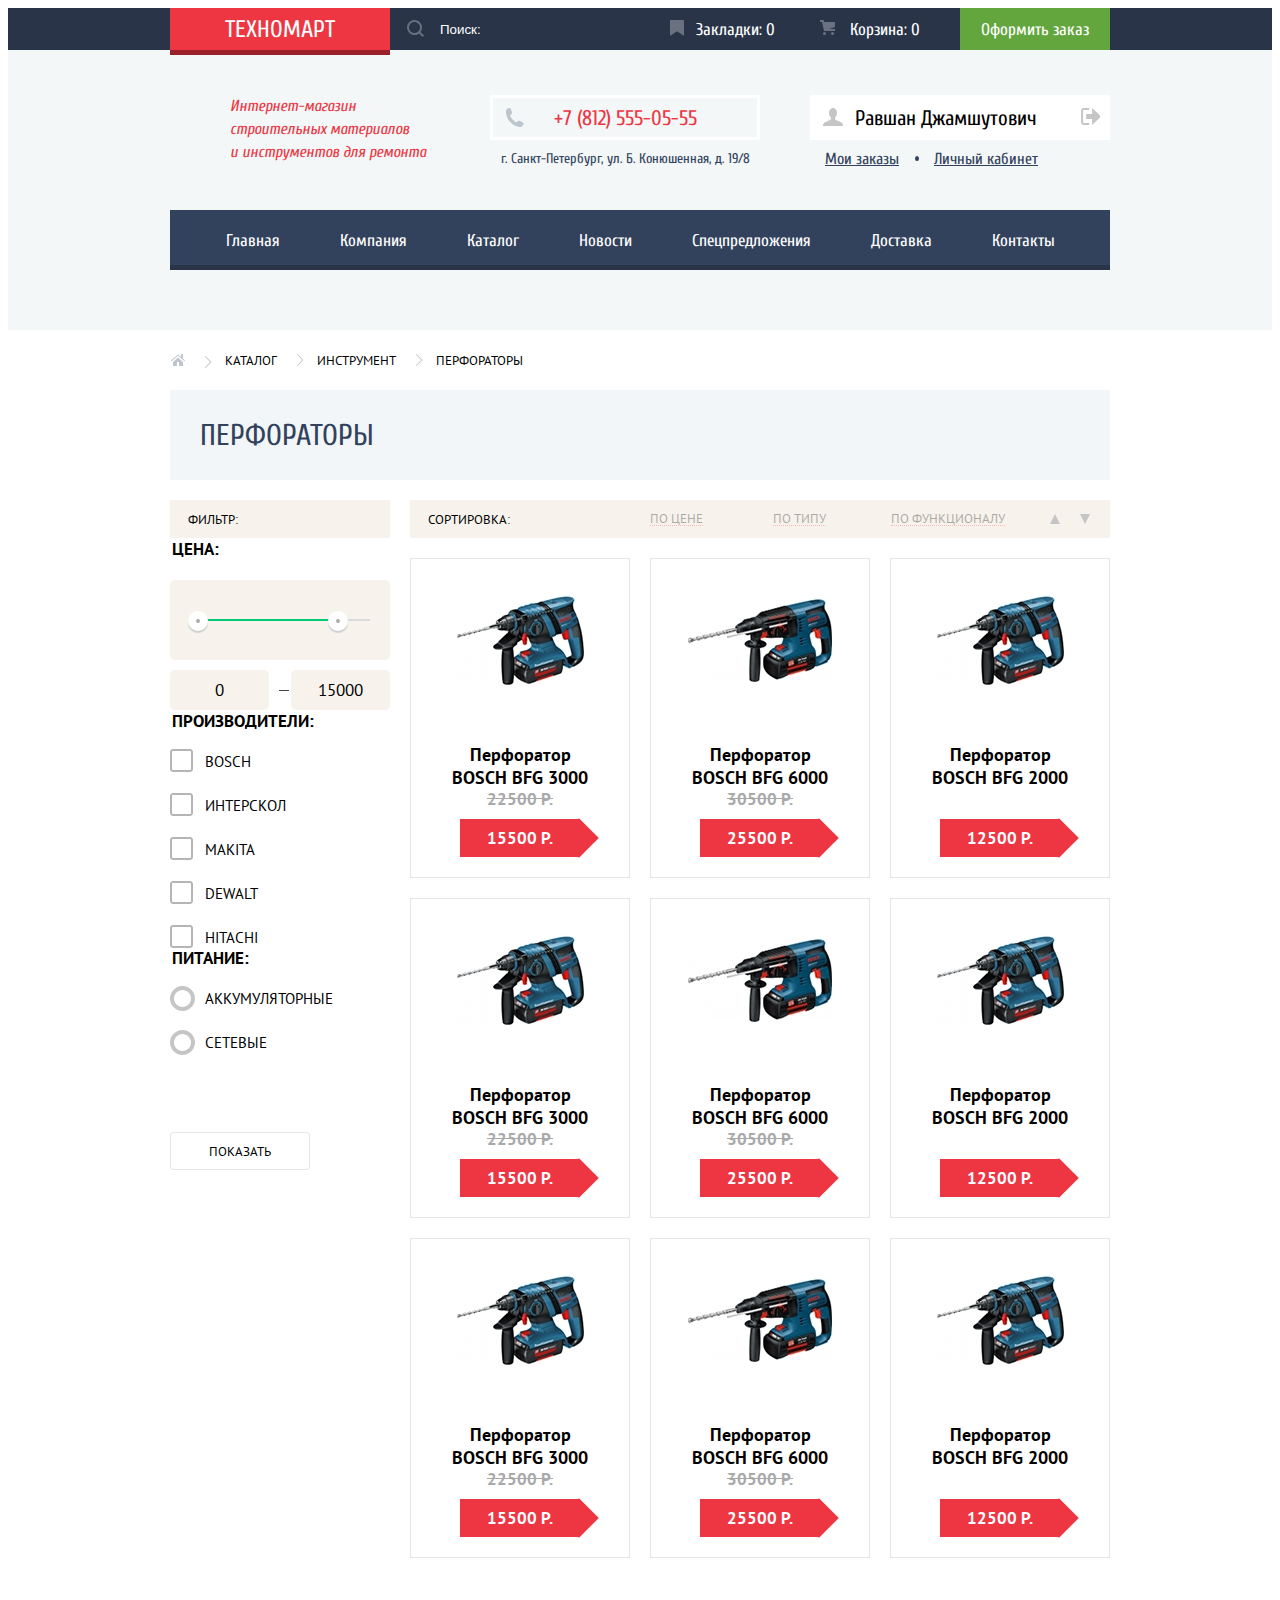
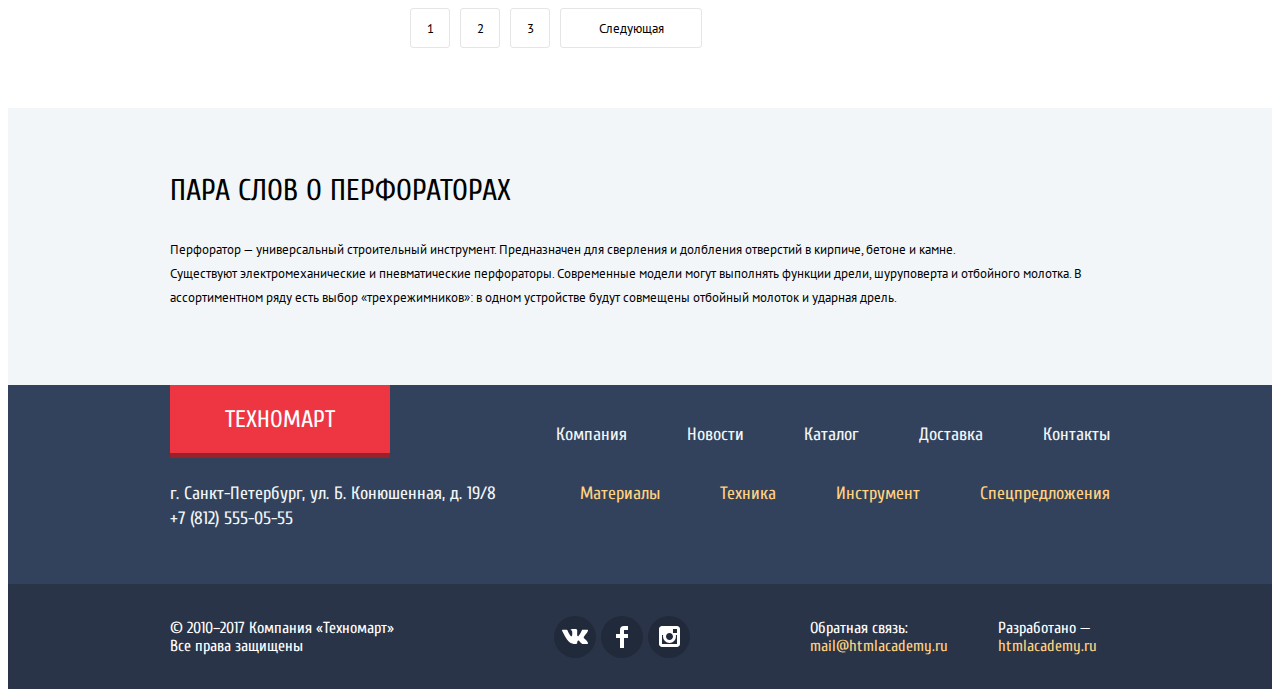
==== catalog.html @ e7893f8e "Разметка полей форм" ====
<!DOCTYPE html>
<html lang="ru">
<head>
	<meta charset="UTF-8">
    <title>HTML Academy: Техномарт</title>
    <link rel="stylesheet" type="text/css" href="css/normalize.css">
    <link rel="stylesheet" type="text/css" href="css/style.css">
   	<link href="https://fonts.googleapis.com/css?family=Cuprum:400,400i,700|PT+Sans:400,700&amp;subset=cyrillic" rel="stylesheet">   
</head>
<body>
	<header class="main_header">
		<div class="top_header">
			<div class="wrapper">
				<a href="index.html" class="logo">Техномарт</a>
				<form class="search">
					<label for="search_field" class="visually_hidden"> Поиск:</label>
					<input type="search" id="search_field" class="search_field" placeholder="Поиск:">
				</form>
				<a href="" class="bookmark">Закладки: 0</a>
				<a href="" class="basket">Корзина: 0</a>
				<a href="" class="ordering">Оформить заказ</a>
			</div>
		</div>
		<div class="main_header_main">
			<div class="wrapper">
				<div class="main_header_about_market">
					<p>Интернет-магазин строительных материалов<br> и инструментов для ремонта</p>
				</div>
				<div class="main_header_contacts">
					<a href="tel: +78125550555">+7 (812) 555-05-55</a>
					<p>г. Санкт-Петербург, ул. Б. Конюшенная, д. 19/8</p>
				</div>
				<div class="entry">
					<div class="entry_form visually_hidden">
						<a href="">Войти</a>
						<a href="">Регистрация</a>
					</div>
					<div class="entry_persone">
						<div class="entry_name">
							<p>Равшан Джамшутович</p>
							<button type="button" id="button_entry" class="visually_hidden">Выход</button>
							<label for="button_entry"></label>
						</div>

						<div class="entry_persone_info">
							<a href="">Мои заказы</a>
							<div></div>
							<a href="">Личный кабинет</a>
						</div>
					</div>
				</div>
			</div>
			<div class="wrapper">
				<nav class="main_navigation">
					<ul>
						<li><a href="index.html">Главная</a></li>
						<li><a href="">Компания</a></li>
						<li><a href="catalog.html">Каталог</a></li>
						<li><a href="">Новости</a></li>
						<li><a href="">Спецпредложения</a></li>
						<li><a href="">Доставка</a></li>
						<li><a href="">Контакты</a></li>
					</ul>
				</nav>
			</div>
		</div>
	</header>
	<main>
		<nav class="breadcrumbs">
			<div class="wrapper">
				<ul>
					<li><a class="breadcrumbs_link breadcrumbs_link_main" href="index.html"><span class="visually_hidden">Главная</span></a></li>
					<li><a class="breadcrumbs_link breadcrumbs_link_catalog" href="catalog.html">Каталог</a></li>
					<li><a class="breadcrumbs_link breadcrumbs_link_tool" href="">Инструмент</a></li>
					<li><a class="breadcrumbs_link breadcrumbs_link_puncher" href="">Перфораторы</a></li>
				</ul>
			</div>
		</nav>
		<section class="product_page">
			<div class="wrapper">
				<div class="perforator_link">
					<h2 class="category_headline">Перфораторы</h2>
				</div>
				<div class="product_page_container">
					<aside class="filter">
						<p class="column_pointer">Фильтр:</p>
						<form action="" class="filter_form">
							<fieldset class="filter_item">
								<legend>Цена:</legend>
								<div class="range_filter">
									<div class="range_control">
										<div class="scale">
											<div class="bar"></div>
										</div>
           								 <div class="toggle toggle_min"></div>
            							<div class="toggle toggle_max"></div>	
									</div>
									<div class="price_control">
										<label class="min_price">
											<input type="text" name="min_price" value="0">
										</label>
										<label class="max_price">
											<input name="max_price" type="text" value="15000">
										</label>
									</div>
								</div>
							</fieldset>	
							<fieldset class="filter_item">
								<legend>Производители:</legend>
								<div class="filter_framework manufacturers_framework">
									<input type="checkbox" id="manufacturers_framework_bosch" class="manufacturers_framework_bosch visually_hidden">
									<input type="checkbox" id="manufacturers_framework_interscol" class="manufacturers_framework_interscol visually_hidden">
									<input type="checkbox" id="manufacturers_framework_makita" class="manufacturers_framework_makita visually_hidden">
									<input type="checkbox" id="manufacturers_framework_dewalt" class="manufacturers_framework_dewalt visually_hidden">
									<input type="checkbox" id="manufacturers_framework_hitachi" class="manufacturers_framework_hitachi visually_hidden">
									<label for="manufacturers_framework_bosch" class="filter_framework_item manufacturers_framework_bosch">Bosch</label>
									<label for="manufacturers_framework_interscol" class="filter_framework_item manufacturers_framework_interscol">Интерскол</label>
									<label for="manufacturers_framework_makita" class="filter_framework_item manufacturers_framework_makita">Makita</label>
									<label for="manufacturers_framework_dewalt" class="filter_framework_item manufacturers_framework_dewalt">Dewalt</label>
									<label for="manufacturers_framework_hitachi" class="filter_framework_item manufacturers_framework_hitachi">Hitachi</label>
								</div>
							</fieldset>
							<fieldset class="filter_item filter_item_electricity">
								<legend>Питание:</legend>
								<div class="filter_framework electricity_framework">
									<input type="radio" id="electricity_framework_rechargeable" class="electricity_framework_rechargeable visually_hidden" name="electricity_framework">
									<input type="radio" id="electricity_framework_network" class="electricity_framework_network visually_hidden" name="electricity_framework">
									<label for="electricity_framework_rechargeable" class="filter_framework_item electricity_framework_rechargeable">Аккумуляторные</label>
									<label for="electricity_framework_network" class="filter_framework_item electricity_framework_network">Сетевые</label>
								</div>
							</fieldset>
							<button type="submit" class="filter_button">Показать</button>				
						</form>
					</aside>
					<div class="product_grid">
						<div class="sorting">
							<p class="column_pointer">Сортировка:</p>
							<a href="" class="sorting_link">По цене</a>
							<a href="" class="sorting_link">По типу</a>
							<a href="" class="sorting_link">По функционалу</a>
							<a href="" class="sorting_by_increase"><span class="visually_hidden">По возрастанию</span></a>
							<a href="" class="sort_by_reduction"><span class="visually_hidden">По убыванию</span></a>
						</div>
						<div class="puncher_products_grid">
							<div class="products_grid_item">
								<div class="container_grid_item">
									<div class="image_container">
										<img src="img/puncher-bosch-bfg-3000.jpg" alt="Перфоратор BOSCH BFG 3000" width="127" height="112">
									</div>
									<div class="buy_or_remember display_off">
										<a href="">Купить</a>
										<a href="">В закладки</a>
									</div>
								</div>
								<p>Перфоратор BOSCH BFG 3000</p>
								<div class="price">
									<p>22500 Р.</p>
									<a class="main_link" href="">15500 Р.</a>
								</div>
							</div>
							<div class="products_grid_item">
								<div class="container_grid_item">
									<div class="image_container">
										<img src="img/puncher-bosch-bfg-6000.jpg" alt="Перфоратор BOSCH BFG 6000" width="144" height="128">
									</div>
									<div class="buy_or_remember display_off">
										<a href="">Купить</a>
										<a href="">В закладки</a>
									</div>
								</div>
								<p>Перфоратор BOSCH BFG 6000</p>
								<div class="price">
									<p>30500 Р.</p>
									<a class="main_link" href="">25500 Р.</a>
								</div>
							</div>
							<div class="products_grid_item">
								<div class="container_grid_item">
									<div class="image_container">
										<img src="img/puncher-bosch-bfg-2000.jpg" alt="Перфоратор BOSCH BFG 2000" width="127" height="112">
									</div>
									<div class="buy_or_remember display_off">
										<a href="">Купить</a>
										<a href="">В закладки</a>
									</div>	
								</div>
								<p>Перфоратор BOSCH BFG 2000</p>
								<div class="price">
									<p></p>
									<a class="main_link" href="">12500 Р.</a>
								</div>
							</div>
							<div class="products_grid_item">
								<div class="container_grid_item">
									<div class="image_container">
										<img src="img/puncher-bosch-bfg-3000.jpg" alt="Перфоратор BOSCH BFG 3000" width="127" height="112">
									</div>
									<div class="buy_or_remember display_off">
										<a href="">Купить</a>
										<a href="">В закладки</a>
									</div>
								</div>
								<p>Перфоратор BOSCH BFG 3000</p>
								<div class="price">
									<p>22500 Р.</p>
									<a class="main_link" href="">15500 Р.</a>
								</div>
							</div>
							<div class="products_grid_item">
								<div class="container_grid_item">
									<div class="image_container">
										<img src="img/puncher-bosch-bfg-6000.jpg" alt="Перфоратор BOSCH BFG 6000" width="144" height="128">
									</div>
									<div class="buy_or_remember display_off">
										<a href="">Купить</a>
										<a href="">В закладки</a>
									</div>
								</div>
								<p>Перфоратор BOSCH BFG 6000</p>
								<div class="price">
									<p>30500 Р.</p>
									<a class="main_link" href="">25500 Р.</a>
								</div>
							</div>
							<div class="products_grid_item">
								<div class="container_grid_item">
									<div class="image_container">
										<img src="img/puncher-bosch-bfg-2000.jpg" alt="Перфоратор BOSCH BFG 2000" width="127" height="112">
									</div>
									<div class="buy_or_remember display_off">
										<a href="">Купить</a>
										<a href="">В закладки</a>
									</div>
								</div>
								<p>Перфоратор BOSCH BFG 2000</p>
								<div class="price">
									<p></p>
									<a class="main_link" href="">12500 Р.</a>
								</div>
							</div>
							<div class="products_grid_item">
								<div class="container_grid_item">
									<div class="image_container">
										<img src="img/puncher-bosch-bfg-3000.jpg" alt="Перфоратор BOSCH BFG 3000" width="127" height="112">
									</div>
									<div class="buy_or_remember display_off">
										<a href="">Купить</a>
										<a href="">В закладки</a>
									</div>
								</div>
								<p>Перфоратор BOSCH BFG 3000</p>
								<div class="price">
									<p>22500 Р.</p>
									<a class="main_link" href="">15500 Р.</a>
								</div>
							</div>
							<div class="products_grid_item">
								<div class="container_grid_item">
									<div class="image_container">
										<img src="img/puncher-bosch-bfg-6000.jpg" alt="Перфоратор BOSCH BFG 6000" width="144" height="128">
									</div>
									<div class="buy_or_remember display_off">
										<a href="">Купить</a>
										<a href="">В закладки</a>
									</div>
								</div>
								<p>Перфоратор BOSCH BFG 6000</p>
								<div class="price">
									<p>30500 Р.</p>
									<a class="main_link" href="">25500 Р.</a>
								</div>
							</div>
							<div class="products_grid_item">
								<div class="container_grid_item">
									<div class="image_container">
										<img src="img/puncher-bosch-bfg-2000.jpg" alt="Перфоратор BOSCH BFG 2000" width="127" height="112">
									</div>
									<div class="buy_or_remember display_off">
										<a href="">Купить</a>
										<a href="">В закладки</a>
									</div>
								</div>
								<p>Перфоратор BOSCH BFG 2000</p>
								<div class="price">
									<p></p>
									<a class="main_link" href="">12500 Р.</a>
								</div>
							</div>										
						</div>
						<div class="pagination">
							<ul>
								<li><a href="">1</a></li>
								<li><a href="">2</a></li>
								<li><a href="">3</a></li>
								<li><a href="" class="pagination_next">Следующая</a></li>
							</ul>
						</div>
					</div>
				</div>
			</div>
		</section>
		<section class="about_punchers">
			<div class="wrapper">
				<h2 class="about_headline">Пара слов о перфораторах</h2>
				<p class="services_paragraph">Перфоратор — универсальный строительный инструмент. Предназначен для сверления и долбления отверстий в кирпиче, бетоне и камне.<br>
				Существуют электромеханические и пневматические перфораторы. Современные модели могут выполнять функции дрели, шуруповерта и отбойного молотка. В ассортиментном ряду есть выбор «трехрежимников»: в одном устройстве будут совмещены отбойный молоток и ударная дрель.</p>
			</div>
		</section>		
	</main>		
	<footer>
		<div class="footer_heater">
			<div class="wrapper">
				<div class="footer_heater_top">
					<a href="index.html" class="logo">Техномарт</a>
					<ul>
						<li><a class="footer_nav_link grey" href="">Компания</a></li>
						<li><a class="footer_nav_link grey" href="">Новости</a></li>
						<li><a class="footer_nav_link grey" href="catalog.html">Каталог</a></li>
						<li><a class="footer_nav_link grey" href="">Доставка</a></li>
						<li><a class="footer_nav_link grey" href="">Контакты</a></li>
					</ul>
				</div>
				<div class="footer_heater_bottom">
					<p class="footer_contacts">г. Санкт-Петербург, ул. Б. Конюшенная, д. 19/8 <br><a href="tel: +78125550555">+7 (812) 555-05-55</a></p>
					<ul>
						<li><a class="footer_nav_link yellow" href="">Материалы</a></li>
						<li><a class="footer_nav_link yellow" href="">Техника</a></li>
						<li><a class="footer_nav_link yellow" href="">Инструмент</a></li>
						<li><a class="footer_nav_link yellow" href="">Спецпредложения</a></li>
					</ul>
				</div>
			</div>
		</div>
		<div class="footer_footer">
			<div class="wrapper">
				<p class="copyright">© 2010–2017 Компания «Техномарт»<br>Все права защищены</p>
				<div class="social">
					<a href=""><span class="visually_hidden">VK</span></a>
					<a href=""><span class="visually_hidden">Facebook</span></a>
					<a href=""><span class="visually_hidden">Instagram</span></a>
				</div>
				<p class="feedback">Обратная связь: <br>
					<a href="mailto: mail@htmlacademy.ru">mail@htmlacademy.ru</a></p>
				<p class="developed_by">Разработано — <br>
					<a href="https://htmlacademy.ru/intensive/htmlcss">htmlacademy.ru</a></p>
			</div>
		</div>
	</footer>
	<script>document.write('<script src="http://' + (location.host || 'localhost').split(':')[0] + ':35729/livereload.js?snipver=1"></' + 'script>')</script>
</body>
</html>
---- css/style.css ----
html {
	box-sizing: border-box;
}
body {
	font-family: 'Cuprum', Arial, sans-serif;
	font-size: 13px;
}
a { 
	text-decoration: none;
}
* {
/*outline: 1px solid red;*/
}
.visually_hidden {
	position: absolute !important;
	clip: rect(1px 1px 1px 1px); /* IE6, IE7 */
	clip: rect(1px, 1px, 1px, 1px);
	padding:0 !important;
	border:0 !important;
	height: 1px !important; 
	width: 1px !important; 
	overflow: hidden;
}
.display_off {
	display: none;
}
.wrapper {
	width: 940px;
	margin: 0 auto 0;
}
/*header*/
.top_header {
	width: 100%;
	background-color: #293449;
	color: #ffffff;
}
.top_header .wrapper {
	display: flex;
	min-height: 42px;
	justify-content: space-between;
}
.logo {
	display: flex;
	justify-content: center;
	align-items: center;
	position: relative;	
	min-width: 220px;
	font-size: 24px;
	color: #ffffff;
	text-transform: uppercase;
	background-color: #ee3643;
}
.logo::after {
	content: '';
	position: absolute;
	bottom: -5px;
	left: 0;
	width: 220px;
	height: 5px;
	background-color: #9a212a;

}
.logo:hover {
	background-color: #ca2c37;
}
.logo:hover::after {
	background-color: #9a212a;
}
.logo:active {
	background-color: #ba2732;
}
.logo:active::after {
	background-color: #8e1e26;
}
.top_header .wrapper {
	display: flex;
	height: 100%;
}
.top_header a:not(.logo),
.top_header .search {
	color: #ffffff;
	font-size: 17px;
}
.top_header a:not(.logo) {
	display: flex;
	justify-content: center;
	align-items: center;	
	min-width: 150px;
}
.search {
	display: flex;
	position: relative;
}
.search_field {
	min-width: 270px;
	background-color: #293449;
	border: 0;
	padding-left: 50px;
}
.search_field {
	background-image: url(../img/icon-search-stat.svg);
	background-repeat: no-repeat;	
	background-position: 17px 12px;
}
.search_field:hover {
	background-image: url(../img/icon-search.svg);
}
.search_field:active {
	background-image: url(../img/icon-search.svg);
}
.search_field:focus {
	background-image: url(../img/icon-search-red.svg);
}
.search input::-webkit-input-placeholder {
	color: #ffffff; 
	opacity: 1;
}
.search input::-moz-placeholder { 
	color: #ffffff; 
	opacity: 1; 
}
.search input:-webkit-input-placeholder {
	color: #ffffff; 
	opacity: 1;
}
.search input:-moz-placeholder { 
	color: #ffffff; 
	opacity: 1; 
}
.search_field:focus,
.search label:focus {
	background-color: #ffffff;
	color: #000000;
}
.search_field:not(:focus):hover,
.top_header a:not(.logo):not(.ordering):hover {
	background-color: #212a3a;
}
.bookmark {
	position: relative;
}
.bookmark::before {
	content: '';
	position: absolute;
	top: 12px;
	left: 10px;
	width: 17px;
	height: 17px;
	background: url(../img/icon-bookmark.svg) no-repeat;
	opacity: 0.3;
}
.bookmark:hover::before {
	opacity: 1;
}
.bookmark:active::before {
	opacity: 0.5;
}
.basket {
	position: relative;
}
.basket::before {
	content: '';
	position: absolute;
	top: 12px;
	left: 10px;
	width: 17px;
	height: 17px;
	background: url(../img/icon-cart.svg) no-repeat;
	opacity: 0.3;	
}
.basket:hover::before {
	opacity: 1;
}
.basket:active::before {
	opacity: 0.5;
}
.top_header .bookmark:active,
.top_header .basket:active {
	background-color: #161d29;
	color: rgba(255, 255, 255, 0.5);	
}
.top_header .ordering {
	background-color: #63a63e;
}
.top_header .ordering:hover {
	background-color: #5fbb2d;
}
.top_header .ordering:active {
	background-color: #518534;
	color: rgba(255, 255, 255, 0.5);
}
.main_header_main {
	min-height: 280px;
	background-color: #f3f7f8;
}
.main_header_main .wrapper:first-child {
	display: flex;
	min-height: 115px;
	padding-top: 45px;
}
.main_header_main .wrapper:last-child {
	display: flex;
}
.main_header_about_market {
	display: flex;
	justify-content: center;
	align-items: flex-start;
	min-width: 320px;
	width: 196px;
	color: #ee3643;
	font-style: italic;
	font-size: 16px;
	line-height: 23px;
}
.main_header_about_market p {
	display: flex;
	align-items: center;
	width: 200px;
	margin: 0;
}
.main_header_contacts {
	display: flex;
	position: relative;
	flex-direction: column;
	justify-content: flex-start;
	align-items: center;
}
.main_header_contacts::before {
	content: '';
	position: absolute;
	top: 13px;
	left: 15px;
	width: 19px;
	height: 19px;
	background: url(../img/icon-phone.svg) no-repeat;
	opacity: 0.9;		
}
.main_header_contacts a {
	display: flex;
	justify-content: center;
	align-items: center;
	box-sizing: border-box;
	min-width: 270px;
	min-height: 45px;
	font-size: 21px;
	color: #ee3643;
	border: 3px solid #ffffff;
}
.main_header_contacts p {
	margin-top: 10px;
	font-size: 14px;
	color: #32425c;
}
.entry {
	display: flex;
	justify-content: flex-end;
	align-items: flex-start;	
	min-width: 350px;
}
.entry_form {
	display: flex;	
}
.entry_form a:first-child {
	display: flex;
	position: relative;
	justify-content: flex-start;
	align-items: center;	
	box-sizing: border-box;
	min-width: 120px;
	min-height: 45px;
	padding-left: 48px;
	margin-right: 10px;
	background-color: #ffffff;
}
.entry_form_login::before {
	content: '';
	position: absolute;
	top: 14px;
	left: 14px;
	width: 20px;
	height: 17px;
	background: url(../img/icon-login.svg) no-repeat;
	opacity: 0.3;		
}
.entry_form_login:hover::before {
	background: url(../img/icon-login-hover.svg) no-repeat;
	opacity: 1;
}
.entry_form_login:active::before {
	background: url(../img/icon-login.svg) no-repeat;
	opacity: 0.3;
}
.entry_form a:last-child {
	display: flex;
	justify-content: center;
	align-items: center;	
	min-width: 150px;
	min-height: 45px;
	background-color: #ffffff;	
}
.entry_form a,
.entry_name p {
	font-size: 21px;
	color: #000000;
}
.entry_form a:hover,
.entry_persone_info a:hover {
	color: #ee3643;	
}
.entry_form a:active,
.entry_name p:active,
.entry_persone_info a:active {
	color: rgba(0, 0, 0, 0.3);
}
.entry_persone_info {
	display: flex;
	justify-content: flex-start;
	align-items: center;
	position: relative;	
}
.entry_persone_info a:first-child {
	margin-right: 20px;
}
.entry_persone_info a:first-child::after {
	content: '';
	width: 4px;
	height: 5px;
	background-color: #32425c;
	border-radius: 50%;
	margin-left: 15px;
	position: absolute;	
	top: 6px;
	left: 90px;
}
.entry_persone_info a {
	font-size: 16px;
	color: #32425c;
	text-decoration: underline;
	margin-left: 15px;
}
.entry_name {
	display: flex;
	position: relative;
	justify-content: flex-start;
	align-items: center;	
	min-width: 300px;
	min-height: 45px;
	background-color: #ffffff;		
	margin-bottom: 10px;
	box-sizing: border-box;
}
.entry_name p {
	margin: 0 0 0 45px;
}
.entry_name:before {
	content: '';
	position: absolute;
	top: 13px;
	left: 13px;
	width: 20px;
	height: 18px;
	background-image: url(../img/icon-user.svg);
	background-repeat: no-repeat;
}
.entry_name:hover:before {
	background-image: url(../img/icon-user-hover.svg);	
}
.entry_name:active:before {
	background-image: url(../img/icon-user.svg);	
}
.entry_name label[for="button_entry"] {
	position: absolute;
	top: 13px;
	right: 10px;
	width: 20px;
	height: 17px;
	background-image: url(../img/icon-logout.svg);
	background-repeat: no-repeat;
}
.entry_name:hover label[for="button_entry"] {
	background-image: url(../img/icon-logout-hover.svg);	
}
.entry_name:active label[for="button_entry"] {
	background-image: url(../img/icon-logout.svg);	
}
.main_navigation {
	width: 100%;
	height: 60px;
	background-color: #32425c;
	box-shadow: inset 0 -5px 0 #293449;
}
.main_navigation ul {
	display: flex;
	justify-content: center;
	list-style: none;
	margin: 0;
	padding: 0;
}
.main_navigation a {
	display: flex;
	justify-content: center;
	align-items: center;		
	height: 60px;
	font-size: 17px;
	color: #ffffff;
	background-color: #32425c;
	padding-left: 30px;
	padding-right: 30px;
	box-shadow: inset 0 -5px 0 #293449;	
}
.main_navigation a:hover {
	background-color: #293449;
}
.main_navigation a:active {
	background-color: #1d2739;
	opacity: 0.5;
}
/*main*/
.category_headline {
	font-size: 30px;
	color: #32425c;
	font-weight: normal;
	text-transform: uppercase;
	margin: 0;
}					
/*index.html*/
/*section	main_categories*/
.main_categories {
	background-color: #ffffff;
	margin-bottom: 55px;
}
.main_categories_cell {
	display: flex;
	justify-content: space-between;
	padding-top: 35px;
	padding-bottom: 20px;
}
.categories_cell_item {
	display: flex;
	flex-direction: column;
	justify-content: flex-start;
	align-items: flex-start;	
	width: 300px;
	height: 125px;
	box-sizing: border-box;
	padding-top: 25px;
	padding-left: 25px;	
}
.categories_cell_item h2 {
	font-size: 24px;
	font-weight: normal;
	color: #ffffff;
	margin-top: 0;
	margin-bottom: 15px;
}
.categories_cell_item a {
	display: flex;
	justify-content: center;
	align-items: center;
	width: 135px;
	height: 40px;
	border-radius: 5px;
	background-color: rgba( 0, 0, 0, 0.1);
	text-transform: uppercase;
	font-size: 14px;
	color: #ffffff;
}
.categories_cell_item a:hover {
	background-color: rgba( 0, 0, 0, 0.2);
}
.categories_cell_item a:active {
	background-color: rgba( 0, 0, 0, 0.3);	
}				
.material {
	background-color: #ffbf47;
	background-image: url(../img/icon-materials.svg);
	background-repeat: no-repeat;
	background-position: 213px 31px;
}
.sticker {
	position: relative;	
	overflow: hidden;
}
.sticker::after {
	content: 'new';
	position: absolute;
	top: 5px;
	right: -23px;
	width: 80px;
	height: 25px;
	background-color: #ff5357;
	color: white;
	display: flex;
	justify-content: center;
	align-items: center;
	transform: rotate(45deg);
}
.instrument {
	background-color: #3bbce3;
	background-image: url(../img/icon-instruments.svg);
	background-repeat: no-repeat;
	background-position: 198px 33px;	
}
.technics {	
	background-color: #dc91d8;
	background-image: url(../img/icon-technics.svg);
	background-repeat: no-repeat;
	background-position: 191px 31px;		
}
.discounts {	
	background-color: #8ed78f;
	background-image: url(../img/icon-discounts.svg);
	background-repeat: no-repeat;
	background-position: 196px 26px;	
}
.delivery {
	background-color: #ffc047;
	background-image: url(../img/icon-delivery.svg);
	background-repeat: no-repeat;
	background-position: 191px 32px;	
}
.slider_and_info {
	display: flex;
	justify-content: space-between;
}
.info {
	display: flex;
	flex-direction: column;
	align-items: flex-end;
	width: 300px;
}
.discounts {
	margin-bottom: 20px;
}
.slider {
	display: flex;
	position: relative;
	width: 620px;
	overflow: hidden;
}
#slider_swich_backward:checked ~ .slider_drill,
#slider_swich_backward:checked ~ .slider_puncher {
	transform: translate(0);
}
.slider_swich_forward:checked ~ .slider_drill,
.slider_swich_forward:checked ~ .slider_puncher {
	transform: translateX(-620px);
}
.slider label[for="slider_swich_backward"] {
	position: absolute;
	top: 114px;
	left: 25px;
	width: 22px;
	height: 40px;
	background-image: url(../img/icon-left.svg);
	background-repeat: no-repeat;
	background-position: 0px 0px;
	z-index: 1;
}
.slider label[for="slider_swich_forward"] {
	position: absolute;
	top: 114px;
	right: 20px;
	width: 22px;
	height: 40px;
	background-image: url(../img/icon-right.svg);
	background-repeat: no-repeat;
	background-position: 0px 0px;
	z-index: 1;
}
.slider h2 {
	font-size: 36px;
	color: #ffffff;
	text-transform: uppercase;
	margin: 0;
}
.slider p {
	font-size: 18px;
	color: #ffffff;
}
.slider_drill,
.slider_puncher {
	position: relative;
	transition: transform 0.8s ease;
}
.slider_drill h2,
.slider_puncher h2 {
	position: absolute;
	top: 20px;
	left: 25px;
}
.slider_drill p,
.slider_puncher p {
	position: absolute;
	top: 65px;
	left: 25px;	
}
.slider_drill a,
.slider_puncher a {
	display: flex;
	justify-content: center;
	align-items: center;	
	position: absolute;
	bottom: 22px;
	left: 25px;	
	width: 195px;
	height: 38px;
	border-radius: 5px;
}
.main_link {
	background-color: #ee3643;
	font-size: 14px;
	color: #ffffff;
	text-transform: uppercase;
}
.main_link:hover {
	background-color: #ca2c37;
}
.main_link:active {
	background-color: #ba2732;
}
/*section popular_products*/
.popular_products {
	background-color: #ffffff;
	margin-bottom: 20px;
}
.popular_products_head,
.popular_manufacturer_head {
	display: flex;
	box-sizing: border-box;
	justify-content: space-between;
	align-items: center;
	width: 100%;
	min-height: 90px;
	background-color: #f9f5f0;
	padding-left: 30px;
	padding-right: 25px;
	margin-bottom: 20px;
}
.popular_products_head a,
.popular_manufacturer_head a {
	display: flex;
	justify-content: center;
	align-items: center;
	width: 255px;
	height: 40px;
	border-radius: 5px;	
}
.products_grid {
	display: flex;
	justify-content: space-between;
}
.products_grid_item {
	display: flex;
	position: relative;		
	flex-direction: column;
	justify-content: space-between;
	align-items: center;
	width: 220px;
	height: 320px;
	box-sizing: border-box;
	padding-bottom: 20px;
	border: 1px solid #e5e5e5;
}
.products_grid_item:hover {
	box-shadow: 0 10px 25px rgba(41, 52, 73, 0.5);
} 
.container_grid_item {
	display: flex;
	position: relative;	
	justify-content: center;
	align-items: center;	
	width: 100%;
	height: 180px;
}
.buy_or_remember {
	position: absolute;
	top: 43px;
	left: 41px;
	display: none;	
}
.products_grid_item:hover img {
	display: none;
}
.products_grid_item:hover .buy_or_remember {
	display: block;
}
.price {
	display: flex;
	flex-direction: column;
	justify-content: center;
	align-items: center;	
}
.price a {
	display: flex;
	justify-content: center;
	align-items: center;	
	width: 120px;
	height: 38px;
	box-sizing: border-box;
	font-family: "PT Sans", Arial, sans-serif;
	font-size: 17px;
	font-weight: bold;
	color: #ffffff;
	text-transform: uppercase;		
}

.products_grid_item p:first-of-type {
	width: 160px;
	height: 18px;
	text-align: center;
	font-family: "PT Sans", Arial, sans-serif;
	font-size: 18px;
	font-weight: bold;
	color: #000000;
	margin-bottom: 10px;	
}
.price p:last-of-type {
	font-family: "PT Sans", Arial, sans-serif;
	font-size: 17px;
	font-weight: bold;	
	color: #a9a9a9;	
	text-decoration: line-through;
	text-transform: uppercase;
	margin-bottom: 13px;
}
.price .main_link {
	position: relative;
}
.price .main_link::after {
	content: '';
	position: absolute;
	top: 5px;
	right: -13px;
	width: 28px;
	height: 28px;
	border-radius: 50% 0 0 0;
	background-color: #ee3643;
	transform: rotate(-45deg);
}
.price .main_link:hover::after {
	background-color: #ca2c37;
}
.price .main_link:active::after {
	background-color: #ba2732;
}
.buy_or_remember a:first-child {
	display: flex;
	justify-content: center;
	align-items: center;
	width: 135px;
	height: 38px;	
	border-radius: 3px;
	background-color: #63a63e;
	box-shadow: inset 0 -3px 0 #367315;
	font-size: 14px;
	color: #ffffff;
	text-transform: uppercase;
	margin-bottom: 8px;
}
.buy_or_remember a:first-child:hover {
	background-color: #5fbb2d;
	box-shadow: inset 0 -3px 0 #367315;	
}
.buy_or_remember a:first-child:active {
	background-color: #518534;
	box-shadow: none;		
}
.buy_or_remember a:last-child {
	display: flex;
	box-sizing: border-box;
	justify-content: center;
	align-items: center;
	width: 135px;
	height: 38px;	
	border-radius: 3px;	
	border: 3px solid #63a63e;
	font-size: 14px;
	color: #32425c;
	text-transform: uppercase;
}
.buy_or_remember a:last-child:hover {
	border: 3px solid #32425c;	
}
.buy_or_remember a:last-child:active {
	border: 3px solid #32425c;
	opacity: 0.3;
	color: #32425c;
}
/*section popular_manufacturer*/
.popular_manufacturer {
	background-color: #ffffff;	
}
.popular_manufacturer_grid {
	display: flex;
	justify-content: space-between;
	align-content: space-between;
	min-height: 310px;
	flex-wrap: wrap;
	margin-bottom: 85px;	
}
.popular_manufacturer_grid a {
	display: flex;
	justify-content: center;
	align-items: center;
	width: 220px;
	height: 145px;	
	border: 1px solid #eaeaea;
}
.popular_manufacturer_grid a:hover {
	box-shadow: 0 10px 25px rgba(41, 52, 73, 0.5);
}
.popular_manufacturer_grid a:active {
	box-shadow: 0 4px 10px rgba(41, 52, 73, 0.5);
}
/* section services*/
.services {
	background-color: #f4f7f9;
	padding-top: 65px;
	padding-bottom: 105px;
	overflow: hidden;
}
.services_top_part {
	margin-bottom: 70px;
}
.services_top_part h2 {
	font-size: 30px;
	color: #000000;
	font-weight: normal;
	text-transform: uppercase;
}
.services_paragraph {
	font-family: "PT Sans", Arial, sans-serif;
	font-size: 13px;
	color: #000000;
	line-height: 24px;
	margin: 0;
}
.services_headline {
	font-size: 36px;
	color: #32425c;
	text-transform: uppercase;
	margin: 0;
}
.services_bottom_part {
	display: flex;
	justify-content: flex-start;
	align-items: flex-start;
	position: relative;
}
#services_delivery_on:checked ~ .services_delivery {
	display: block;
}
#services_delivery_on:checked ~ .services_guarantee,
#services_delivery_on:checked ~ .services_credit {
	display: none;
}
#services_guarantee_on:checked ~ .services_guarantee {
	display: block;
}
#services_guarantee_on:checked ~ .services_delivery,
#services_guarantee_on:checked ~ .services_credit {
	display: none;
}
#services_credit_on:checked ~ .services_credit {
	display: block;
}
#services_credit_on:checked ~ .services_delivery,
#services_credit_on:checked ~ .services_guarantee {
	display: none;
}
.services_bottom_part_nav {
	display: flex;
	position: relative;
	box-sizing: border-box;
	flex-direction: column;
	min-width: 240px;
	list-style: none;
	align-self: flex-start;
	margin: 0;
	padding: 0;
}
.services_bottom_part_nav:after {
	content: '';
	position: absolute;
	top: -35px;
	right: -1px;
	width: 11px;
	height: 280px;
	background: url(../img/shadow_line.png) no-repeat;
}
.services_bottom_part_nav label {
	display: flex;
	align-items: center;
	width: 240px;
	height: 61px;
	background-color: #32425c;
	font-size: 21px;
	font-weight: bold;
	color: #ffffff;
	padding-left: 23px;
}
.services_bottom_part_nav label:hover {
	background-color: #293449;
}
.services_bottom_part_nav label:active {
	background-color: #ffffff;
	color: #32425c;
}
.services_bottom_content {
	margin-left: 80px;
}
.services_delivery::after {
	content: '';
	position: absolute;
	top: 20px;
	right: 0;
	width: 468px;
	height: 261px;
	background-image: url(../img/delivery-car.png);
	background-repeat: no-repeat;
}
.services_guarantee::after {
	content: '';
	position: absolute;
	top: 0;
	right: 0;
	width: 389px;
	height: 283px;
	background-image: url(../img/guarantee.png);
	background-repeat: no-repeat;
}
.services_credit::after {
	content: '';
	position: absolute;
	top: 0;
	right: 0;
	width: 465px;
	height: 285px;
	background-image: url(../img/credit.png);
	background-repeat: no-repeat;
}
.services_bottom_content h2 {
	margin-bottom: 20px;
}
.services_credit .main_link{
	display: flex;
	justify-content: center;
	align-items: center;
	width: 195px;
	height: 38px;
	border: 5px;
}
.services_credit p:last-of-type {
	margin-bottom: 30px;
}
/*section about*/
.about .wrapper {
	display: flex;
	justify-content: space-between;
	padding-top: 80px;
	margin-bottom: 85px;
}
.about_company {
	display: flex;
	flex-direction: column;
	width: 520px; 
}
.contacts {
	display: flex;
	flex-direction: column;	
	width: 300px;
}
.about_headline {
	font-size: 30px;
	font-weight: normal;
	text-transform: uppercase;
	margin-top: 0;
	margin-bottom: 20px;
}
.about_company .services_paragraph {
	margin-bottom: 20px;
}
.about_company ul {
	list-style: none;
	margin: 0;
}
.about_company li:not(:last-child) {
	margin-bottom: 20px;
}
.about_company li:last-child {
	margin-bottom: 35px;
}
.about_company .main_link {
	display: flex;
	justify-content: center;
	align-items: center;
	width: 220px;
	height: 38px;
	border-radius: 5px;
}
.about_company_link {
	position: relative;
	font-size: 18px;
	color: #000000;	
}
.about_company_link::before {
	content: '';
	position: absolute;
	top: 50%;
	left: -35px;
	width: 25px;
	height: 2px;
	background-color: #ee3643;
}
.contacts .services_paragraph {
	margin-bottom: 30px;
}
.contacts img {
	margin-bottom: 35px;	
}
.contacts .main_link {
	display: flex;
	justify-content: center;
	align-items: center;
	width: 300px;
	height: 38px;
	border-radius: 5px;		
}
/*cataloh.html*/
.breadcrumbs ul {
	display: flex;
	list-style: none;
	margin: 0;
	padding: 0;
}
.breadcrumbs li {
	display: flex;
	align-items: center;
	height: 60px;
	margin-right: 40px;
}
.breadcrumbs_link {
	position: relative;	
	font-family: "PT Sans", Arial, sans-serif;
	font-size: 13px;
	color: #000000;
	text-transform: uppercase;
}
.breadcrumbs_link_main {
	display: flex;	
	width: 15px;
	height: 12px;
	background-image: url(../img/icon-home.svg);
	background-repeat: no-repeat;
}
li:not(:last-child) .breadcrumbs_link:after {
	content: '';
	position: absolute;
	top: 2px;
	right: -27px;
	width: 8px;
	height: 12px;
	background-image: url(../img/icon-right-small.svg);
	background-repeat: no-repeat;
}
/*section product_page*/
.perforator_link {
	display: flex;
	justify-content: flex-start;
	align-items: center;
	width: 100%;
	min-height: 90px;
}
.perforator_link .category_headline {
	margin-left: 30px;
}
.perforator_link {
	background-color: #f2f6f8;	
	margin-bottom: 20px;
}
.product_page_container {
	display: flex;
	justify-content: space-between;
}
.product_page .product_grid {
	display: flex;
	flex-direction: column;
	width: 700px;
}			
.filter {
	display: flex;
	flex-direction: column;	
	align-items: column;
	align-self: flex-start;
	width: 220px;	
	background-color: #ffffff;
}
.filter_form p {
	margin: 0;
}
.column_pointer {	
	display: flex;
	justify-content: flex-start;
	align-items: center;
	height: 38px;
	font-family: "PT Sans", Arial, sans-serif;
	font-size: 13px;
	color: #000000;
	text-transform: uppercase;
	padding-left: 18px;
	margin: 0;	
	background-color: #f7f3ec;
}
.filter_form legend,
.filter_form p {
	display: flex;
	justify-content: flex-start;
	align-items: center;
	width: 100%;
	font-family: "PT Sans", Arial, sans-serif;
	font-size: 17px;
	font-weight: bold;
	color: #000000;
	background-color: #ffffff;
	text-transform: uppercase;
	margin-top: 20px;
	margin-bottom: 20px;
}
.filter_item {
	width: 100%;
	margin: 0;
	padding: 0;
	border: none;
}
.range_filter {
	width: 100%;
}
.range_control {
	position: relative;
	height: 41px;
	padding-top: 39px;  
	margin-bottom: 10px;
	background-color: #f7f3ec;
	border-radius: 5px;
 	padding-right: 20px;
 	padding-left: 20px;	
}
.range_control .scale {
	height: 2px;
	background: #d7dcde;
}
.range_control .bar {
	width: 80%;
	height: 2px;
	background: #00ca74;
}
.range_control .toggle {
	position: absolute;
	top: 31px;
	left: 0;	
	width: 4px;
	height: 4px;
	padding: 0;
	border: 8px solid #ffffff;
	background-color: #ababab;
	border-radius: 50%;
	box-shadow: 0 2px 1px 0 #cfcfcf;
	cursor: pointer;		
}
.range_control .toggle_min {
	left: 18px;
}
.range_control .toggle_max {
	left: 158px;
}
.price_control {
	display: flex;
	justify-content: space-between;
	font-size: 0;
}
.price_control label {
	display: flex;
	justify-content: center;
	align-items: center;
}
.price_control input {
	width: 95px;
	min-height: 38px;
	font-size: 17px;
	font-family: "PT Sans", Arial, sans-serif;	
	text-transform: uppercase;	
	border: none;
	border-radius: 5px;
	background: #f7f3ec;
	text-align: center;	
}
.min_price {
	position: relative;
}
.min_price::after {
	content: '';
	position: absolute;
	right: -20px;
	width: 10px;
	height: 1px;
	background-color: #444444;
}
.filter_framework {
	display: flex;
	flex-direction: column;
}
.filter_framework_item {
	position: relative;
	font-size: 15px;
	font-family: "PT Sans", Arial, sans-serif;	
	text-transform: uppercase;
	margin-left: 35px;
}
.filter_framework_item:disabled {
	opacity: 0.4;
}
.filter_framework_item:not(:last-child) {
	margin-bottom: 25px;
}
.filter_framework_item::before {
	content: '';
	position: absolute;
	top: -3px;
	left: -35px;
	width: 25px;
	height: 25px;
	background-repeat: no-repeat;
}
.manufacturers_framework .filter_framework_item::before {
	background-image: url(../img/checkbox-off.svg);
}
.electricity_framework .filter_framework_item::before {
	background-image: url(../img/radio-off.svg);
}
.electricity_framework .filter_framework_item:hover::before {
	background-image: url(../img/radio-off-hover.svg);
}
.manufacturers_framework .filter_framework_item:hover::before {
	background-image: url(../img/checkbox-off-hover.svg);
}
.manufacturers_framework_bosch:checked ~ .manufacturers_framework_bosch::before,
.manufacturers_framework_interscol:checked ~ .manufacturers_framework_interscol::before,
.manufacturers_framework_makita:checked ~ .manufacturers_framework_makita::before,
.manufacturers_framework_dewalt:checked ~ .manufacturers_framework_dewalt::before,
.manufacturers_framework_hitachi:checked ~ .manufacturers_framework_hitachi::before {
	background-image: url(../img/checkbox-on.svg);	
}
.manufacturers_framework_bosch:checked ~ .manufacturers_framework_bosch:hover::before,
.manufacturers_framework_interscol:checked ~ .manufacturers_framework_interscol:hover::before,
.manufacturers_framework_makita:checked ~ .manufacturers_framework_makita:hover::before,
.manufacturers_framework_dewalt:checked ~ .manufacturers_framework_dewalt:hover::before,
.manufacturers_framework_hitachi:checked ~ .manufacturers_framework_hitachi:hover::before {
	background-image: url(../img/checkbox-on-hover.svg);	
}
.electricity_framework_rechargeable:checked ~ .electricity_framework_rechargeable::before,
.electricity_framework_network:checked ~  .electricity_framework_network::before {
	background-image: url(../img/radio-on.svg);		
}
.electricity_framework_rechargeable:checked ~ .electricity_framework_rechargeable:hover::before,
.electricity_framework_network:checked ~  .electricity_framework_network:hover::before {
	background-image: url(../img/radio-on-hover.svg);		
}
.filter_item_electricity {
	margin-bottom: 80px;
}
.filter_button {
	font-family: "PT Sans", Arial, sans-serif;
	font-size: 13px;
	color: #000000;	
	text-transform: uppercase;
	width: 140px;
	height: 38px;
	border: 1px solid #e5e5e5;
	background-color: #ffffff;
	border-radius: 3px;
}
.filter_button:hover {
	border: 1px solid #bdc6ca;	
}
.filter_button:active {
	border: 1px solid #ee3643;	
}
.sorting {
	display: flex;
	align-items: center;
	background-color: #f7f3ec;
	margin-bottom: 20px;
}
.sorting p {
	margin-right: 140px;	
}
.sorting a:first-of-type {
	margin-right: 70px;
}
.sorting a:nth-of-type(2) {
	margin-right: 65px;	
}
.sorting a:nth-of-type(3) {
	margin-right: 45px;	
}
.sorting_link {
	flex-wrap: nowrap;
	font-family: "PT Sans", Arial, sans-serif;
	font-size: 13px;
	line-height: 13px;
	color: #000000;
	opacity: 0.3;
	text-transform: uppercase;
	border-bottom: 1px dotted #ee3643;	
}
.sorting_link:hover {
	color: #000000;
	opacity: 1;
	border-bottom: 1px solid #ee3643;	
}
.sorting_link:active {
	color: #ee3643;
	border: none;
}
.sorting_by_increase {
	width: 0;
	height: 0;
	border-top: 0;
	border-right: 5px solid  transparent;
	border-left: 5px solid  transparent;	
	border-bottom: 10px solid #c5c5c5;
	margin-right: 20px;
}
.sort_by_reduction {
	width: 0;
	height: 0;
	border-top: 10px solid  #c5c5c5;
	border-right: 5px solid  transparent;
	border-left: 5px solid  transparent;	
	border-bottom: 0;
}
.sorting_by_increase:hover {
	border-bottom: 10px solid #231f20;
}
.sort_by_reduction:hover {
	border-top: 10px solid #231f20;
}
.sorting_by_increase:active {
	border-bottom: 10px solid #ee3643;
}
.sort_by_reduction:active {
	border-top: 10px solid #ee3643;
}
.puncher_products_grid {
	display: flex;
	flex-wrap: wrap;
	justify-content: space-between;
}
.puncher_products_grid .products_grid_item:not(:nth-last-child(-n+3)) {
	margin-bottom: 20px;
}
.puncher_products_grid .products_grid_item:nth-last-child(-n+3) {
	margin-bottom: 50px;	
}
.pagination {
	margin-bottom: 60px;
}
.pagination ul {
	display: flex;
	list-style: none;
	margin: 0;
	padding: 0;
}
.pagination li {
	margin-right: 10px;
}
.pagination a {
	display: flex;
	justify-content: center;
	align-items: center;
	font-family: "PT Sans", Arial, sans-serif;
	font-size: 13px;
	color: #000000;	
	background-color: #ffffff;
	border: 1px solid #e5e5e5;
	border-radius: 3px;
}
.pagination a:not(.pagination_next) {
	width: 38px;
	height: 38px;	
}
.pagination_next {
	width: 140px;
	height: 38px;
}
.pagination a:hover {
	border: 1px solid #bdc6ca;
}
.pagination a:active {
	border: 1px solid #ee3643;
}
/*.pagination a:visited {
	color: #ffffff;
	background-color: #ee3643;
	border: none;
}*/
/*section about_punchers*/
.about_punchers {
	background-color: #f2f6f8;
	padding-top: 65px;
	padding-bottom: 75px;
}
.about_punchers h2 {
	margin-top: 0;
	margin-bottom: 30px;
}				
/*footer*/
.footer_heater {
	background-color: #32425c;
	padding-bottom: 50px;	
}
.footer_heater .wrapper {
	display: flex;
	flex-direction: column;
}
.footer_heater_top,
.footer_heater_bottom {
	display: flex;
	justify-content: space-between;
}
.footer_heater_top .logo {
	width: 220px;
	height: 68px;
	margin-bottom: 30px;
}
.footer_heater_top ul,
.footer_heater_bottom ul {
	display: flex;
	align-items: center;
	list-style: none;
	padding: 0;
}
.footer_heater_bottom ul {
	align-items: flex-start;
}
.footer_contacts {
	margin: 0;
}
.footer_contacts a {
	line-height: 30px;
}
.footer_heater_top li:not(:last-child),
.footer_heater_bottom li:not(:last-child) {
	margin-right: 60px;
}
.grey {
 	color: #f1f5f7;
}
.yellow {
	color: #ffd180;	
}
.footer_nav_link {
	font-size: 18px;
}
.footer_nav_link:hover {
	text-decoration: underline;
}
.footer_nav_link:active {
	opacity: 0.5;
	text-decoration: none;
}
.footer_contacts,
.footer_contacts a {
	font-size: 18px;
	color: #f1f5f7;
}
.footer_heater_bottom > ul {
	list-style: none;
		margin: 0;
}
.footer_footer {
	background-color: #293449;
}
.footer_footer .wrapper {
	display: flex;
	align-items: center;
	min-height: 105px;	
}
.copyright {
	font-size: 16px;
	line-height: 18px;
	color: #ffffff;
	margin: 0;
}
.social {
	display: flex;
	justify-content: center;
	margin-left: 160px;
}
.social a {
	display: block;
	width: 42px;
	height: 42px;
	background-color: #212a3a; 
	color: #ffffff;
	border-radius: 50%;
}
.social a:first-child {
	background-image: url(../img/icon-vk.svg);
	background-repeat: no-repeat;
	background-position: 50% 50%;
	margin-right: 5px;
}
.social a:nth-child(2) {
	background-image: url(../img/icon-fb.svg);
	background-repeat: no-repeat;
	background-position: 50% 50%;
	margin-right: 5px;	
}
.social a:nth-child(3) {
	background-image: url(../img/icon-insta.svg);
	background-repeat: no-repeat;
	background-position: 50% 50%;
}
.social a:hover,
.social a:active {
	background-color: #ee3643;
}
.feedback {
	margin-left: 120px;
}
.developed_by {
	margin-left: 50px;	
}
.feedback,
.developed_by {
	font-size: 16px;
	color: #ffffff;
}
.feedback a,
.developed_by a  {
	color: #ffd180;
}
.feedback a:hover,
.developed_by a:hover  {
	text-decoration: underline;
}
.feedback a:active,
.developed_by a:active {
	color: #ee3643;
}
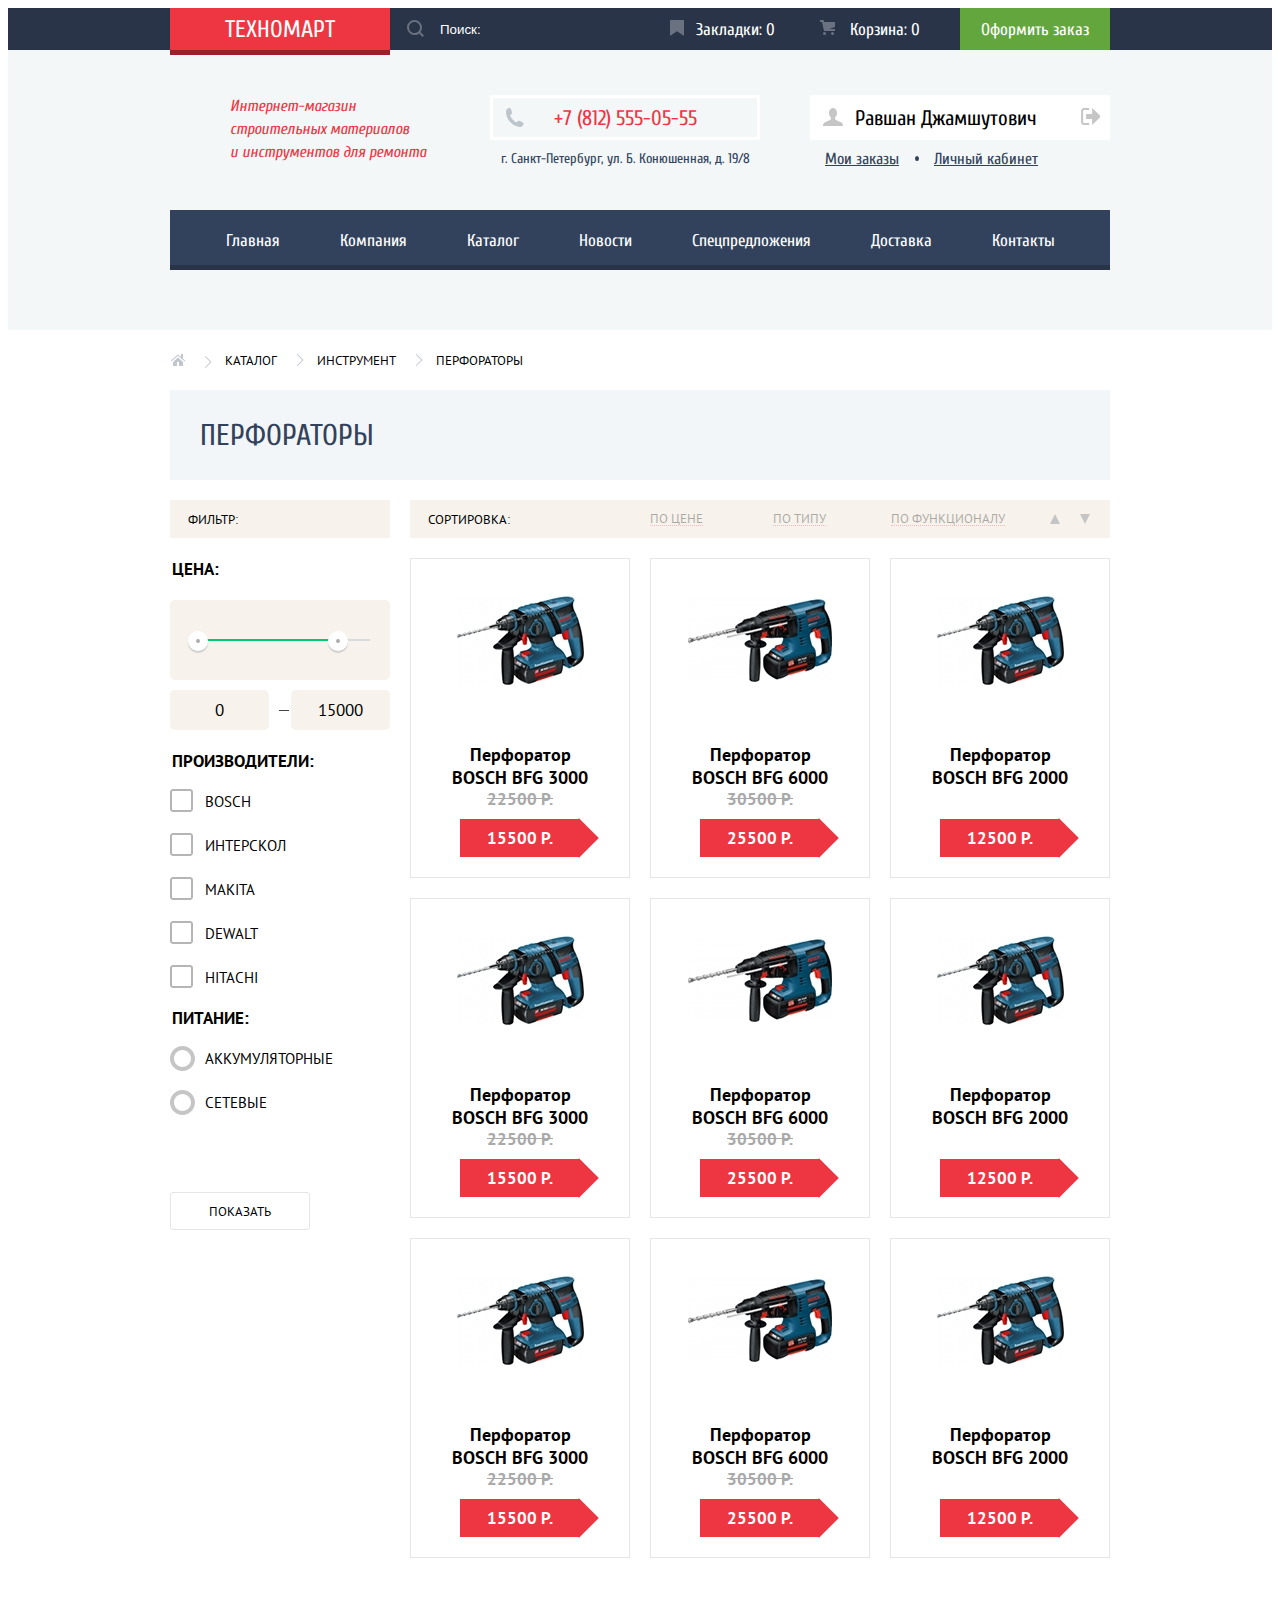
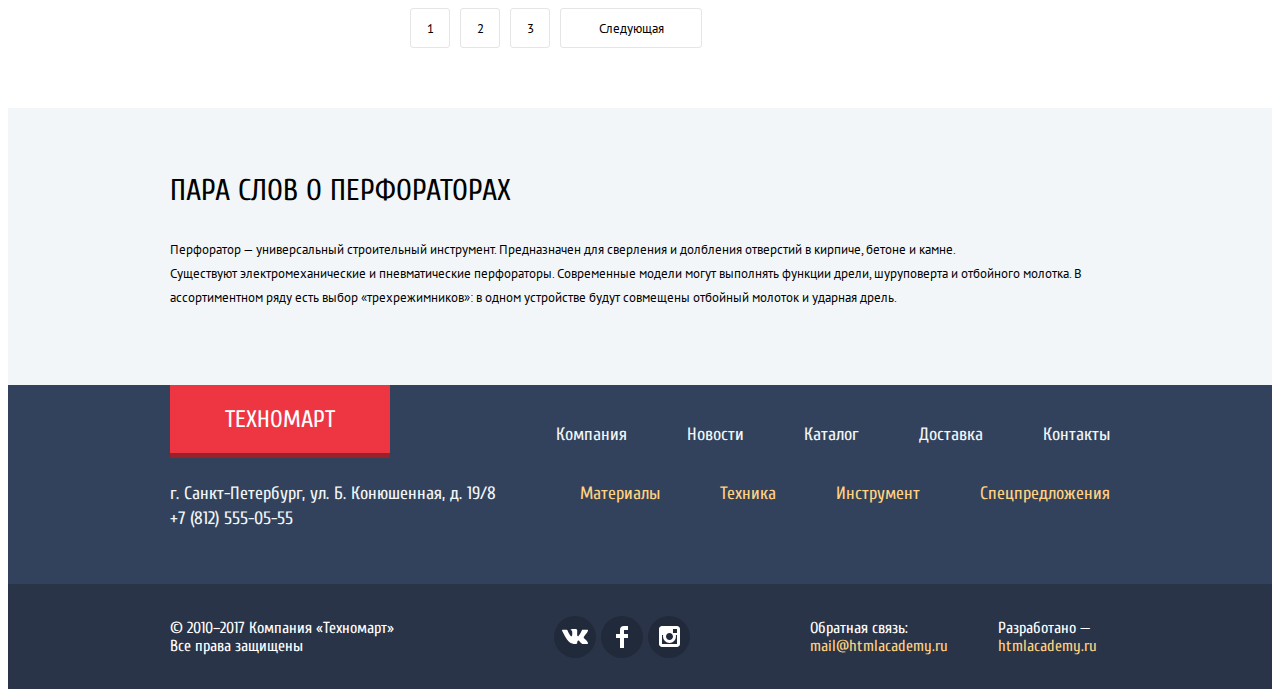
==== commit a3f7c2e7: "Правки от валидатора." ====
--- a/catalog.html
+++ b/catalog.html
@@ -27,7 +27,7 @@
 					<p>Интернет-магазин строительных материалов<br> и инструментов для ремонта</p>
 				</div>
 				<div class="main_header_contacts">
-					<a href="tel: +78125550555">+7 (812) 555-05-55</a>
+					<a href="tel:+78125550555">+7 (812) 555-05-55</a>
 					<p>г. Санкт-Петербург, ул. Б. Конюшенная, д. 19/8</p>
 				</div>
 				<div class="entry">
@@ -84,7 +84,7 @@
 				<div class="product_page_container">
 					<aside class="filter">
 						<p class="column_pointer">Фильтр:</p>
-						<form action="" class="filter_form">
+						<form class="filter_form">
 							<fieldset class="filter_item">
 								<legend>Цена:</legend>
 								<div class="range_filter">
@@ -321,7 +321,7 @@
 					</ul>
 				</div>
 				<div class="footer_heater_bottom">
-					<p class="footer_contacts">г. Санкт-Петербург, ул. Б. Конюшенная, д. 19/8 <br><a href="tel: +78125550555">+7 (812) 555-05-55</a></p>
+					<p class="footer_contacts">г. Санкт-Петербург, ул. Б. Конюшенная, д. 19/8 <br><a href="tel:+78125550555">+7 (812) 555-05-55</a></p>
 					<ul>
 						<li><a class="footer_nav_link yellow" href="">Материалы</a></li>
 						<li><a class="footer_nav_link yellow" href="">Техника</a></li>
@@ -340,7 +340,7 @@
 					<a href=""><span class="visually_hidden">Instagram</span></a>
 				</div>
 				<p class="feedback">Обратная связь: <br>
-					<a href="mailto: mail@htmlacademy.ru">mail@htmlacademy.ru</a></p>
+					<a href="mailto:mail@htmlacademy.ru">mail@htmlacademy.ru</a></p>
 				<p class="developed_by">Разработано — <br>
 					<a href="https://htmlacademy.ru/intensive/htmlcss">htmlacademy.ru</a></p>
 			</div>
--- a/css/style.css
+++ b/css/style.css
@@ -907,6 +907,18 @@
 	background-color: #ffffff;
 	color: #32425c;
 }
+#services_delivery_on:checked ~ .services_bottom_part_nav .services_delivery_on_button {
+	background-color: #ffffff;
+	color: #32425c;
+}
+#services_guarantee_on:checked ~ .services_bottom_part_nav .services_guarantee_on_button {
+	background-color: #ffffff;
+	color: #32425c;
+}
+#services_credit_on:checked ~ .services_bottom_part_nav .services_credit_on_button {
+	background-color: #ffffff;
+	color: #32425c;
+}
 .services_bottom_content {
 	margin-left: 80px;
 }
@@ -1027,6 +1039,144 @@
 	height: 38px;
 	border-radius: 5px;		
 }
+/*section write_us*/
+.write_us {
+	display: none;
+	position: fixed;
+	top: 50%;
+	margin-top: -215px;
+	left: 50%;
+	margin-left: -310px;
+	right: 0;
+	background-color: #ffffff;
+	flex-direction: column;
+	width: 620px;
+	height: 430px;
+	box-shadow: 0 20px 40px rgba(0, 0, 0, 0.75);
+	box-sizing: border-box;
+	border-top: 7px solid #ff5257;
+	padding-top: 48px;
+	z-index: 1;
+}
+.write_us .wrapper {
+	width: 460px;
+	margin: 0 auto;
+}
+.write_us_footer {
+	height: 112px;
+	background-color: #f4f4f4;
+}
+.write_us_footer .wrapper {
+	display: flex;
+	height: 112px;
+	justify-content: center;
+	align-items: center;
+}
+.write_us_send {
+	width: 460px;
+	height: 38px;
+	border-radius: 3px;
+	border: 0;
+}
+.customer_data {
+	display: flex;
+	justify-content: space-between;
+}
+.customer_data_item {
+	display: flex;
+	flex-direction: column;
+	width: 220px;
+	margin-bottom: 22px;
+}
+.customer_label {
+	font-size: 18px;
+	margin-bottom: 10px;
+}
+.customer_data_item input {
+	width: 220px;
+	height: 38px;
+	border: 2px solid #dee3e4;	
+	border-radius: 3px;
+	font-family: "PT Sans", Arial, sans-serif;
+	font-size: 13px;
+	padding-left: 15px;
+	box-sizing: border-box;	
+}
+.customer_entry_field textarea{
+	width: 100%;
+	height: 114px;
+	resize: none;
+	border: 2px solid #dee3e4;
+	border-radius: 3px;
+	font-family: "PT Sans", Arial, sans-serif;
+	font-size: 13px;
+	padding-top: 10px;
+	padding-left: 15px;
+	box-sizing: border-box;
+	margin-top: 10px;
+	margin-bottom: 37px;			
+}
+.pop_up_close {
+	position: absolute;
+	top: 15px;
+	right: 9px;
+	width: 21px;
+	height: 21px;
+}
+.pop_up_close::before,
+.pop_up_close::after {
+	content: '';
+	position: absolute;
+	width: 23px;
+	height: 3px;
+	background-color: #ee3643;
+}
+.pop_up_close::before {
+	transform: rotate(45deg);
+}
+.pop_up_close::after {
+	transform: rotate(-45deg);
+}
+.screen_shading {
+	display: none;
+	position: fixed;
+	top:0;
+	left: 0;
+	width: 100%;
+	height: 100%;
+	background: #000;
+	opacity: 0.5;
+	z-index: 1;
+}
+.on_off_write_us:checked ~ .write_us {
+	display: flex;
+	z-index: 2;
+}
+.on_off_write_us:checked ~ .screen_shading {
+	display: flex;
+}
+/*section maps*/
+.maps {
+	display: none;
+	position: fixed;
+	top: 50%;
+	margin-top: -225px;
+	left: 50%;
+	margin-left: -471px;
+	right: 0;
+	background-color: #ffffff;
+	width: 943px;
+	height: 449px;
+	box-shadow: 0 20px 40px rgba(0, 0, 0, 0.75);
+	z-index: 1;	
+}
+.on_off_maps:checked ~ .maps {
+	display: flex;
+	z-index: 2;
+}
+.on_off_maps:checked ~ .screen_shading {
+	display: flex;
+}
 /*cataloh.html*/
 .breadcrumbs ul {
 	display: flex;
@@ -1091,7 +1241,6 @@
 .filter {
 	display: flex;
 	flex-direction: column;	
-	align-items: column;
 	align-self: flex-start;
 	width: 220px;	
 	background-color: #ffffff;
@@ -1124,8 +1273,8 @@
 	color: #000000;
 	background-color: #ffffff;
 	text-transform: uppercase;
-	margin-top: 20px;
-	margin-bottom: 20px;
+	padding-top: 20px;
+	padding-bottom: 20px;
 }
 .filter_item {
 	width: 100%;
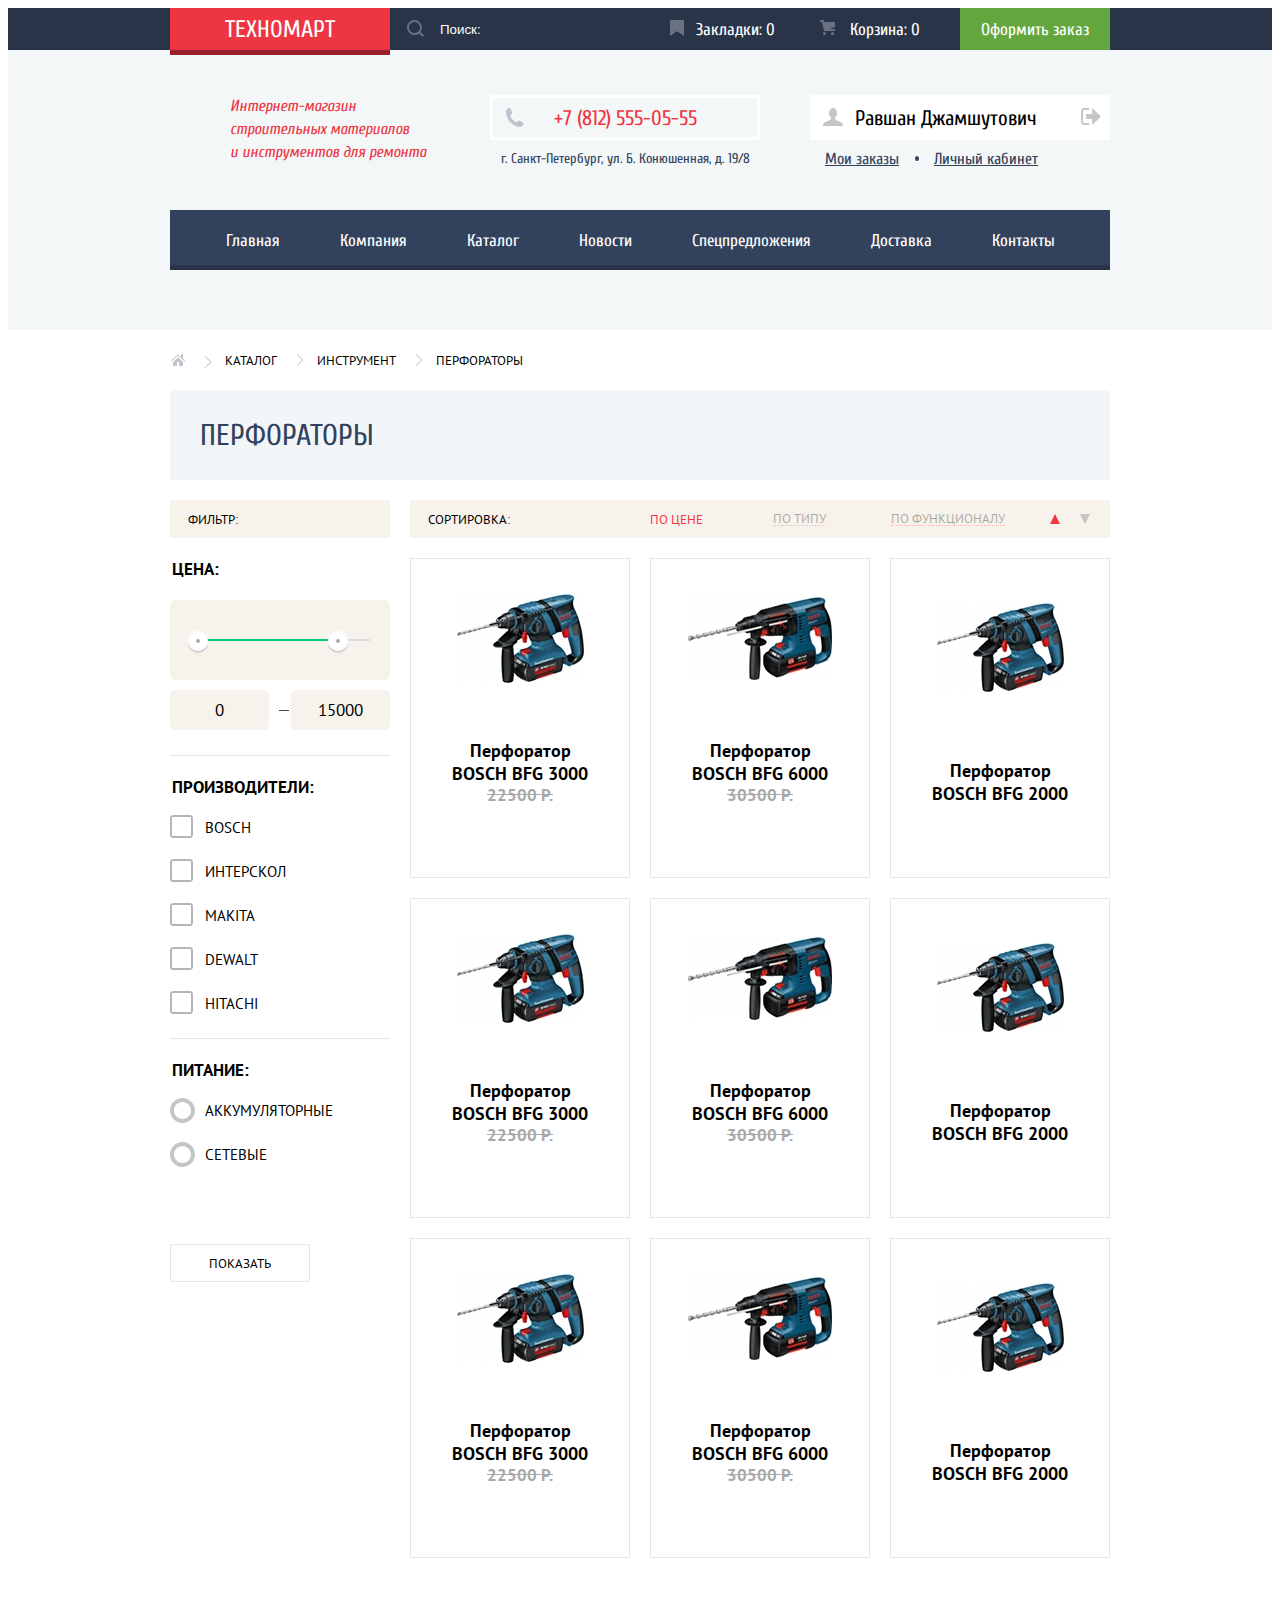
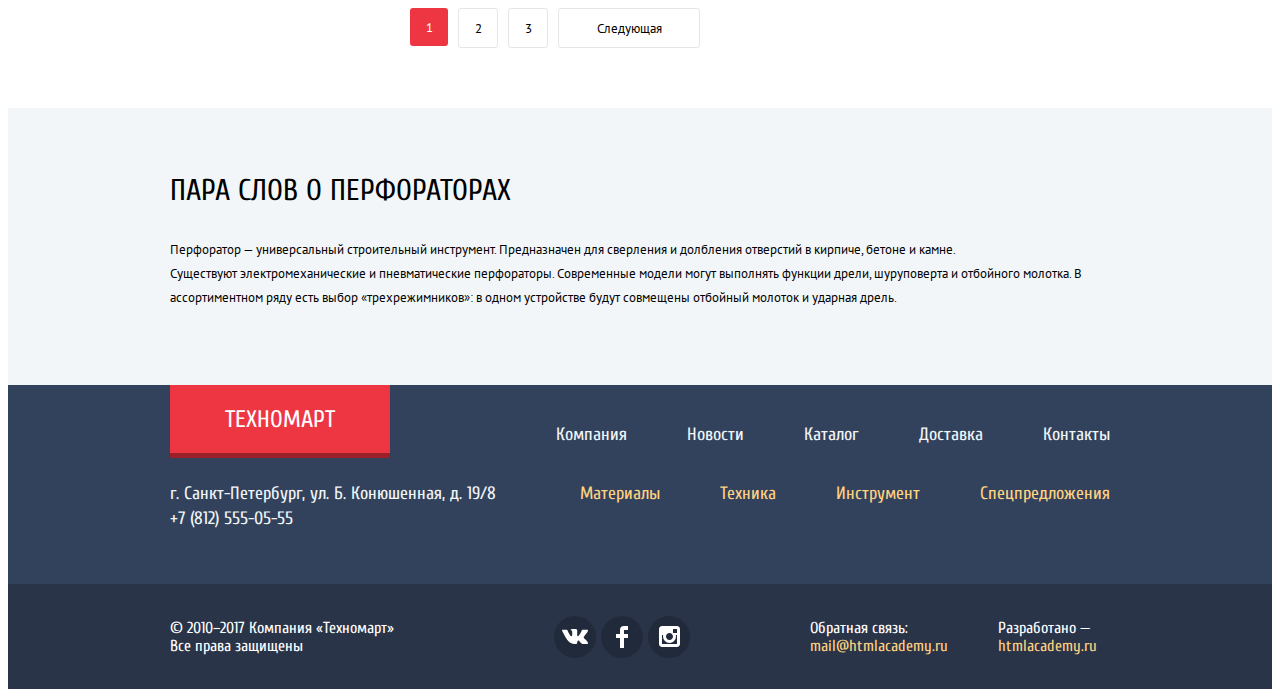
==== commit 4c895904: "Классировка" ====
--- a/catalog.html
+++ b/catalog.html
@@ -5,7 +5,8 @@
     <title>HTML Academy: Техномарт</title>
     <link rel="stylesheet" type="text/css" href="css/normalize.css">
     <link rel="stylesheet" type="text/css" href="css/style.css">
-   	<link href="https://fonts.googleapis.com/css?family=Cuprum:400,400i,700|PT+Sans:400,700&amp;subset=cyrillic" rel="stylesheet">   
+   	<link href="https://fonts.googleapis.com/css?family=Cuprum:400,400i,700" rel="stylesheet">  
+   	<link href="https://fonts.googleapis.com/css?family=PT+Sans:400,700" rel="stylesheet">   
 </head>
 <body>
 	<header class="main_header">
@@ -13,53 +14,53 @@
 			<div class="wrapper">
 				<a href="index.html" class="logo">Техномарт</a>
 				<form class="search">
-					<label for="search_field" class="visually_hidden"> Поиск:</label>
+					<label for="search_field" class="visually_hidden search_field_label"> Поиск:</label>
 					<input type="search" id="search_field" class="search_field" placeholder="Поиск:">
 				</form>
-				<a href="" class="bookmark">Закладки: 0</a>
-				<a href="" class="basket">Корзина: 0</a>
-				<a href="" class="ordering">Оформить заказ</a>
+				<a href="" class="bookmark top_header_link">Закладки: 0</a>
+				<a href="" class="basket top_header_link">Корзина: 0</a>
+				<a href="" class="ordering top_header_link">Оформить заказ</a>
 			</div>
 		</div>
 		<div class="main_header_main">
 			<div class="wrapper">
 				<div class="main_header_about_market">
-					<p>Интернет-магазин строительных материалов<br> и инструментов для ремонта</p>
+					<p class="main_header_about_market_text">Интернет-магазин строительных материалов<br> и инструментов для ремонта</p>
 				</div>
 				<div class="main_header_contacts">
-					<a href="tel:+78125550555">+7 (812) 555-05-55</a>
-					<p>г. Санкт-Петербург, ул. Б. Конюшенная, д. 19/8</p>
+					<a href="tel:+78125550555" class="main_header_contacts_link">+7 (812) 555-05-55</a>
+					<p class="main_header_contacts_text">г. Санкт-Петербург, ул. Б. Конюшенная, д. 19/8</p>
 				</div>
 				<div class="entry">
 					<div class="entry_form visually_hidden">
-						<a href="">Войти</a>
-						<a href="">Регистрация</a>
+						<a href="" class="entry_form_login entry_form_link">Войти</a>
+						<a href="" class="entry_form_registration entry_form_link">Регистрация</a>
 					</div>
 					<div class="entry_persone">
 						<div class="entry_name">
-							<p>Равшан Джамшутович</p>
+							<p class="entry_name_customer">Равшан Джамшутович</p>
 							<button type="button" id="button_entry" class="visually_hidden">Выход</button>
 							<label for="button_entry"></label>
 						</div>
 
 						<div class="entry_persone_info">
-							<a href="">Мои заказы</a>
+							<a href="" class="entry_persone_info_link">Мои заказы</a>
 							<div></div>
-							<a href="">Личный кабинет</a>
+							<a href="" class="entry_persone_info_link">Личный кабинет</a>
 						</div>
 					</div>
 				</div>
 			</div>
 			<div class="wrapper">
 				<nav class="main_navigation">
-					<ul>
-						<li><a href="index.html">Главная</a></li>
-						<li><a href="">Компания</a></li>
-						<li><a href="catalog.html">Каталог</a></li>
-						<li><a href="">Новости</a></li>
-						<li><a href="">Спецпредложения</a></li>
-						<li><a href="">Доставка</a></li>
-						<li><a href="">Контакты</a></li>
+					<ul class="main_navigation_list">
+						<li><a href="index.html" class="main_navigation_link">Главная</a></li>
+						<li><a href="" class="main_navigation_link">Компания</a></li>
+						<li><a href="catalog.html" class="main_navigation_link">Каталог</a></li>
+						<li><a href="" class="main_navigation_link">Новости</a></li>
+						<li><a href="" class="main_navigation_link">Спецпредложения</a></li>
+						<li><a href="" class="main_navigation_link">Доставка</a></li>
+						<li><a href="" class="main_navigation_link">Контакты</a></li>
 					</ul>
 				</nav>
 			</div>
@@ -68,11 +69,11 @@
 	<main>
 		<nav class="breadcrumbs">
 			<div class="wrapper">
-				<ul>
-					<li><a class="breadcrumbs_link breadcrumbs_link_main" href="index.html"><span class="visually_hidden">Главная</span></a></li>
-					<li><a class="breadcrumbs_link breadcrumbs_link_catalog" href="catalog.html">Каталог</a></li>
-					<li><a class="breadcrumbs_link breadcrumbs_link_tool" href="">Инструмент</a></li>
-					<li><a class="breadcrumbs_link breadcrumbs_link_puncher" href="">Перфораторы</a></li>
+				<ul class="breadcrumbs_list">
+					<li class="breadcrumbs_list_item"><a class="breadcrumbs_link breadcrumbs_link_main" href="index.html"><span class="visually_hidden">Главная</span></a></li>
+					<li class="breadcrumbs_list_item"><a class="breadcrumbs_link breadcrumbs_link_catalog" href="catalog.html">Каталог</a></li>
+					<li class="breadcrumbs_list_item"><a class="breadcrumbs_link breadcrumbs_link_tool" href="">Инструмент</a></li>
+					<li class="breadcrumbs_list_item"><a class="breadcrumbs_link breadcrumbs_link_puncher" href="">Перфораторы</a></li>
 				</ul>
 			</div>
 		</nav>
@@ -85,8 +86,8 @@
 					<aside class="filter">
 						<p class="column_pointer">Фильтр:</p>
 						<form class="filter_form">
-							<fieldset class="filter_item">
-								<legend>Цена:</legend>
+							<fieldset class="filter_form_item">
+								<legend class="filter_form_item_title">Цена:</legend>
 								<div class="range_filter">
 									<div class="range_control">
 										<div class="scale">
@@ -96,17 +97,18 @@
             							<div class="toggle toggle_max"></div>	
 									</div>
 									<div class="price_control">
-										<label class="min_price">
-											<input type="text" name="min_price" value="0">
+										<label class="min_price price_control_label">
+											<input type="text" name="min_price" value="0" class="price_control_input">
 										</label>
-										<label class="max_price">
-											<input name="max_price" type="text" value="15000">
+										<label class="max_price price_control_label">
+											<input name="max_price" type="text" value="15000" class="price_control_input">
 										</label>
 									</div>
 								</div>
 							</fieldset>	
-							<fieldset class="filter_item">
-								<legend>Производители:</legend>
+							<div class="filter_form_shadow_line"></div>
+							<fieldset class="filter_form_item">
+								<legend class="filter_form_item_title">Производители:</legend>
 								<div class="filter_framework manufacturers_framework">
 									<input type="checkbox" id="manufacturers_framework_bosch" class="manufacturers_framework_bosch visually_hidden">
 									<input type="checkbox" id="manufacturers_framework_interscol" class="manufacturers_framework_interscol visually_hidden">
@@ -120,8 +122,9 @@
 									<label for="manufacturers_framework_hitachi" class="filter_framework_item manufacturers_framework_hitachi">Hitachi</label>
 								</div>
 							</fieldset>
-							<fieldset class="filter_item filter_item_electricity">
-								<legend>Питание:</legend>
+							<div class="filter_form_shadow_line"></div>
+							<fieldset class="filter_form_item filter_item_electricity">
+								<legend class="filter_form_item_title">Питание:</legend>
 								<div class="filter_framework electricity_framework">
 									<input type="radio" id="electricity_framework_rechargeable" class="electricity_framework_rechargeable visually_hidden" name="electricity_framework">
 									<input type="radio" id="electricity_framework_network" class="electricity_framework_network visually_hidden" name="electricity_framework">
@@ -134,165 +137,173 @@
 					</aside>
 					<div class="product_grid">
 						<div class="sorting">
-							<p class="column_pointer">Сортировка:</p>
-							<a href="" class="sorting_link">По цене</a>
-							<a href="" class="sorting_link">По типу</a>
-							<a href="" class="sorting_link">По функционалу</a>
-							<a href="" class="sorting_by_increase"><span class="visually_hidden">По возрастанию</span></a>
+							<p class="column_pointer sorting_title">Сортировка:</p>
+							<a href="" class="sorting_link sorting_by_price sorting_link_active">По цене</a>
+							<a href="" class="sorting_link sorting_by_type">По типу</a>
+							<a href="" class="sorting_link sorting_by_function">По функционалу</a>
+							<a href="" class="sorting_by_increase sorting_by_increase_active"><span class="visually_hidden">По возрастанию</span></a>
 							<a href="" class="sort_by_reduction"><span class="visually_hidden">По убыванию</span></a>
 						</div>
 						<div class="puncher_products_grid">
 							<div class="products_grid_item">
 								<div class="container_grid_item">
 									<div class="image_container">
-										<img src="img/puncher-bosch-bfg-3000.jpg" alt="Перфоратор BOSCH BFG 3000" width="127" height="112">
-									</div>
-									<div class="buy_or_remember display_off">
-										<a href="">Купить</a>
-										<a href="">В закладки</a>
-									</div>
-								</div>
-								<p>Перфоратор BOSCH BFG 3000</p>
-								<div class="price">
-									<p>22500 Р.</p>
+										<img src="img/puncher-bosch-bfg-3000.jpg" alt="Перфоратор BOSCH BFG 3000" width="127" height="112" class="products_grid_image">
+									</div>
+									<div class="buy_or_remember display_off">
+										<a href="" class="buy">Купить</a>
+										<a href="" class="save">В закладки</a>
+									</div>
+								</div>
+								<p class="products_grid_name">Перфоратор BOSCH BFG 3000</p>
+								<div class="price">
+									<p class="old_price">22500 Р.</p>
 									<a class="main_link" href="">15500 Р.</a>
 								</div>
 							</div>
 							<div class="products_grid_item">
 								<div class="container_grid_item">
 									<div class="image_container">
-										<img src="img/puncher-bosch-bfg-6000.jpg" alt="Перфоратор BOSCH BFG 6000" width="144" height="128">
-									</div>
-									<div class="buy_or_remember display_off">
-										<a href="">Купить</a>
-										<a href="">В закладки</a>
-									</div>
-								</div>
-								<p>Перфоратор BOSCH BFG 6000</p>
-								<div class="price">
-									<p>30500 Р.</p>
+										<img src="img/puncher-bosch-bfg-6000.jpg" alt="Перфоратор BOSCH BFG 6000" width="144" height="128" class="products_grid_image">
+									</div>
+									<div class="buy_or_remember display_off">
+										<a href="" class="buy">Купить</a>
+										<a href="" class="save">В закладки</a>
+									</div>
+								</div>
+								<p class="products_grid_name">Перфоратор BOSCH BFG 6000</p>
+								<div class="price">
+									<p class="old_price">30500 Р.</p>
 									<a class="main_link" href="">25500 Р.</a>
 								</div>
 							</div>
 							<div class="products_grid_item">
 								<div class="container_grid_item">
 									<div class="image_container">
-										<img src="img/puncher-bosch-bfg-2000.jpg" alt="Перфоратор BOSCH BFG 2000" width="127" height="112">
-									</div>
-									<div class="buy_or_remember display_off">
-										<a href="">Купить</a>
-										<a href="">В закладки</a>
+										<img src="img/puncher-bosch-bfg-2000.jpg" alt="Перфоратор BOSCH BFG 2000" width="127" height="112" class="products_grid_image">
+									</div>
+									<div class="buy_or_remember display_off">
+										<a href="" class="buy">Купить</a>
+										<a href="" class="save">В закладки</a>
 									</div>	
 								</div>
-								<p>Перфоратор BOSCH BFG 2000</p>
-								<div class="price">
-									<p></p>
+								<p class="products_grid_name">Перфоратор BOSCH BFG 2000</p>
+								<div class="price">
+									<p class="old_price"></p>
 									<a class="main_link" href="">12500 Р.</a>
 								</div>
 							</div>
 							<div class="products_grid_item">
 								<div class="container_grid_item">
 									<div class="image_container">
-										<img src="img/puncher-bosch-bfg-3000.jpg" alt="Перфоратор BOSCH BFG 3000" width="127" height="112">
-									</div>
-									<div class="buy_or_remember display_off">
-										<a href="">Купить</a>
-										<a href="">В закладки</a>
-									</div>
-								</div>
-								<p>Перфоратор BOSCH BFG 3000</p>
-								<div class="price">
-									<p>22500 Р.</p>
+										<img src="img/puncher-bosch-bfg-3000.jpg" alt="Перфоратор BOSCH BFG 3000" width="127" height="112" class="products_grid_image">
+									</div>
+									<div class="buy_or_remember display_off">
+										<a href="" class="buy">Купить</a>
+										<a href="" class="save">В закладки</a>
+									</div>
+								</div>
+								<p class="products_grid_name">Перфоратор BOSCH BFG 3000</p>
+								<div class="price">
+									<p class="old_price">22500 Р.</p>
 									<a class="main_link" href="">15500 Р.</a>
 								</div>
 							</div>
 							<div class="products_grid_item">
 								<div class="container_grid_item">
 									<div class="image_container">
-										<img src="img/puncher-bosch-bfg-6000.jpg" alt="Перфоратор BOSCH BFG 6000" width="144" height="128">
-									</div>
-									<div class="buy_or_remember display_off">
-										<a href="">Купить</a>
-										<a href="">В закладки</a>
-									</div>
-								</div>
-								<p>Перфоратор BOSCH BFG 6000</p>
-								<div class="price">
-									<p>30500 Р.</p>
+										<img src="img/puncher-bosch-bfg-6000.jpg" alt="Перфоратор BOSCH BFG 6000" width="144" height="128" class="products_grid_image">
+									</div>
+									<div class="buy_or_remember display_off">
+										<a href="" class="buy">Купить</a>
+										<a href="" class="save">В закладки</a>
+									</div>
+								</div>
+								<p class="products_grid_name">Перфоратор BOSCH BFG 6000</p>
+								<div class="price">
+									<p class="old_price">30500 Р.</p>
 									<a class="main_link" href="">25500 Р.</a>
 								</div>
 							</div>
 							<div class="products_grid_item">
 								<div class="container_grid_item">
 									<div class="image_container">
-										<img src="img/puncher-bosch-bfg-2000.jpg" alt="Перфоратор BOSCH BFG 2000" width="127" height="112">
-									</div>
-									<div class="buy_or_remember display_off">
-										<a href="">Купить</a>
-										<a href="">В закладки</a>
-									</div>
-								</div>
-								<p>Перфоратор BOSCH BFG 2000</p>
-								<div class="price">
-									<p></p>
+										<img src="img/puncher-bosch-bfg-2000.jpg" alt="Перфоратор BOSCH BFG 2000" width="127" height="112" class="products_grid_image">
+									</div>
+									<div class="buy_or_remember display_off">
+										<a href="" class="buy">Купить</a>
+										<a href="" class="save">В закладки</a>
+									</div>
+								</div>
+								<p class="products_grid_name">Перфоратор BOSCH BFG 2000</p>
+								<div class="price">
+									<p class="old_price"></p>
 									<a class="main_link" href="">12500 Р.</a>
 								</div>
 							</div>
 							<div class="products_grid_item">
 								<div class="container_grid_item">
 									<div class="image_container">
-										<img src="img/puncher-bosch-bfg-3000.jpg" alt="Перфоратор BOSCH BFG 3000" width="127" height="112">
-									</div>
-									<div class="buy_or_remember display_off">
-										<a href="">Купить</a>
-										<a href="">В закладки</a>
-									</div>
-								</div>
-								<p>Перфоратор BOSCH BFG 3000</p>
-								<div class="price">
-									<p>22500 Р.</p>
+										<img src="img/puncher-bosch-bfg-3000.jpg" alt="Перфоратор BOSCH BFG 3000" width="127" height="112" class="products_grid_image">
+									</div>
+									<div class="buy_or_remember display_off">
+										<a href="" class="buy">Купить</a>
+										<a href="" class="save">В закладки</a>
+									</div>
+								</div>
+								<p class="products_grid_name">Перфоратор BOSCH BFG 3000</p>
+								<div class="price">
+									<p class="old_price">22500 Р.</p>
 									<a class="main_link" href="">15500 Р.</a>
 								</div>
 							</div>
 							<div class="products_grid_item">
 								<div class="container_grid_item">
 									<div class="image_container">
-										<img src="img/puncher-bosch-bfg-6000.jpg" alt="Перфоратор BOSCH BFG 6000" width="144" height="128">
-									</div>
-									<div class="buy_or_remember display_off">
-										<a href="">Купить</a>
-										<a href="">В закладки</a>
-									</div>
-								</div>
-								<p>Перфоратор BOSCH BFG 6000</p>
-								<div class="price">
-									<p>30500 Р.</p>
+										<img src="img/puncher-bosch-bfg-6000.jpg" alt="Перфоратор BOSCH BFG 6000" width="144" height="128" class="products_grid_image">
+									</div>
+									<div class="buy_or_remember display_off">
+										<a href="" class="buy">Купить</a>
+										<a href="" class="save">В закладки</a>
+									</div>
+								</div>
+								<p class="products_grid_name">Перфоратор BOSCH BFG 6000</p>
+								<div class="price">
+									<p class="old_price">30500 Р.</p>
 									<a class="main_link" href="">25500 Р.</a>
 								</div>
 							</div>
 							<div class="products_grid_item">
 								<div class="container_grid_item">
 									<div class="image_container">
-										<img src="img/puncher-bosch-bfg-2000.jpg" alt="Перфоратор BOSCH BFG 2000" width="127" height="112">
-									</div>
-									<div class="buy_or_remember display_off">
-										<a href="">Купить</a>
-										<a href="">В закладки</a>
-									</div>
-								</div>
-								<p>Перфоратор BOSCH BFG 2000</p>
-								<div class="price">
-									<p></p>
+										<img src="img/puncher-bosch-bfg-2000.jpg" alt="Перфоратор BOSCH BFG 2000" width="127" height="112" class="products_grid_image">
+									</div>
+									<div class="buy_or_remember display_off">
+										<a href="" class="buy">Купить</a>
+										<a href="" class="save">В закладки</a>
+									</div>
+								</div>
+								<p class="products_grid_name">Перфоратор BOSCH BFG 2000</p>
+								<div class="price">
+									<p class="old_price"></p>
 									<a class="main_link" href="">12500 Р.</a>
 								</div>
 							</div>										
 						</div>
 						<div class="pagination">
-							<ul>
-								<li><a href="">1</a></li>
-								<li><a href="">2</a></li>
-								<li><a href="">3</a></li>
-								<li><a href="" class="pagination_next">Следующая</a></li>
+							<ul class="pagination_list">
+								<li class="pagination_list_item">
+									<a href="" class="pagination_list_item_link pagination_list_item_link_active">1</a>
+								</li>
+								<li class="pagination_list_item">
+									<a href="" class="pagination_list_item_link">2</a>
+								</li>
+								<li class="pagination_list_item">
+									<a href="" class="pagination_list_item_link">3</a>
+								</li>
+								<li class="pagination_list_item">
+									<a href="" class="pagination_next pagination_list_item_link">Следующая</a>
+								</li>
 							</ul>
 						</div>
 					</div>
@@ -301,32 +312,46 @@
 		</section>
 		<section class="about_punchers">
 			<div class="wrapper">
-				<h2 class="about_headline">Пара слов о перфораторах</h2>
+				<h2 class="about_headline about_punchers_title">Пара слов о перфораторах</h2>
 				<p class="services_paragraph">Перфоратор — универсальный строительный инструмент. Предназначен для сверления и долбления отверстий в кирпиче, бетоне и камне.<br>
 				Существуют электромеханические и пневматические перфораторы. Современные модели могут выполнять функции дрели, шуруповерта и отбойного молотка. В ассортиментном ряду есть выбор «трехрежимников»: в одном устройстве будут совмещены отбойный молоток и ударная дрель.</p>
 			</div>
-		</section>		
+		</section>
+		<section class="product_added display_off">
+			<div class="pop_up_close product_added_close_button">
+				<span class="visually_hidden">Закрыть</span>
+			</div>
+			<div class="wrapper">
+				<p class="product_added_title">Товар добавлен в корзину!</p>
+			</div>
+			<div class="product_added_footer">
+				<div class="wrapper">
+					<a href="" class="main_link">Оформить заказ</a>
+					<p class="product_added_close">Продолжить покупки</p>
+				</div>
+			</div>
+		</section>				
 	</main>		
 	<footer>
 		<div class="footer_heater">
 			<div class="wrapper">
 				<div class="footer_heater_top">
 					<a href="index.html" class="logo">Техномарт</a>
-					<ul>
-						<li><a class="footer_nav_link grey" href="">Компания</a></li>
-						<li><a class="footer_nav_link grey" href="">Новости</a></li>
-						<li><a class="footer_nav_link grey" href="catalog.html">Каталог</a></li>
-						<li><a class="footer_nav_link grey" href="">Доставка</a></li>
-						<li><a class="footer_nav_link grey" href="">Контакты</a></li>
+					<ul class="footer_heater_top_list">
+						<li class="footer_heater_top_list_item"><a class="footer_nav_link grey" href="">Компания</a></li>
+						<li class="footer_heater_top_list_item"><a class="footer_nav_link grey" href="">Новости</a></li>
+						<li class="footer_heater_top_list_item"><a class="footer_nav_link grey" href="catalog.html">Каталог</a></li>
+						<li class="footer_heater_top_list_item"><a class="footer_nav_link grey" href="">Доставка</a></li>
+						<li class="footer_heater_top_list_item"><a class="footer_nav_link grey" href="">Контакты</a></li>
 					</ul>
 				</div>
 				<div class="footer_heater_bottom">
-					<p class="footer_contacts">г. Санкт-Петербург, ул. Б. Конюшенная, д. 19/8 <br><a href="tel:+78125550555">+7 (812) 555-05-55</a></p>
-					<ul>
-						<li><a class="footer_nav_link yellow" href="">Материалы</a></li>
-						<li><a class="footer_nav_link yellow" href="">Техника</a></li>
-						<li><a class="footer_nav_link yellow" href="">Инструмент</a></li>
-						<li><a class="footer_nav_link yellow" href="">Спецпредложения</a></li>
+					<p class="footer_contacts">г. Санкт-Петербург, ул. Б. Конюшенная, д. 19/8 <br><a href="tel:+78125550555" class="footer_contacts_link">+7 (812) 555-05-55</a></p>
+					<ul class="footer_heater_bottom">
+						<li class="footer_heater_bottom_list_item"><a class="footer_nav_link yellow" href="">Материалы</a></li>
+						<li class="footer_heater_bottom_list_item"><a class="footer_nav_link yellow" href="">Техника</a></li>
+						<li class="footer_heater_bottom_list_item"><a class="footer_nav_link yellow" href="">Инструмент</a></li>
+						<li class="footer_heater_bottom_list_item"><a class="footer_nav_link yellow" href="">Спецпредложения</a></li>
 					</ul>
 				</div>
 			</div>
@@ -335,17 +360,18 @@
 			<div class="wrapper">
 				<p class="copyright">© 2010–2017 Компания «Техномарт»<br>Все права защищены</p>
 				<div class="social">
-					<a href=""><span class="visually_hidden">VK</span></a>
-					<a href=""><span class="visually_hidden">Facebook</span></a>
-					<a href=""><span class="visually_hidden">Instagram</span></a>
+					<a href="" class="social_link social_link_vk"><span class="visually_hidden">VK</span></a>
+					<a href="" class="social_link social_link_facebook"><span class="visually_hidden">Facebook</span></a>
+					<a href="" class="social_link social_link_instagram"><span class="visually_hidden">Instagram</span></a>
 				</div>
 				<p class="feedback">Обратная связь: <br>
-					<a href="mailto:mail@htmlacademy.ru">mail@htmlacademy.ru</a></p>
+					<a href="mailto:mail@htmlacademy.ru" class="feedback_link">mail@htmlacademy.ru</a></p>
 				<p class="developed_by">Разработано — <br>
-					<a href="https://htmlacademy.ru/intensive/htmlcss">htmlacademy.ru</a></p>
+					<a href="https://htmlacademy.ru/intensive/htmlcss" class="developed_by_link">htmlacademy.ru</a></p>
 			</div>
 		</div>
 	</footer>
+	<script src="js/script.js"></script>	
 	<script>document.write('<script src="http://' + (location.host || 'localhost').split(':')[0] + ':35729/livereload.js?snipver=1"></' + 'script>')</script>
 </body>
 </html>--- a/css/style.css
+++ b/css/style.css
@@ -7,9 +7,6 @@
 }
 a { 
 	text-decoration: none;
-}
-* {
-/*outline: 1px solid red;*/
 }
 .visually_hidden {
 	position: absolute !important;
@@ -24,6 +21,9 @@
 .display_off {
 	display: none;
 }
+.display_on {
+	display: flex;
+}
 .wrapper {
 	width: 940px;
 	margin: 0 auto 0;
@@ -58,7 +58,6 @@
 	width: 220px;
 	height: 5px;
 	background-color: #9a212a;
-
 }
 .logo:hover {
 	background-color: #ca2c37;
@@ -76,12 +75,12 @@
 	display: flex;
 	height: 100%;
 }
-.top_header a:not(.logo),
+.top_header_link,
 .top_header .search {
 	color: #ffffff;
 	font-size: 17px;
 }
-.top_header a:not(.logo) {
+.top_header_link {
 	display: flex;
 	justify-content: center;
 	align-items: center;	
@@ -111,29 +110,29 @@
 .search_field:focus {
 	background-image: url(../img/icon-search-red.svg);
 }
-.search input::-webkit-input-placeholder {
+.search .search_field::-webkit-input-placeholder {
 	color: #ffffff; 
 	opacity: 1;
 }
-.search input::-moz-placeholder { 
+.search .search_field::-moz-placeholder { 
 	color: #ffffff; 
 	opacity: 1; 
 }
-.search input:-webkit-input-placeholder {
+.search .search_field:-webkit-input-placeholder {
 	color: #ffffff; 
 	opacity: 1;
 }
-.search input:-moz-placeholder { 
+.search .search_field:-moz-placeholder { 
 	color: #ffffff; 
 	opacity: 1; 
 }
 .search_field:focus,
-.search label:focus {
+.search_field_label:focus {
 	background-color: #ffffff;
 	color: #000000;
 }
 .search_field:not(:focus):hover,
-.top_header a:not(.logo):not(.ordering):hover {
+.top_header_link:not(.ordering):hover {
 	background-color: #212a3a;
 }
 .bookmark {
@@ -174,18 +173,24 @@
 .basket:active::before {
 	opacity: 0.5;
 }
-.top_header .bookmark:active,
-.top_header .basket:active {
+.bookmark:active,
+.basket:active {
 	background-color: #161d29;
 	color: rgba(255, 255, 255, 0.5);	
 }
-.top_header .ordering {
+.basket_buy {
+background: #ee3643;
+}
+.bookmark_add {
+background: #ee3643;	
+}
+.ordering {
 	background-color: #63a63e;
 }
-.top_header .ordering:hover {
+.ordering:hover {
 	background-color: #5fbb2d;
 }
-.top_header .ordering:active {
+.ordering:active {
 	background-color: #518534;
 	color: rgba(255, 255, 255, 0.5);
 }
@@ -212,7 +217,7 @@
 	font-size: 16px;
 	line-height: 23px;
 }
-.main_header_about_market p {
+.main_header_about_market_text {
 	display: flex;
 	align-items: center;
 	width: 200px;
@@ -235,7 +240,7 @@
 	background: url(../img/icon-phone.svg) no-repeat;
 	opacity: 0.9;		
 }
-.main_header_contacts a {
+.main_header_contacts_link {
 	display: flex;
 	justify-content: center;
 	align-items: center;
@@ -246,7 +251,7 @@
 	color: #ee3643;
 	border: 3px solid #ffffff;
 }
-.main_header_contacts p {
+.main_header_contacts_text {
 	margin-top: 10px;
 	font-size: 14px;
 	color: #32425c;
@@ -260,7 +265,7 @@
 .entry_form {
 	display: flex;	
 }
-.entry_form a:first-child {
+.entry_form_login {
 	display: flex;
 	position: relative;
 	justify-content: flex-start;
@@ -290,7 +295,7 @@
 	background: url(../img/icon-login.svg) no-repeat;
 	opacity: 0.3;
 }
-.entry_form a:last-child {
+.entry_form_registration {
 	display: flex;
 	justify-content: center;
 	align-items: center;	
@@ -298,18 +303,18 @@
 	min-height: 45px;
 	background-color: #ffffff;	
 }
-.entry_form a,
-.entry_name p {
+.entry_form_link,
+.entry_name_customer {
 	font-size: 21px;
 	color: #000000;
 }
-.entry_form a:hover,
-.entry_persone_info a:hover {
+.entry_form_link:hover,
+.entry_persone_info_link:hover {
 	color: #ee3643;	
 }
-.entry_form a:active,
-.entry_name p:active,
-.entry_persone_info a:active {
+.entry_form_link:active,
+.entry_name_customer:active,
+.entry_persone_info_link:active {
 	color: rgba(0, 0, 0, 0.3);
 }
 .entry_persone_info {
@@ -318,10 +323,10 @@
 	align-items: center;
 	position: relative;	
 }
-.entry_persone_info a:first-child {
+.entry_persone_info_link:first-child {
 	margin-right: 20px;
 }
-.entry_persone_info a:first-child::after {
+.entry_persone_info_link:first-child::after {
 	content: '';
 	width: 4px;
 	height: 5px;
@@ -332,7 +337,7 @@
 	top: 6px;
 	left: 90px;
 }
-.entry_persone_info a {
+.entry_persone_info_link {
 	font-size: 16px;
 	color: #32425c;
 	text-decoration: underline;
@@ -349,7 +354,7 @@
 	margin-bottom: 10px;
 	box-sizing: border-box;
 }
-.entry_name p {
+.entry_name_customer{
 	margin: 0 0 0 45px;
 }
 .entry_name:before {
@@ -389,14 +394,14 @@
 	background-color: #32425c;
 	box-shadow: inset 0 -5px 0 #293449;
 }
-.main_navigation ul {
+.main_navigation_list {
 	display: flex;
 	justify-content: center;
 	list-style: none;
 	margin: 0;
 	padding: 0;
 }
-.main_navigation a {
+.main_navigation_link {
 	display: flex;
 	justify-content: center;
 	align-items: center;		
@@ -408,10 +413,10 @@
 	padding-right: 30px;
 	box-shadow: inset 0 -5px 0 #293449;	
 }
-.main_navigation a:hover {
+.main_navigation_link:hover {
 	background-color: #293449;
 }
-.main_navigation a:active {
+.main_navigation_link:active {
 	background-color: #1d2739;
 	opacity: 0.5;
 }
@@ -446,14 +451,14 @@
 	padding-top: 25px;
 	padding-left: 25px;	
 }
-.categories_cell_item h2 {
+.categories_cell_category {
 	font-size: 24px;
 	font-weight: normal;
 	color: #ffffff;
 	margin-top: 0;
 	margin-bottom: 15px;
 }
-.categories_cell_item a {
+.categories_cell_link {
 	display: flex;
 	justify-content: center;
 	align-items: center;
@@ -465,10 +470,10 @@
 	font-size: 14px;
 	color: #ffffff;
 }
-.categories_cell_item a:hover {
+.categories_cell_link:hover {
 	background-color: rgba( 0, 0, 0, 0.2);
 }
-.categories_cell_item a:active {
+.categories_cell_link:active {
 	background-color: rgba( 0, 0, 0, 0.3);	
 }				
 .material {
@@ -568,35 +573,27 @@
 	background-position: 0px 0px;
 	z-index: 1;
 }
-.slider h2 {
+.slider_category {
 	font-size: 36px;
 	color: #ffffff;
 	text-transform: uppercase;
 	margin: 0;
-}
-.slider p {
+	position: absolute;
+	top: 20px;
+	left: 25px;
+}
+.slider_comment {
 	font-size: 18px;
 	color: #ffffff;
+	position: absolute;
+	top: 65px;
+	left: 25px;		
 }
 .slider_drill,
 .slider_puncher {
 	position: relative;
-	transition: transform 0.8s ease;
-}
-.slider_drill h2,
-.slider_puncher h2 {
-	position: absolute;
-	top: 20px;
-	left: 25px;
-}
-.slider_drill p,
-.slider_puncher p {
-	position: absolute;
-	top: 65px;
-	left: 25px;	
-}
-.slider_drill a,
-.slider_puncher a {
+}
+.slider_link {
 	display: flex;
 	justify-content: center;
 	align-items: center;	
@@ -637,8 +634,7 @@
 	padding-right: 25px;
 	margin-bottom: 20px;
 }
-.popular_products_head a,
-.popular_manufacturer_head a {
+.popular_category_link {
 	display: flex;
 	justify-content: center;
 	align-items: center;
@@ -679,7 +675,7 @@
 	left: 41px;
 	display: none;	
 }
-.products_grid_item:hover img {
+.products_grid_item:hover .products_grid_image {
 	display: none;
 }
 .products_grid_item:hover .buy_or_remember {
@@ -691,21 +687,7 @@
 	justify-content: center;
 	align-items: center;	
 }
-.price a {
-	display: flex;
-	justify-content: center;
-	align-items: center;	
-	width: 120px;
-	height: 38px;
-	box-sizing: border-box;
-	font-family: "PT Sans", Arial, sans-serif;
-	font-size: 17px;
-	font-weight: bold;
-	color: #ffffff;
-	text-transform: uppercase;		
-}
-
-.products_grid_item p:first-of-type {
+.products_grid_name {
 	width: 160px;
 	height: 18px;
 	text-align: center;
@@ -715,7 +697,7 @@
 	color: #000000;
 	margin-bottom: 10px;	
 }
-.price p:last-of-type {
+.old_price {
 	font-family: "PT Sans", Arial, sans-serif;
 	font-size: 17px;
 	font-weight: bold;	
@@ -726,25 +708,28 @@
 }
 .price .main_link {
 	position: relative;
-}
-.price .main_link::after {
-	content: '';
-	position: absolute;
-	top: 5px;
-	right: -13px;
-	width: 28px;
-	height: 28px;
-	border-radius: 50% 0 0 0;
-	background-color: #ee3643;
-	transform: rotate(-45deg);
-}
-.price .main_link:hover::after {
-	background-color: #ca2c37;
-}
-.price .main_link:active::after {
-	background-color: #ba2732;
-}
-.buy_or_remember a:first-child {
+	display: flex;
+	justify-content: center;
+	align-items: center;	
+	width: 140px;
+	height: 38px;
+	box-sizing: border-box;
+	font-family: "PT Sans", Arial, sans-serif;
+	font-size: 17px;
+	font-weight: bold;
+	color: #ffffff;
+	text-transform: uppercase;		
+	background: url(../img/price-link-background.svg) no-repeat;
+	background-color: transparent;
+}
+
+.price .main_link:hover {
+	background-image: url(../img/price-link-background-hover.svg);
+}
+.price .main_link:active {
+	background-image: url(../img/price-link-background-active.svg);
+}
+.buy_or_remember .buy {
 	display: flex;
 	justify-content: center;
 	align-items: center;
@@ -758,15 +743,15 @@
 	text-transform: uppercase;
 	margin-bottom: 8px;
 }
-.buy_or_remember a:first-child:hover {
+.buy_or_remember .buy:hover {
 	background-color: #5fbb2d;
 	box-shadow: inset 0 -3px 0 #367315;	
 }
-.buy_or_remember a:first-child:active {
+.buy_or_remember .buy:active {
 	background-color: #518534;
 	box-shadow: none;		
 }
-.buy_or_remember a:last-child {
+.buy_or_remember .save {
 	display: flex;
 	box-sizing: border-box;
 	justify-content: center;
@@ -779,10 +764,10 @@
 	color: #32425c;
 	text-transform: uppercase;
 }
-.buy_or_remember a:last-child:hover {
+.buy_or_remember .save:hover {
 	border: 3px solid #32425c;	
 }
-.buy_or_remember a:last-child:active {
+.buy_or_remember .save:active {
 	border: 3px solid #32425c;
 	opacity: 0.3;
 	color: #32425c;
@@ -799,7 +784,7 @@
 	flex-wrap: wrap;
 	margin-bottom: 85px;	
 }
-.popular_manufacturer_grid a {
+.popular_manufacturer_grid_link {
 	display: flex;
 	justify-content: center;
 	align-items: center;
@@ -807,10 +792,10 @@
 	height: 145px;	
 	border: 1px solid #eaeaea;
 }
-.popular_manufacturer_grid a:hover {
+.popular_manufacturer_grid_link:hover {
 	box-shadow: 0 10px 25px rgba(41, 52, 73, 0.5);
 }
-.popular_manufacturer_grid a:active {
+.popular_manufacturer_grid_link:active {
 	box-shadow: 0 4px 10px rgba(41, 52, 73, 0.5);
 }
 /* section services*/
@@ -823,7 +808,7 @@
 .services_top_part {
 	margin-bottom: 70px;
 }
-.services_top_part h2 {
+.services_top_part_title {
 	font-size: 30px;
 	color: #000000;
 	font-weight: normal;
@@ -889,7 +874,7 @@
 	height: 280px;
 	background: url(../img/shadow_line.png) no-repeat;
 }
-.services_bottom_part_nav label {
+.services_bottom_part_nav_category {
 	display: flex;
 	align-items: center;
 	width: 240px;
@@ -900,10 +885,10 @@
 	color: #ffffff;
 	padding-left: 23px;
 }
-.services_bottom_part_nav label:hover {
+.services_bottom_part_nav_category:hover {
 	background-color: #293449;
 }
-.services_bottom_part_nav label:active {
+.services_bottom_part_nav_category:active {
 	background-color: #ffffff;
 	color: #32425c;
 }
@@ -952,10 +937,10 @@
 	background-image: url(../img/credit.png);
 	background-repeat: no-repeat;
 }
-.services_bottom_content h2 {
+.services_bottom_content .services_headline {
 	margin-bottom: 20px;
 }
-.services_credit .main_link{
+.services_credit .main_link {
 	display: flex;
 	justify-content: center;
 	align-items: center;
@@ -993,7 +978,7 @@
 .about_company .services_paragraph {
 	margin-bottom: 20px;
 }
-.about_company ul {
+.about_company_list {
 	list-style: none;
 	margin: 0;
 }
@@ -1028,7 +1013,7 @@
 .contacts .services_paragraph {
 	margin-bottom: 30px;
 }
-.contacts img {
+.contacts_maps {
 	margin-bottom: 35px;	
 }
 .contacts .main_link {
@@ -1092,7 +1077,7 @@
 	font-size: 18px;
 	margin-bottom: 10px;
 }
-.customer_data_item input {
+.customer_data_item_field {
 	width: 220px;
 	height: 38px;
 	border: 2px solid #dee3e4;	
@@ -1102,7 +1087,7 @@
 	padding-left: 15px;
 	box-sizing: border-box;	
 }
-.customer_entry_field textarea{
+.customer_entry_field {
 	width: 100%;
 	height: 114px;
 	resize: none;
@@ -1144,7 +1129,7 @@
 	left: 0;
 	width: 100%;
 	height: 100%;
-	background: #000;
+	background: transparent;
 	opacity: 0.5;
 	z-index: 1;
 }
@@ -1177,14 +1162,85 @@
 .on_off_maps:checked ~ .screen_shading {
 	display: flex;
 }
+/*section product_added*/
+.product_added {
+	position: fixed;
+	flex-direction: column;
+	top: 50%;
+	left: 50%;
+	margin-top: -141px;
+	margin-left: -310px;
+	box-sizing: border-box;
+	width: 620px;
+	min-height: 282px;
+	border-top: 7px solid #ee3643;
+	background-color: #ffffff;
+	box-shadow: 0 20px 40px rgba(0, 0, 0, 0.75);
+	z-index: 1;		
+}
+.product_added .wrapper {
+	display: flex;
+	align-items: center;
+	width: 460px;	
+	margin: 0 auto;
+}
+.product_added > .wrapper {
+	height: 163px;
+	justify-content: flex-start;	
+}
+.product_added_title {
+	position: relative;
+	font-size: 30px;
+	margin: 0 0 0 100px;
+}
+.product_added_title::before {
+	content: '';
+	position: absolute;
+	top: -13px;
+	left: -98px;
+	width: 66px;
+	height: 66px;
+	background: url(../img/icon-mark.svg) no-repeat;
+}
+.product_added_footer {
+	background-color: #f1f1f1;
+	width: 100%;
+	margin-top: auto;
+	margin-bottom: 0;
+}
+.product_added_footer > .wrapper {
+	height: 112px;
+	justify-content: center;		
+}
+.product_added_footer .main_link {
+	display: flex;
+	justify-content: center;
+	align-items: center;
+	width: 220px;
+	height: 38px;
+	border-radius: 3px;
+	margin-right: 20px;
+}
+.product_added_close {
+	display: flex;
+	justify-content: center;
+	align-items: center;
+	width: 220px;
+	height: 38px;
+	background-color: #fff;
+	border-radius: 3px;
+	margin: 0;	
+	text-transform: uppercase;
+	font-size: 14px;
+}
 /*cataloh.html*/
-.breadcrumbs ul {
+.breadcrumbs_list {
 	display: flex;
 	list-style: none;
 	margin: 0;
 	padding: 0;
 }
-.breadcrumbs li {
+.breadcrumbs_list_item {
 	display: flex;
 	align-items: center;
 	height: 60px;
@@ -1204,7 +1260,7 @@
 	background-image: url(../img/icon-home.svg);
 	background-repeat: no-repeat;
 }
-li:not(:last-child) .breadcrumbs_link:after {
+.breadcrumbs_list_item:not(:last-child) .breadcrumbs_link::after {
 	content: '';
 	position: absolute;
 	top: 2px;
@@ -1244,9 +1300,6 @@
 	align-self: flex-start;
 	width: 220px;	
 	background-color: #ffffff;
-}
-.filter_form p {
-	margin: 0;
 }
 .column_pointer {	
 	display: flex;
@@ -1261,8 +1314,13 @@
 	margin: 0;	
 	background-color: #f7f3ec;
 }
-.filter_form legend,
-.filter_form p {
+.filter_form_shadow_line {
+	width: 100%;
+	height: 1px;
+	background-color: #e5e5e5;
+	margin-top: 25px;
+}
+.filter_form_item_title {
 	display: flex;
 	justify-content: flex-start;
 	align-items: center;
@@ -1276,7 +1334,7 @@
 	padding-top: 20px;
 	padding-bottom: 20px;
 }
-.filter_item {
+.filter_form_item {
 	width: 100%;
 	margin: 0;
 	padding: 0;
@@ -1328,12 +1386,12 @@
 	justify-content: space-between;
 	font-size: 0;
 }
-.price_control label {
-	display: flex;
-	justify-content: center;
-	align-items: center;
-}
-.price_control input {
+.price_control_label {
+	display: flex;
+	justify-content: center;
+	align-items: center;
+}
+.price_control_input {
 	width: 95px;
 	min-height: 38px;
 	font-size: 17px;
@@ -1441,16 +1499,16 @@
 	background-color: #f7f3ec;
 	margin-bottom: 20px;
 }
-.sorting p {
+.sorting_title {
 	margin-right: 140px;	
 }
-.sorting a:first-of-type {
+.sorting_by_price {
 	margin-right: 70px;
 }
-.sorting a:nth-of-type(2) {
+.sorting_by_type {
 	margin-right: 65px;	
 }
-.sorting a:nth-of-type(3) {
+.sorting_by_function {
 	margin-right: 45px;	
 }
 .sorting_link {
@@ -1468,8 +1526,9 @@
 	opacity: 1;
 	border-bottom: 1px solid #ee3643;	
 }
-.sorting_link:active {
+.sorting_link_active {
 	color: #ee3643;
+	opacity: 1;
 	border: none;
 }
 .sorting_by_increase {
@@ -1495,10 +1554,10 @@
 .sort_by_reduction:hover {
 	border-top: 10px solid #231f20;
 }
-.sorting_by_increase:active {
+.sorting_by_increase_active {
 	border-bottom: 10px solid #ee3643;
 }
-.sort_by_reduction:active {
+.sort_by_reduction_active {
 	border-top: 10px solid #ee3643;
 }
 .puncher_products_grid {
@@ -1515,16 +1574,16 @@
 .pagination {
 	margin-bottom: 60px;
 }
-.pagination ul {
+.pagination_list {
 	display: flex;
 	list-style: none;
 	margin: 0;
 	padding: 0;
 }
-.pagination li {
+.pagination_list_item {
 	margin-right: 10px;
 }
-.pagination a {
+.pagination_list_item_link {
 	display: flex;
 	justify-content: center;
 	align-items: center;
@@ -1535,7 +1594,7 @@
 	border: 1px solid #e5e5e5;
 	border-radius: 3px;
 }
-.pagination a:not(.pagination_next) {
+.pagination_list_item_link:not(.pagination_next) {
 	width: 38px;
 	height: 38px;	
 }
@@ -1543,24 +1602,24 @@
 	width: 140px;
 	height: 38px;
 }
-.pagination a:hover {
+.pagination_list_item_link:hover {
 	border: 1px solid #bdc6ca;
 }
-.pagination a:active {
+.pagination_list_item_link:active {
 	border: 1px solid #ee3643;
 }
-/*.pagination a:visited {
+.pagination_list_item_link_active {
 	color: #ffffff;
 	background-color: #ee3643;
 	border: none;
-}*/
+}
 /*section about_punchers*/
 .about_punchers {
 	background-color: #f2f6f8;
 	padding-top: 65px;
 	padding-bottom: 75px;
 }
-.about_punchers h2 {
+.about_punchers_title {
 	margin-top: 0;
 	margin-bottom: 30px;
 }				
@@ -1583,24 +1642,24 @@
 	height: 68px;
 	margin-bottom: 30px;
 }
-.footer_heater_top ul,
-.footer_heater_bottom ul {
+.footer_heater_top_list,
+.footer_heater_bottom_list {
 	display: flex;
 	align-items: center;
 	list-style: none;
 	padding: 0;
 }
-.footer_heater_bottom ul {
+.footer_heater_bottom_list {
 	align-items: flex-start;
 }
 .footer_contacts {
 	margin: 0;
 }
-.footer_contacts a {
+.footer_contacts_link {
 	line-height: 30px;
 }
-.footer_heater_top li:not(:last-child),
-.footer_heater_bottom li:not(:last-child) {
+.footer_heater_top_list_item:not(:last-child),
+.footer_heater_bottom_list_item:not(:last-child) {
 	margin-right: 60px;
 }
 .grey {
@@ -1620,13 +1679,13 @@
 	text-decoration: none;
 }
 .footer_contacts,
-.footer_contacts a {
+.footer_contacts_link {
 	font-size: 18px;
 	color: #f1f5f7;
 }
 .footer_heater_bottom > ul {
 	list-style: none;
-		margin: 0;
+	margin: 0;
 }
 .footer_footer {
 	background-color: #293449;
@@ -1647,7 +1706,7 @@
 	justify-content: center;
 	margin-left: 160px;
 }
-.social a {
+.social_link {
 	display: block;
 	width: 42px;
 	height: 42px;
@@ -1655,25 +1714,25 @@
 	color: #ffffff;
 	border-radius: 50%;
 }
-.social a:first-child {
+.social_link_vk {
 	background-image: url(../img/icon-vk.svg);
 	background-repeat: no-repeat;
 	background-position: 50% 50%;
 	margin-right: 5px;
 }
-.social a:nth-child(2) {
+.social_link_facebook {
 	background-image: url(../img/icon-fb.svg);
 	background-repeat: no-repeat;
 	background-position: 50% 50%;
 	margin-right: 5px;	
 }
-.social a:nth-child(3) {
+.social_link_instagram {
 	background-image: url(../img/icon-insta.svg);
 	background-repeat: no-repeat;
 	background-position: 50% 50%;
 }
-.social a:hover,
-.social a:active {
+.social_link:hover,
+.social_link:active {
 	background-color: #ee3643;
 }
 .feedback {
@@ -1687,15 +1746,15 @@
 	font-size: 16px;
 	color: #ffffff;
 }
-.feedback a,
-.developed_by a  {
+.feedback_link,
+.developed_by_link  {
 	color: #ffd180;
 }
-.feedback a:hover,
-.developed_by a:hover  {
+.feedback_link:hover,
+.developed_by_link:hover  {
 	text-decoration: underline;
 }
-.feedback a:active,
-.developed_by a:active {
+.feedback_link:active,
+.developed_by_link:active {
 	color: #ee3643;
 }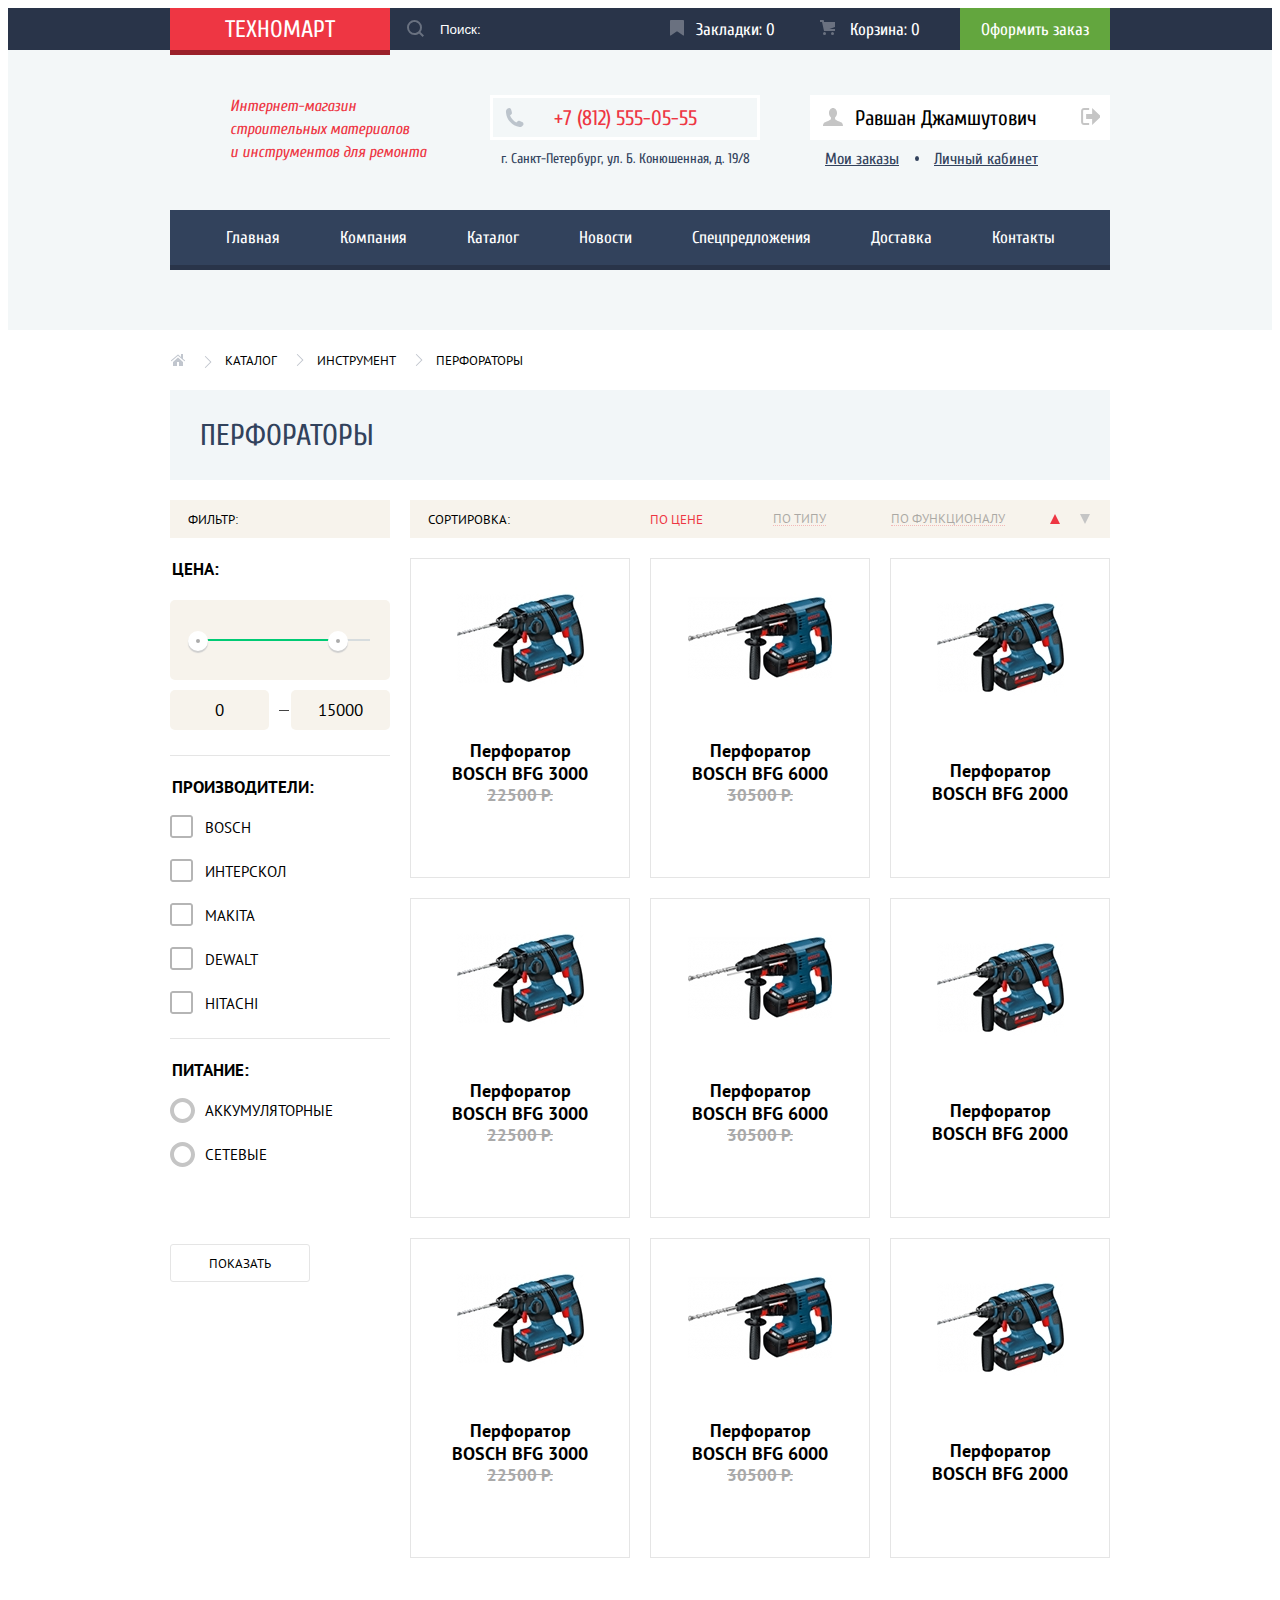
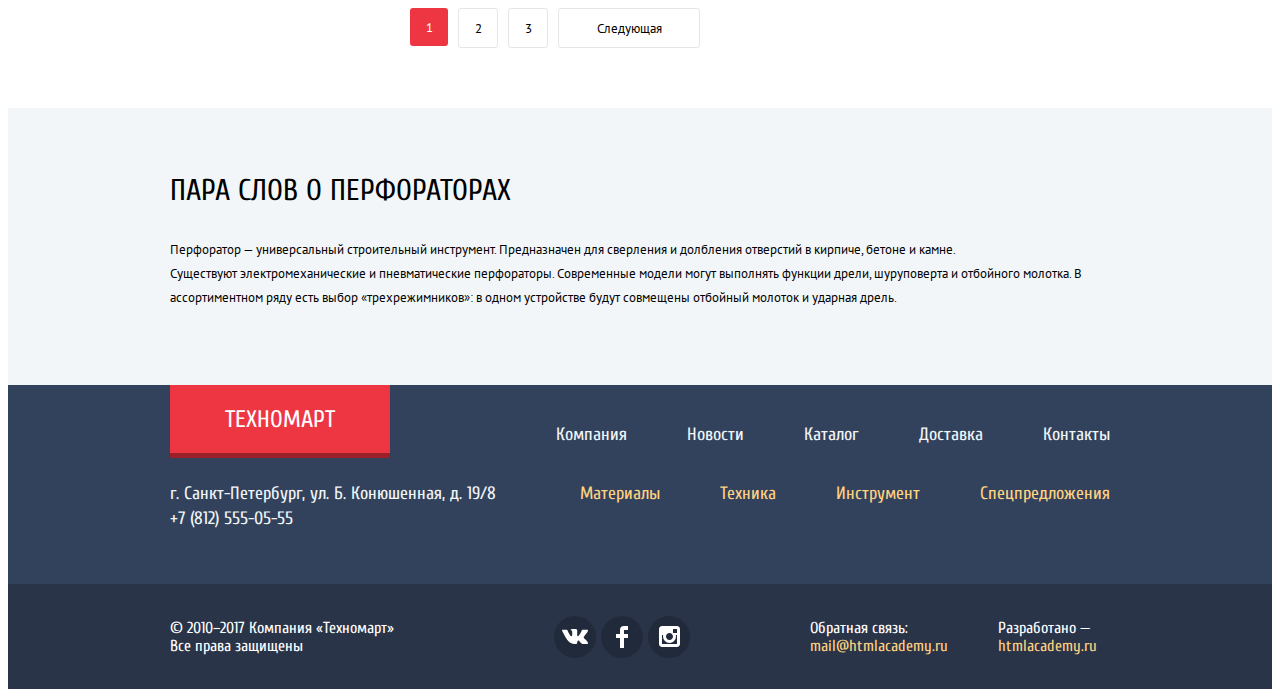
==== commit 70263337: "Правка блоков на переполнение" ====
--- a/catalog.html
+++ b/catalog.html
@@ -4,7 +4,7 @@
 	<meta charset="UTF-8">
     <title>HTML Academy: Техномарт</title>
     <link rel="stylesheet" type="text/css" href="css/normalize.css">
-    <link rel="stylesheet" type="text/css" href="css/style.css">
+    <link rel="stylesheet" type="text/css" href="css/style-min.css">
    	<link href="https://fonts.googleapis.com/css?family=Cuprum:400,400i,700" rel="stylesheet">  
    	<link href="https://fonts.googleapis.com/css?family=PT+Sans:400,700" rel="stylesheet">   
 </head>
@@ -106,30 +106,42 @@
 									</div>
 								</div>
 							</fieldset>	
-							<div class="filter_form_shadow_line"></div>
 							<fieldset class="filter_form_item">
 								<legend class="filter_form_item_title">Производители:</legend>
 								<div class="filter_framework manufacturers_framework">
-									<input type="checkbox" id="manufacturers_framework_bosch" class="manufacturers_framework_bosch visually_hidden">
-									<input type="checkbox" id="manufacturers_framework_interscol" class="manufacturers_framework_interscol visually_hidden">
-									<input type="checkbox" id="manufacturers_framework_makita" class="manufacturers_framework_makita visually_hidden">
-									<input type="checkbox" id="manufacturers_framework_dewalt" class="manufacturers_framework_dewalt visually_hidden">
-									<input type="checkbox" id="manufacturers_framework_hitachi" class="manufacturers_framework_hitachi visually_hidden">
-									<label for="manufacturers_framework_bosch" class="filter_framework_item manufacturers_framework_bosch">Bosch</label>
-									<label for="manufacturers_framework_interscol" class="filter_framework_item manufacturers_framework_interscol">Интерскол</label>
-									<label for="manufacturers_framework_makita" class="filter_framework_item manufacturers_framework_makita">Makita</label>
-									<label for="manufacturers_framework_dewalt" class="filter_framework_item manufacturers_framework_dewalt">Dewalt</label>
-									<label for="manufacturers_framework_hitachi" class="filter_framework_item manufacturers_framework_hitachi">Hitachi</label>
+									<div class="filter_form_container">
+										<input type="checkbox" id="manufacturers_framework_bosch" class="manufacturers_framework_bosch visually_hidden">
+										<label for="manufacturers_framework_bosch" class="filter_framework_item manufacturers_framework_bosch">Bosch</label>
+									</div>
+									<div class="filter_form_container">
+										<input type="checkbox" id="manufacturers_framework_interscol" class="manufacturers_framework_interscol visually_hidden">
+										<label for="manufacturers_framework_interscol" class="filter_framework_item manufacturers_framework_interscol">Интерскол</label>
+									</div>
+									<div class="filter_form_container">
+										<input type="checkbox" id="manufacturers_framework_makita" class="manufacturers_framework_makita visually_hidden">
+										<label for="manufacturers_framework_makita" class="filter_framework_item manufacturers_framework_makita">Makita</label>
+									</div>
+									<div class="filter_form_container">
+										<input type="checkbox" id="manufacturers_framework_dewalt" class="manufacturers_framework_dewalt visually_hidden">
+										<label for="manufacturers_framework_dewalt" class="filter_framework_item manufacturers_framework_dewalt">Dewalt</label>
+									</div>
+									<div class="filter_form_container">
+										<input type="checkbox" id="manufacturers_framework_hitachi" class="manufacturers_framework_hitachi visually_hidden">
+										<label for="manufacturers_framework_hitachi" class="filter_framework_item manufacturers_framework_hitachi">Hitachi</label>
+									</div>
 								</div>
 							</fieldset>
-							<div class="filter_form_shadow_line"></div>
 							<fieldset class="filter_form_item filter_item_electricity">
 								<legend class="filter_form_item_title">Питание:</legend>
 								<div class="filter_framework electricity_framework">
-									<input type="radio" id="electricity_framework_rechargeable" class="electricity_framework_rechargeable visually_hidden" name="electricity_framework">
-									<input type="radio" id="electricity_framework_network" class="electricity_framework_network visually_hidden" name="electricity_framework">
-									<label for="electricity_framework_rechargeable" class="filter_framework_item electricity_framework_rechargeable">Аккумуляторные</label>
-									<label for="electricity_framework_network" class="filter_framework_item electricity_framework_network">Сетевые</label>
+									<div class="filter_form_container">
+										<input type="radio" id="electricity_framework_rechargeable" class="electricity_framework_rechargeable visually_hidden" name="electricity_framework">
+										<label for="electricity_framework_rechargeable" class="filter_framework_item electricity_framework_rechargeable">Аккумуляторные</label>
+									</div>
+									<div class="filter_form_container">
+										<input type="radio" id="electricity_framework_network" class="electricity_framework_network visually_hidden" name="electricity_framework">
+										<label for="electricity_framework_network" class="filter_framework_item electricity_framework_network">Сетевые</label>
+									</div>
 								</div>
 							</fieldset>
 							<button type="submit" class="filter_button">Показать</button>				
@@ -330,7 +342,9 @@
 					<p class="product_added_close">Продолжить покупки</p>
 				</div>
 			</div>
-		</section>				
+		</section>
+		<div class="write_us_button display_off"></div>
+		<div class="write_us display_off"></div>				
 	</main>		
 	<footer>
 		<div class="footer_heater">
@@ -371,7 +385,6 @@
 			</div>
 		</div>
 	</footer>
-	<script src="js/script.js"></script>	
-	<script>document.write('<script src="http://' + (location.host || 'localhost').split(':')[0] + ':35729/livereload.js?snipver=1"></' + 'script>')</script>
+	<script src="js/script-min.js"></script>	
 </body>
 </html>--- a/css/style-min.css
+++ b/css/style-min.css
@@ -0,0 +1 @@
+html{box-sizing:border-box}body{font-family:"Cuprum",Arial,sans-serif;font-size:13px}a{text-decoration:none}.visually_hidden{position:absolute!important;clip:rect(1px 1px 1px 1px);clip:rect(1px,1px,1px,1px);padding:0!important;border:0!important;height:1px!important;width:1px!important;overflow:hidden}.display_off{display:none}.display_on{display:flex}.wrapper{width:940px;margin:0 auto}.top_header{width:100%;background-color:#293449;color:#fff}.top_header .wrapper{display:flex;flex-wrap:wrap;min-height:42px}.logo{display:flex;justify-content:center;align-items:center;position:relative;min-width:220px;font-size:24px;color:#fff;text-transform:uppercase;background-color:#ee3643}.logo::after{content:"";position:absolute;bottom:-5px;left:0;width:220px;height:5px;background-color:#9a212a}.logo:hover{background-color:#ca2c37}.logo:hover::after{background-color:#9a212a}.logo:active{background-color:#ba2732}.logo:active::after{background-color:#8e1e26}.top_header .wrapper{display:flex;height:100%}.top_header_link,.top_header .search{color:#fff;font-size:17px;min-height:42px}.top_header_link{display:flex;justify-content:center;align-items:center;min-width:150px}.search{display:flex;position:relative}.search_field{min-width:270px;background-color:#293449;border:0;padding-left:50px;background-image:url(../img/icon-search-stat.svg);background-repeat:no-repeat;background-position:17px 12px}.search_field:hover{background-image:url(../img/icon-search.svg)}.search_field:active{background-image:url(../img/icon-search.svg)}.search_field:focus{background-image:url(../img/icon-search-red.svg)}.search .search_field::-webkit-input-placeholder{color:#fff;opacity:1}.search .search_field::-moz-placeholder{color:#fff;opacity:1}.search .search_field:-webkit-input-placeholder{color:#fff;opacity:1}.search .search_field:-moz-placeholder{color:#fff;opacity:1}.search_field:focus,.search_field_label:focus{background-color:#fff;color:#000}.search_field:not(:focus):hover,.top_header_link:not(.ordering):hover{background-color:#212a3a}.bookmark{position:relative}.bookmark::before{content:"";position:absolute;top:12px;left:10px;width:17px;height:17px;background:url(../img/icon-bookmark.svg) no-repeat;opacity:.3}.bookmark:hover::before{opacity:1}.bookmark:active::before{opacity:.5}.basket{position:relative}.basket::before{content:"";position:absolute;top:12px;left:10px;width:17px;height:17px;background:url(../img/icon-cart.svg) no-repeat;opacity:.3}.basket:hover::before{opacity:1}.basket:active::before{opacity:.5}.bookmark:active,.basket:active{background-color:#161d29;color:rgba(255,255,255,0.5)}.basket_buy{background:#ee3643}.bookmark_add{background:#ee3643}.ordering{background-color:#63a63e}.ordering:hover{background-color:#5fbb2d}.ordering:active{background-color:#518534;color:rgba(255,255,255,0.5)}.main_header_main{min-height:280px;background-color:#f3f7f8}.main_header_main .wrapper:first-child{display:flex;min-height:115px;padding-top:45px}.main_header_main .wrapper:last-child{display:flex}.main_header_about_market{display:flex;justify-content:center;align-items:flex-start;min-width:320px;width:196px;color:#ee3643;font-style:italic;font-size:16px;line-height:23px}.main_header_about_market_text{display:flex;align-items:center;width:200px;margin:0}.main_header_contacts{display:flex;position:relative;flex-direction:column;justify-content:flex-start;align-items:center}.main_header_contacts::before{content:"";position:absolute;top:13px;left:15px;width:19px;height:19px;background:url(../img/icon-phone.svg) no-repeat;opacity:.9}.main_header_contacts_link{display:flex;justify-content:center;align-items:center;box-sizing:border-box;min-width:270px;min-height:45px;font-size:21px;color:#ee3643;border:3px solid #fff}.main_header_contacts_text{margin-top:10px;font-size:14px;color:#32425c}.entry{display:flex;justify-content:flex-end;align-items:flex-start;min-width:350px}.entry_form{display:flex}.entry_form_login{display:flex;position:relative;justify-content:flex-start;align-items:center;box-sizing:border-box;min-width:120px;min-height:45px;padding-left:48px;margin-right:10px;background-color:#fff}.entry_form_login::before{content:"";position:absolute;top:14px;left:14px;width:20px;height:17px;background:url(../img/icon-login.svg) no-repeat;opacity:.3}.entry_form_login:hover::before{background:url(../img/icon-login-hover.svg) no-repeat;opacity:1}.entry_form_login:active::before{background:url(../img/icon-login.svg) no-repeat;opacity:.3}.entry_form_registration{display:flex;justify-content:center;align-items:center;min-width:150px;min-height:45px;background-color:#fff}.entry_form_link,.entry_name_customer{font-size:21px;color:#000}.entry_form_link:hover,.entry_persone_info_link:hover{color:#ee3643}.entry_form_link:active,.entry_name_customer:active,.entry_persone_info_link:active{color:rgba(0,0,0,0.3)}.entry_persone_info{display:flex;justify-content:flex-start;align-items:center;position:relative}.entry_persone_info_link:first-child{margin-right:20px}.entry_persone_info_link:first-child::after{content:"";width:4px;height:5px;background-color:#32425c;border-radius:50%;margin-left:15px;position:absolute;top:6px;left:90px}.entry_persone_info_link{font-size:16px;color:#32425c;text-decoration:underline;margin-left:15px}.entry_name{display:flex;position:relative;justify-content:flex-start;align-items:center;min-width:300px;min-height:45px;background-color:#fff;margin-bottom:10px;box-sizing:border-box}.entry_name_customer{margin:0 0 0 45px}.entry_name:before{content:"";position:absolute;top:13px;left:13px;width:20px;height:18px;background-image:url(../img/icon-user.svg);background-repeat:no-repeat}.entry_name:hover:before{background-image:url(../img/icon-user-hover.svg)}.entry_name:active:before{background-image:url(../img/icon-user.svg)}.entry_name label[for="button_entry"]{position:absolute;top:13px;right:10px;width:20px;height:17px;background-image:url(../img/icon-logout.svg);background-repeat:no-repeat}.entry_name:hover label[for="button_entry"]{background-image:url(../img/icon-logout-hover.svg)}.entry_name:active label[for="button_entry"]{background-image:url(../img/icon-logout.svg)}.main_navigation{width:100%;min-height:55px;background-color:#32425c;border-bottom:5px solid #293449}.main_navigation_list{display:flex;flex-wrap:wrap;justify-content:center;list-style:none;margin:0;padding:0}.main_navigation_link{display:flex;justify-content:center;align-items:center;min-height:55px;font-size:17px;color:#fff;background-color:#32425c;padding-left:30px;padding-right:30px}.main_navigation_link:hover{background-color:#293449}.main_navigation_link:active{background-color:#1d2739;opacity:.5}.category_headline{font-size:30px;color:#32425c;font-weight:400;text-transform:uppercase;margin:0}.main_categories{background-color:#fff;margin-bottom:55px}.main_categories_cell{display:flex;flex-wrap:wrap;justify-content:space-between;padding-top:35px}.categories_cell_item{display:flex;flex-direction:column;justify-content:flex-start;align-items:flex-start;width:300px;height:125px;box-sizing:border-box;padding-top:25px;padding-left:25px;margin-bottom:20px}.slider_and_info .categories_cell_item:last-of-type{margin-bottom:0}.categories_cell_category{font-size:24px;font-weight:400;color:#fff;margin-top:0;margin-bottom:15px}.categories_cell_link{display:flex;justify-content:center;align-items:center;width:135px;height:40px;border-radius:5px;background-color:rgba(0,0,0,0.1);text-transform:uppercase;font-size:14px;color:#fff}.categories_cell_link:hover{background-color:rgba(0,0,0,0.2)}.categories_cell_link:active{background-color:rgba(0,0,0,0.3)}.material{background-color:#ffbf47;background-image:url(../img/icon-materials.svg);background-repeat:no-repeat;background-position:213px 31px}.sticker{position:relative;overflow:hidden}.sticker::after{content:"new";position:absolute;top:5px;right:-23px;width:80px;height:25px;background-color:#ff5357;color:#fff;display:flex;justify-content:center;align-items:center;transform:rotate(45deg)}.instrument{background-color:#3bbce3;background-image:url(../img/icon-instruments.svg);background-repeat:no-repeat;background-position:198px 33px}.technics{background-color:#dc91d8;background-image:url(../img/icon-technics.svg);background-repeat:no-repeat;background-position:191px 31px}.discounts{background-color:#8ed78f;background-image:url(../img/icon-discounts.svg);background-repeat:no-repeat;background-position:196px 26px}.delivery{background-color:#ffc047;background-image:url(../img/icon-delivery.svg);background-repeat:no-repeat;background-position:191px 32px}.slider_and_info{display:flex;justify-content:space-between}.info{display:flex;flex-direction:column;align-items:flex-end;width:300px}.slider{display:flex;position:relative;width:620px;overflow:hidden}#slider_swich_backward:checked ~ .slider_drill,#slider_swich_backward:checked ~ .slider_puncher{transform:translate(0)}.slider_swich_forward:checked ~ .slider_drill,.slider_swich_forward:checked ~ .slider_puncher{transform:translateX(-620px)}.slider label[for="slider_swich_backward"]{position:absolute;top:114px;left:25px;width:22px;height:40px;background-image:url(../img/icon-left.svg);background-repeat:no-repeat;background-position:0 0;z-index:1}.slider label[for="slider_swich_forward"]{position:absolute;top:114px;right:20px;width:22px;height:40px;background-image:url(../img/icon-right.svg);background-repeat:no-repeat;background-position:0 0;z-index:1}.slider_category{font-size:36px;color:#fff;text-transform:uppercase;margin:0;position:absolute;top:20px;left:25px}.slider_comment{font-size:18px;color:#fff;position:absolute;top:65px;left:25px}.slider_drill,.slider_puncher{position:relative}.slider_drill{background-color:#2b1a18}.slider_puncher{background-color:#897664}.slider_and_info .image_container{height:270px}.slider_link{display:flex;justify-content:center;align-items:center;position:absolute;bottom:22px;left:25px;width:195px;height:38px;border-radius:5px}.main_link{background-color:#ee3643;font-size:14px;color:#fff;text-transform:uppercase;border:0}.main_link:hover{background-color:#ca2c37}.main_link:active{background-color:#ba2732}.popular_products{background-color:#fff;margin-bottom:20px}.popular_products_head,.popular_manufacturer_head{display:flex;box-sizing:border-box;justify-content:space-between;align-items:center;width:100%;min-height:90px;background-color:#f9f5f0;padding-left:30px;padding-right:25px;margin-bottom:20px}.popular_category_link{display:flex;justify-content:center;align-items:center;width:255px;height:40px;border-radius:5px}.products_grid{display:flex;flex-wrap:wrap}.products_grid_item{display:flex;position:relative;flex-direction:column;justify-content:space-between;align-items:center;width:220px;height:320px;box-sizing:border-box;padding-bottom:20px;border:1px solid #e5e5e5;margin-bottom:20px;margin-right:20px}.popular_products .products_grid_item:nth-of-type(4n){margin-right:0}.products_grid_item:hover{box-shadow:0 10px 25px rgba(41,52,73,0.5)}.container_grid_item{display:flex;position:relative;justify-content:center;align-items:center;width:100%;height:180px}.buy_or_remember{position:absolute;top:43px;left:41px;display:none}.products_grid_item:hover .products_grid_image{display:none}.products_grid_item:hover .buy_or_remember{display:block}.price{display:flex;flex-direction:column;justify-content:center;align-items:center}.products_grid_name{width:160px;height:18px;text-align:center;font-family:"PT Sans",Arial,sans-serif;font-size:18px;font-weight:700;color:#000;margin-bottom:10px}.old_price{font-family:"PT Sans",Arial,sans-serif;font-size:17px;font-weight:700;color:#a9a9a9;text-decoration:line-through;text-transform:uppercase;margin-bottom:13px}.price .main_link{position:relative;display:flex;justify-content:center;align-items:center;width:140px;height:38px;box-sizing:border-box;font-family:"PT Sans",Arial,sans-serif;font-size:17px;font-weight:700;color:#fff;text-transform:uppercase;background:url(../img/price-link-background.svg) no-repeat;background-color:transparent}.price .main_link:hover{background-image:url(../img/price-link-background-hover.svg)}.price .main_link:active{background-image:url(../img/price-link-background-active.svg)}.buy_or_remember .buy{position:relative;display:flex;justify-content:center;align-items:center;width:135px;height:38px;border-radius:3px;background-color:#63a63e;box-shadow:inset 0 -3px 0 #367315;font-size:14px;color:#fff;text-transform:uppercase;margin-bottom:8px}.buy_or_remember .buy:hover{background-color:#5fbb2d;box-shadow:inset 0 -3px 0 #367315}.buy_or_remember .buy:active{background-color:#518534;box-shadow:none}.buy_or_remember .buy::before{content:"";position:absolute;top:11px;left:12px;width:15px;height:15px;background:url(../img/icon-cart.svg) no-repeat;opacity:.3}.buy_or_remember .buy:hover::before,.buy_or_remember .buy:active::before{opacity:1}.buy_or_remember .save{display:flex;box-sizing:border-box;justify-content:center;align-items:center;width:135px;height:38px;border-radius:3px;border:3px solid #63a63e;font-size:14px;color:#32425c;text-transform:uppercase}.buy_or_remember .save:hover{border:3px solid #32425c}.buy_or_remember .save:active{border:3px solid #32425c;opacity:.3;color:#32425c}.popular_manufacturer{background-color:#fff}.popular_manufacturer_grid{display:flex;align-content:space-between;min-height:310px;flex-wrap:wrap;margin-bottom:65px}.popular_manufacturer_grid_link{display:flex;box-sizing:border-box;justify-content:center;align-items:center;width:220px;height:145px;border:1px solid #eaeaea;margin-right:17px;margin-bottom:20px}.popular_manufacturer_grid_link:nth-of-type(4n){margin-right:0}.popular_manufacturer_grid_link:hover{box-shadow:0 10px 25px rgba(41,52,73,0.5)}.popular_manufacturer_grid_link:active{box-shadow:0 4px 10px rgba(41,52,73,0.5)}.services{background-color:#f4f7f9;padding-top:65px;padding-bottom:105px;overflow:hidden}.services_top_part{margin-bottom:70px}.services_top_part_title{font-size:30px;color:#000;font-weight:400;text-transform:uppercase}.services_paragraph{font-family:"PT Sans",Arial,sans-serif;font-size:13px;color:#000;line-height:24px;margin:0}.services_headline{font-size:36px;color:#32425c;text-transform:uppercase;margin:0}.services_bottom_part{display:flex;justify-content:flex-start;align-items:flex-start;position:relative}#services_delivery_on:checked ~ .services_delivery{display:block}#services_delivery_on:checked ~ .services_guarantee,#services_delivery_on:checked ~ .services_credit{display:none}#services_guarantee_on:checked ~ .services_guarantee{display:block}#services_guarantee_on:checked ~ .services_delivery,#services_guarantee_on:checked ~ .services_credit{display:none}#services_credit_on:checked ~ .services_credit{display:block}#services_credit_on:checked ~ .services_delivery,#services_credit_on:checked ~ .services_guarantee{display:none}.services_bottom_part_nav{display:flex;position:relative;box-sizing:border-box;flex-direction:column;min-width:240px;list-style:none;align-self:flex-start;margin:0;padding:0}.services_bottom_part_nav:after{content:"";position:absolute;top:-35px;right:-1px;width:11px;height:280px;background:url(../img/shadow_line.png) no-repeat}.services_bottom_part_nav_category{display:flex;align-items:center;width:240px;height:61px;background-color:#32425c;font-size:21px;font-weight:700;color:#fff;padding-left:23px}.services_bottom_part_nav_category:hover{background-color:#293449}.services_bottom_part_nav_category:active{background-color:#fff;color:#32425c}#services_delivery_on:checked ~ .services_bottom_part_nav .services_delivery_on_button{background-color:#fff;color:#32425c}#services_guarantee_on:checked ~ .services_bottom_part_nav .services_guarantee_on_button{background-color:#fff;color:#32425c}#services_credit_on:checked ~ .services_bottom_part_nav .services_credit_on_button{background-color:#fff;color:#32425c}.services_bottom_content{margin-left:80px}.services_delivery::after{content:"";position:absolute;top:20px;right:0;width:468px;height:261px;background-image:url(../img/delivery-car.png);background-repeat:no-repeat}.services_guarantee::after{content:"";position:absolute;top:0;right:0;width:389px;height:283px;background-image:url(../img/guarantee.png);background-repeat:no-repeat}.services_credit::after{content:"";position:absolute;top:0;right:0;width:465px;height:285px;background-image:url(../img/credit.png);background-repeat:no-repeat}.services_bottom_content .services_headline{margin-bottom:20px}.services_credit .main_link{display:flex;justify-content:center;align-items:center;width:195px;height:38px;border:5px}.services_credit p:last-of-type{margin-bottom:30px}.about .wrapper{display:flex;justify-content:space-between;padding-top:80px;margin-bottom:85px}.about_company{display:flex;flex-direction:column;width:520px}.contacts{display:flex;flex-direction:column;width:300px}.about_headline{font-size:30px;font-weight:400;text-transform:uppercase;margin-top:0;margin-bottom:20px}.about_company .services_paragraph{margin-bottom:20px}.about_company_list{list-style:none;margin:0}.about_company li:not(:last-child){margin-bottom:20px}.about_company li:last-child{margin-bottom:35px}.about_company .main_link{display:flex;justify-content:center;align-items:center;width:220px;height:38px;border-radius:5px}.about_company_link{position:relative;font-size:18px;color:#000}.about_company_link::before{content:"";position:absolute;top:50%;left:-35px;width:25px;height:2px;background-color:#ee3643}.contacts .services_paragraph{margin-bottom:30px}.contacts_maps{margin-bottom:35px}.contacts .main_link{display:flex;justify-content:center;align-items:center;width:300px;height:38px;border-radius:5px}.write_us{position:fixed;top:50%;margin-top:-215px;left:50%;margin-left:-310px;right:0;background-color:#fff;flex-direction:column;width:620px;height:430px;box-shadow:0 20px 40px rgba(0,0,0,0.75);box-sizing:border-box;border-top:7px solid #ff5257;padding-top:48px;z-index:1}.write_us .wrapper{width:460px;margin:0 auto}.write_us_footer{height:112px;background-color:#f4f4f4}.write_us_footer .wrapper{display:flex;height:112px;justify-content:center;align-items:center}.write_us_send{width:460px;height:38px;border-radius:3px;border:0}.customer_data{display:flex;justify-content:space-between}.customer_data_item{display:flex;flex-direction:column;width:220px;margin-bottom:22px}.customer_label{font-size:18px;margin-bottom:10px}.customer_data_item_field{width:220px;height:38px;border:2px solid #dee3e4;border-radius:3px;font-family:"PT Sans",Arial,sans-serif;font-size:13px;padding-left:15px;box-sizing:border-box}.customer_entry_field{width:100%;height:114px;resize:none;border:2px solid #dee3e4;border-radius:3px;font-family:"PT Sans",Arial,sans-serif;font-size:13px;padding-top:10px;padding-left:15px;box-sizing:border-box;margin-top:10px;margin-bottom:37px}.pop_up_close{position:absolute;top:15px;right:9px;width:21px;height:21px}.pop_up_close::before,.pop_up_close::after{content:"";position:absolute;width:23px;height:3px;background-color:#ee3643}.pop_up_close::before{transform:rotate(45deg)}.pop_up_close::after{transform:rotate(-45deg)}.screen_shading{display:none;position:fixed;top:0;left:0;width:100%;height:100%;background:transparent;opacity:.5;z-index:1}.modal_show{display:flex;animation:bounce .6s}@keyframes bounce{0%{transform:translateY(2000px)}70%{transform:translateY(-30px)}90%{transform:translateY(10px)}100%{transform:translateY(0)}}.maps{position:fixed;top:50%;margin-top:-225px;left:50%;margin-left:-471px;right:0;background-color:#fff;width:943px;height:449px;box-shadow:0 20px 40px rgba(0,0,0,0.75);z-index:1}.interactive_map{border:0}.product_added{position:fixed;flex-direction:column;top:50%;left:50%;margin-top:-141px;margin-left:-310px;box-sizing:border-box;width:620px;min-height:282px;border-top:7px solid #ee3643;background-color:#fff;box-shadow:0 20px 40px rgba(0,0,0,0.75);z-index:1}.product_added .wrapper{display:flex;align-items:center;width:460px;margin:0 auto}.product_added > .wrapper{height:163px;justify-content:flex-start}.product_added_title{position:relative;font-size:30px;margin:0 0 0 100px}.product_added_title::before{content:"";position:absolute;top:-13px;left:-98px;width:66px;height:66px;background:url(../img/icon-mark.svg) no-repeat}.product_added_footer{background-color:#f1f1f1;width:100%;margin-top:auto;margin-bottom:0}.product_added_footer > .wrapper{height:112px;justify-content:center}.product_added_footer .main_link{display:flex;justify-content:center;align-items:center;width:220px;height:38px;border-radius:3px;margin-right:20px}.product_added_close{display:flex;justify-content:center;align-items:center;width:220px;height:38px;background-color:#fff;border-radius:3px;margin:0;text-transform:uppercase;font-size:14px}.breadcrumbs_list{display:flex;list-style:none;margin:0;padding:0}.breadcrumbs_list_item{display:flex;align-items:center;height:60px;margin-right:40px}.breadcrumbs_link{position:relative;font-family:"PT Sans",Arial,sans-serif;font-size:13px;color:#000;text-transform:uppercase}.breadcrumbs_link_main{display:flex;width:15px;height:12px;background-image:url(../img/icon-home.svg);background-repeat:no-repeat}.breadcrumbs_list_item:not(:last-child) .breadcrumbs_link::after{content:"";position:absolute;top:2px;right:-27px;width:8px;height:12px;background-image:url(../img/icon-right-small.svg);background-repeat:no-repeat}.perforator_link{display:flex;justify-content:flex-start;align-items:center;width:100%;min-height:90px}.perforator_link .category_headline{margin-left:30px}.perforator_link{background-color:#f2f6f8;margin-bottom:20px}.product_page_container{display:flex;justify-content:space-between}.product_page .product_grid{display:flex;flex-direction:column;width:700px}.filter{display:flex;flex-direction:column;align-self:flex-start;width:220px;background-color:#fff}.column_pointer{display:flex;justify-content:flex-start;align-items:center;height:38px;font-family:"PT Sans",Arial,sans-serif;font-size:13px;color:#000;text-transform:uppercase;padding-left:18px;margin:0;background-color:#f7f3ec}.filter_form_item:not(:last-of-type){border-bottom:1px solid #e5e5e5;padding-bottom:25px}.filter_form_item_title{display:flex;justify-content:flex-start;align-items:center;width:100%;font-family:"PT Sans",Arial,sans-serif;font-size:17px;font-weight:700;color:#000;background-color:#fff;text-transform:uppercase;padding-top:20px;padding-bottom:20px}.filter_form_item{width:100%;margin:0;padding:0;border:none}.range_filter{width:100%}.range_control{position:relative;height:41px;padding-top:39px;margin-bottom:10px;background-color:#f7f3ec;border-radius:5px;padding-right:20px;padding-left:20px}.range_control .scale{height:2px;background:#d7dcde}.range_control .bar{width:80%;height:2px;background:#00ca74}.range_control .toggle{position:absolute;top:31px;left:0;width:4px;height:4px;padding:0;border:8px solid #fff;background-color:#ababab;border-radius:50%;box-shadow:0 2px 1px 0 #cfcfcf;cursor:pointer}.range_control .toggle_min{left:18px}.range_control .toggle_max{left:158px}.price_control{display:flex;justify-content:space-between;font-size:0}.price_control_label{display:flex;justify-content:center;align-items:center}.price_control_input{width:95px;min-height:38px;font-size:17px;font-family:"PT Sans",Arial,sans-serif;text-transform:uppercase;border:none;border-radius:5px;background:#f7f3ec;text-align:center}.min_price{position:relative}.min_price::after{content:"";position:absolute;right:-20px;width:10px;height:1px;background-color:#444}.filter_framework{display:flex;flex-direction:column}.filter_framework_item{position:relative;font-size:15px;font-family:"PT Sans",Arial,sans-serif;text-transform:uppercase;margin-left:35px}.filter_form_container:not(:last-child){margin-bottom:25px}.filter_framework_item:disabled{opacity:.4}.filter_framework_item:not(:last-child){margin-bottom:25px}.filter_framework_item::before{content:"";position:absolute;top:-3px;left:-35px;width:25px;height:25px;background-repeat:no-repeat}.manufacturers_framework .filter_framework_item::before{background-image:url(../img/checkbox-off.svg)}.electricity_framework .filter_framework_item::before{background-image:url(../img/radio-off.svg)}.electricity_framework .filter_framework_item:hover::before{background-image:url(../img/radio-off-hover.svg)}.manufacturers_framework .filter_framework_item:hover::before{background-image:url(../img/checkbox-off-hover.svg)}.manufacturers_framework_bosch:checked ~ .manufacturers_framework_bosch::before,.manufacturers_framework_interscol:checked ~ .manufacturers_framework_interscol::before,.manufacturers_framework_makita:checked ~ .manufacturers_framework_makita::before,.manufacturers_framework_dewalt:checked ~ .manufacturers_framework_dewalt::before,.manufacturers_framework_hitachi:checked ~ .manufacturers_framework_hitachi::before{background-image:url(../img/checkbox-on.svg)}.manufacturers_framework_bosch:checked ~ .manufacturers_framework_bosch:hover::before,.manufacturers_framework_interscol:checked ~ .manufacturers_framework_interscol:hover::before,.manufacturers_framework_makita:checked ~ .manufacturers_framework_makita:hover::before,.manufacturers_framework_dewalt:checked ~ .manufacturers_framework_dewalt:hover::before,.manufacturers_framework_hitachi:checked ~ .manufacturers_framework_hitachi:hover::before{background-image:url(../img/checkbox-on-hover.svg)}.electricity_framework_rechargeable:checked ~ .electricity_framework_rechargeable::before,.electricity_framework_network:checked ~ .electricity_framework_network::before{background-image:url(../img/radio-on.svg)}.electricity_framework_rechargeable:checked ~ .electricity_framework_rechargeable:hover::before,.electricity_framework_network:checked ~ .electricity_framework_network:hover::before{background-image:url(../img/radio-on-hover.svg)}.filter_item_electricity{margin-bottom:80px}.filter_button{font-family:"PT Sans",Arial,sans-serif;font-size:13px;color:#000;text-transform:uppercase;width:140px;height:38px;border:1px solid #e5e5e5;background-color:#fff;border-radius:3px}.filter_button:hover{border:1px solid #bdc6ca}.filter_button:active{border:1px solid #ee3643}.sorting{display:flex;align-items:center;background-color:#f7f3ec;margin-bottom:20px}.sorting_title{margin-right:140px}.sorting_by_price{margin-right:70px}.sorting_by_type{margin-right:65px}.sorting_by_function{margin-right:45px}.sorting_link{flex-wrap:nowrap;font-family:"PT Sans",Arial,sans-serif;font-size:13px;line-height:13px;color:#000;opacity:.3;text-transform:uppercase;border-bottom:1px dotted #ee3643}.sorting_link:hover{color:#000;opacity:1;border-bottom:1px solid #ee3643}.sorting_link_active{color:#ee3643;opacity:1;border:none}.sorting_by_increase{width:0;height:0;border-top:0;border-right:5px solid transparent;border-left:5px solid transparent;border-bottom:10px solid #c5c5c5;margin-right:20px}.sort_by_reduction{width:0;height:0;border-top:10px solid #c5c5c5;border-right:5px solid transparent;border-left:5px solid transparent;border-bottom:0}.sorting_by_increase:hover{border-bottom:10px solid #231f20}.sort_by_reduction:hover{border-top:10px solid #231f20}.sorting_by_increase_active{border-bottom:10px solid #ee3643}.sort_by_reduction_active{border-top:10px solid #ee3643}.puncher_products_grid{display:flex;flex-wrap:wrap;justify-content:space-between}.puncher_products_grid .products_grid_item:nth-of-type(3n){margin-right:0}.puncher_products_grid .products_grid_item:not(:nth-last-child(-n+3)){margin-bottom:20px}.puncher_products_grid .products_grid_item:nth-last-child(-n+3){margin-bottom:50px}.pagination{margin-bottom:60px}.pagination_list{display:flex;list-style:none;margin:0;padding:0}.pagination_list_item{margin-right:10px}.pagination_list_item_link{display:flex;justify-content:center;align-items:center;font-family:"PT Sans",Arial,sans-serif;font-size:13px;color:#000;background-color:#fff;border:1px solid #e5e5e5;border-radius:3px}.pagination_list_item_link:not(.pagination_next){width:38px;height:38px}.pagination_next{width:140px;height:38px}.pagination_list_item_link:hover{border:1px solid #bdc6ca}.pagination_list_item_link:active{border:1px solid #ee3643}.pagination_list_item_link_active{color:#fff;background-color:#ee3643;border:none}.about_punchers{background-color:#f2f6f8;padding-top:65px;padding-bottom:75px}.about_punchers_title{margin-top:0;margin-bottom:30px}.footer_heater{background-color:#32425c;padding-bottom:50px}.footer_heater .wrapper{display:flex;flex-direction:column}.footer_heater_top,.footer_heater_bottom{display:flex;justify-content:space-between}.footer_heater_top .logo{width:220px;height:68px;margin-bottom:30px;margin-right:100px}.footer_heater_top_list,.footer_heater_bottom_list{display:flex;flex-wrap:wrap;align-items:center;list-style:none;padding:0}.footer_heater_bottom_list{align-items:flex-start}.footer_contacts{margin:0}.footer_contacts_link{line-height:30px}.footer_heater_top_list_item:not(:last-child),.footer_heater_bottom_list_item:not(:last-child){margin-right:60px}.grey{color:#f1f5f7}.yellow{color:#ffd180}.footer_nav_link{font-size:18px}.footer_nav_link:hover{text-decoration:underline}.footer_nav_link:active{opacity:.5;text-decoration:none}.footer_contacts,.footer_contacts_link{font-size:18px;color:#f1f5f7}.footer_heater_bottom > ul{list-style:none;margin:0}.footer_footer{background-color:#293449}.footer_footer .wrapper{display:flex;align-items:center;min-height:105px}.copyright{font-size:16px;line-height:18px;color:#fff;margin:0}.social{display:flex;justify-content:center;margin-left:160px}.social_link{display:block;width:42px;height:42px;background-color:#212a3a;color:#fff;border-radius:50%}.social_link_vk{background-image:url(../img/icon-vk.svg);background-repeat:no-repeat;background-position:50% 50%;margin-right:5px}.social_link_facebook{background-image:url(../img/icon-fb.svg);background-repeat:no-repeat;background-position:50% 50%;margin-right:5px}.social_link_instagram{background-image:url(../img/icon-insta.svg);background-repeat:no-repeat;background-position:50% 50%}.social_link:hover,.social_link:active{background-color:#ee3643}.feedback{margin-left:120px}.developed_by{margin-left:50px}.feedback,.developed_by{font-size:16px;color:#fff}.feedback_link,.developed_by_link{color:#ffd180}.feedback_link:hover,.developed_by_link:hover{text-decoration:underline}.feedback_link:active,.developed_by_link:active{color:#ee3643}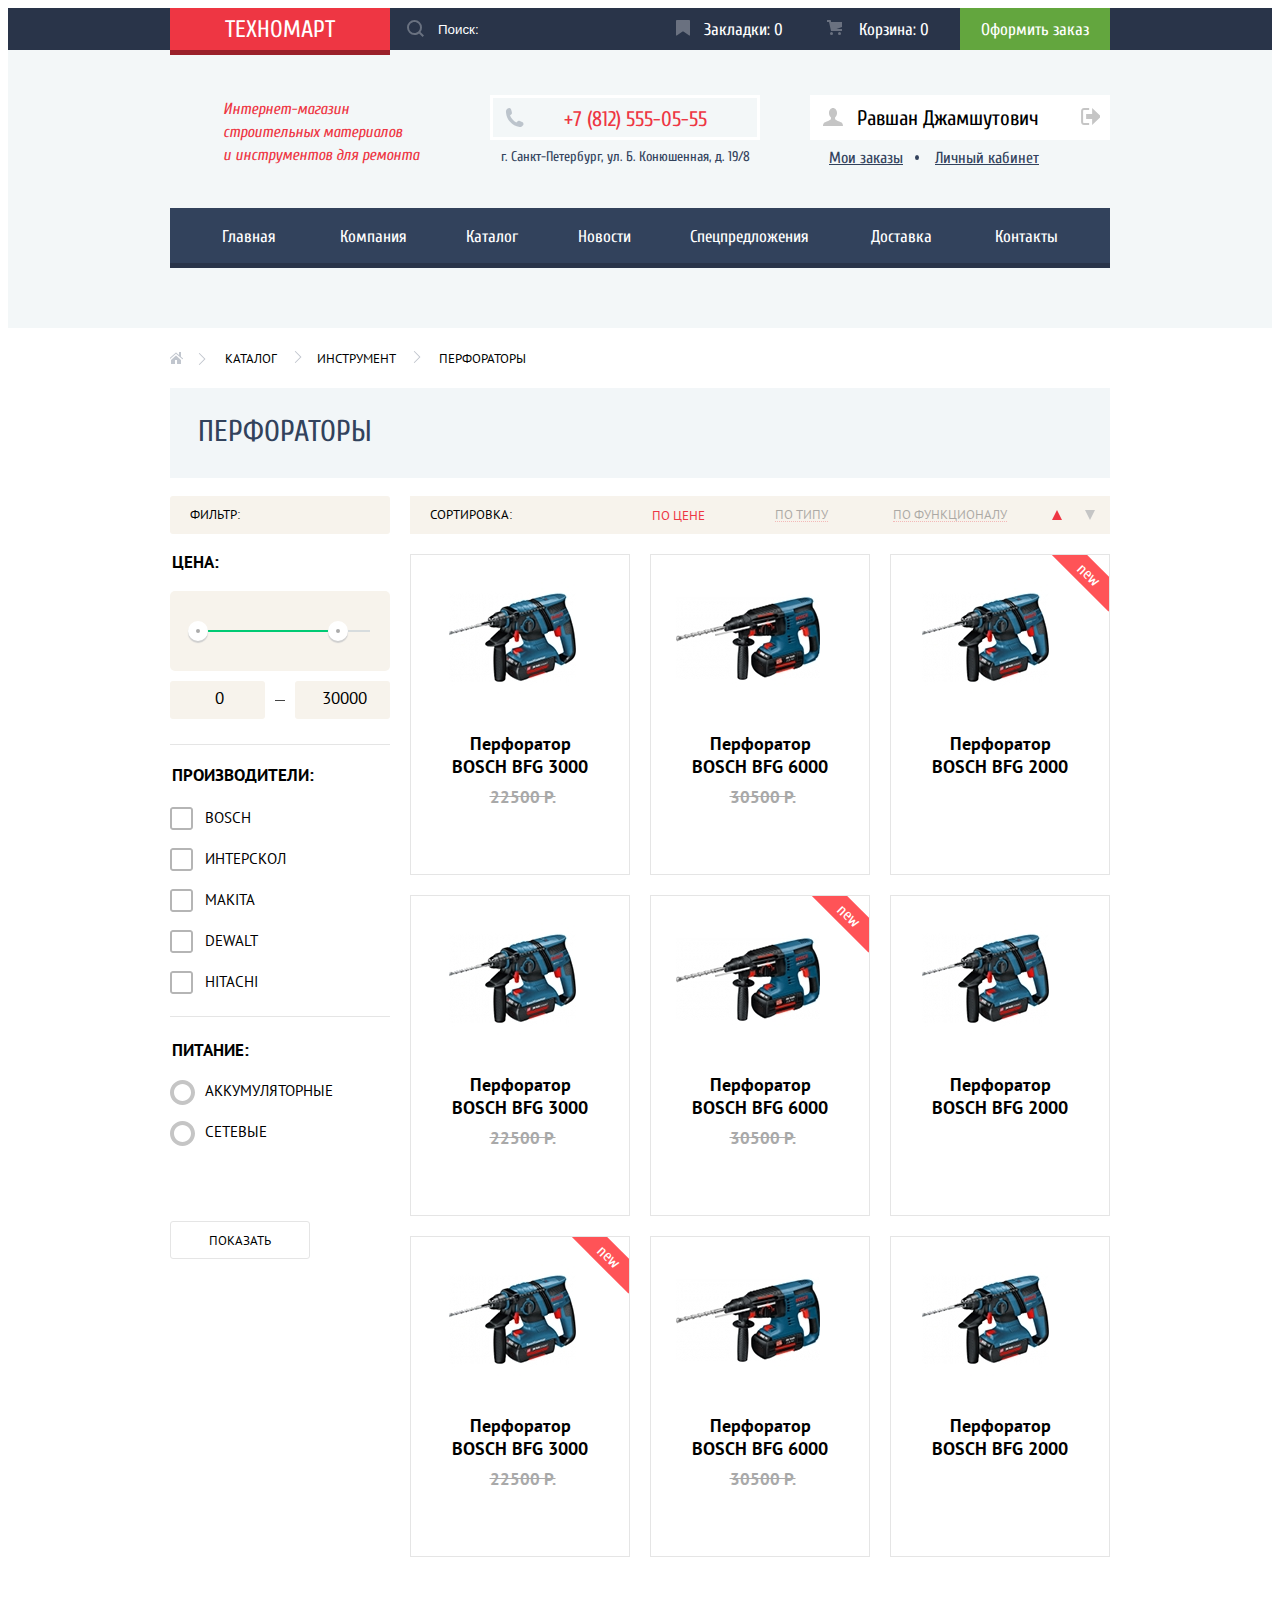
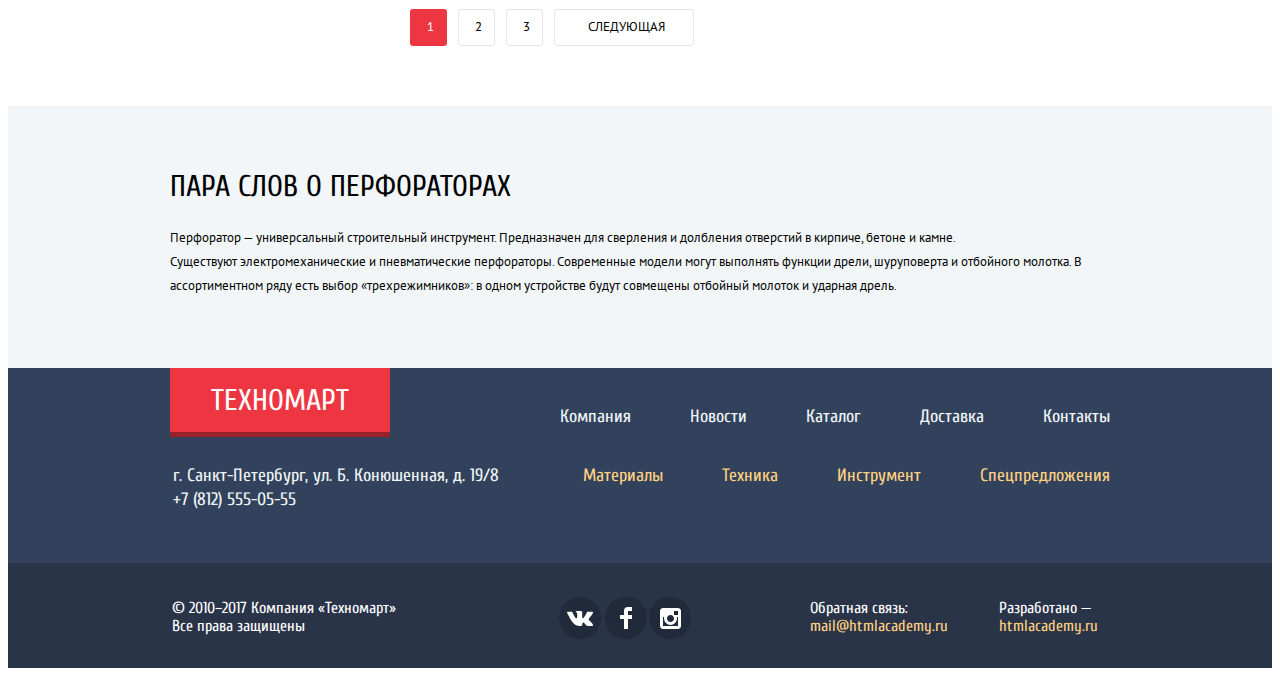
==== commit 90a11fd8: "Правки по PixelPerfect" ====
--- a/catalog.html
+++ b/catalog.html
@@ -4,9 +4,7 @@
 	<meta charset="UTF-8">
     <title>HTML Academy: Техномарт</title>
     <link rel="stylesheet" type="text/css" href="css/normalize.css">
-    <link rel="stylesheet" type="text/css" href="css/style-min.css">
-   	<link href="https://fonts.googleapis.com/css?family=Cuprum:400,400i,700" rel="stylesheet">  
-   	<link href="https://fonts.googleapis.com/css?family=PT+Sans:400,700" rel="stylesheet">   
+    <link rel="stylesheet" type="text/css" href="css/style-min.css"> 
 </head>
 <body>
 	<header class="main_header">
@@ -54,13 +52,13 @@
 			<div class="wrapper">
 				<nav class="main_navigation">
 					<ul class="main_navigation_list">
-						<li><a href="index.html" class="main_navigation_link">Главная</a></li>
-						<li><a href="" class="main_navigation_link">Компания</a></li>
-						<li><a href="catalog.html" class="main_navigation_link">Каталог</a></li>
-						<li><a href="" class="main_navigation_link">Новости</a></li>
-						<li><a href="" class="main_navigation_link">Спецпредложения</a></li>
-						<li><a href="" class="main_navigation_link">Доставка</a></li>
-						<li><a href="" class="main_navigation_link">Контакты</a></li>
+						<li><a href="index.html" class="main_navigation_link main_navigation_chief_link">Главная</a></li>
+						<li><a href="" class="main_navigation_link main_navigation_company_link">Компания</a></li>
+						<li><a href="catalog.html" class="main_navigation_link main_navigation_catalog_link">Каталог</a></li>
+						<li><a href="" class="main_navigation_link main_navigation_new_link">Новости</a></li>
+						<li><a href="" class="main_navigation_link main_navigation_special_offer_link">Спецпредложения</a></li>
+						<li><a href="" class="main_navigation_link main_navigation_delivery_link">Доставка</a></li>
+						<li><a href="" class="main_navigation_link main_navigation_contact_link">Контакты</a></li>
 					</ul>
 				</nav>
 			</div>
@@ -86,7 +84,7 @@
 					<aside class="filter">
 						<p class="column_pointer">Фильтр:</p>
 						<form class="filter_form">
-							<fieldset class="filter_form_item">
+							<fieldset class="filter_form_item filter_form_item_price">
 								<legend class="filter_form_item_title">Цена:</legend>
 								<div class="range_filter">
 									<div class="range_control">
@@ -101,12 +99,12 @@
 											<input type="text" name="min_price" value="0" class="price_control_input">
 										</label>
 										<label class="max_price price_control_label">
-											<input name="max_price" type="text" value="15000" class="price_control_input">
+											<input name="max_price" type="text" value="30000" class="price_control_input">
 										</label>
 									</div>
 								</div>
 							</fieldset>	
-							<fieldset class="filter_form_item">
+							<fieldset class="filter_form_item filter_form_item_manufacturer">
 								<legend class="filter_form_item_title">Производители:</legend>
 								<div class="filter_framework manufacturers_framework">
 									<div class="filter_form_container">
@@ -160,7 +158,7 @@
 							<div class="products_grid_item">
 								<div class="container_grid_item">
 									<div class="image_container">
-										<img src="img/puncher-bosch-bfg-3000.jpg" alt="Перфоратор BOSCH BFG 3000" width="127" height="112" class="products_grid_image">
+										<img src="img/puncher-bosch-bfg-3000.jpg" alt="Перфоратор BOSCH BFG 3000" width="127" height="112" class="products_grid_image bosch_bfg_3000">
 									</div>
 									<div class="buy_or_remember display_off">
 										<a href="" class="buy">Купить</a>
@@ -176,7 +174,7 @@
 							<div class="products_grid_item">
 								<div class="container_grid_item">
 									<div class="image_container">
-										<img src="img/puncher-bosch-bfg-6000.jpg" alt="Перфоратор BOSCH BFG 6000" width="144" height="128" class="products_grid_image">
+										<img src="img/puncher-bosch-bfg-6000.jpg" alt="Перфоратор BOSCH BFG 6000" width="144" height="128" class="products_grid_image bosch_bfg_6000">
 									</div>
 									<div class="buy_or_remember display_off">
 										<a href="" class="buy">Купить</a>
@@ -189,10 +187,10 @@
 									<a class="main_link" href="">25500 Р.</a>
 								</div>
 							</div>
-							<div class="products_grid_item">
-								<div class="container_grid_item">
-									<div class="image_container">
-										<img src="img/puncher-bosch-bfg-2000.jpg" alt="Перфоратор BOSCH BFG 2000" width="127" height="112" class="products_grid_image">
+							<div class="products_grid_item sticker">
+								<div class="container_grid_item">
+									<div class="image_container">
+										<img src="img/puncher-bosch-bfg-2000.jpg" alt="Перфоратор BOSCH BFG 2000" width="127" height="112" class="products_grid_image bosch_bfg_2000">
 									</div>
 									<div class="buy_or_remember display_off">
 										<a href="" class="buy">Купить</a>
@@ -208,7 +206,7 @@
 							<div class="products_grid_item">
 								<div class="container_grid_item">
 									<div class="image_container">
-										<img src="img/puncher-bosch-bfg-3000.jpg" alt="Перфоратор BOSCH BFG 3000" width="127" height="112" class="products_grid_image">
+										<img src="img/puncher-bosch-bfg-3000.jpg" alt="Перфоратор BOSCH BFG 3000" width="127" height="112" class="products_grid_image bosch_bfg_3000">
 									</div>
 									<div class="buy_or_remember display_off">
 										<a href="" class="buy">Купить</a>
@@ -221,10 +219,10 @@
 									<a class="main_link" href="">15500 Р.</a>
 								</div>
 							</div>
-							<div class="products_grid_item">
-								<div class="container_grid_item">
-									<div class="image_container">
-										<img src="img/puncher-bosch-bfg-6000.jpg" alt="Перфоратор BOSCH BFG 6000" width="144" height="128" class="products_grid_image">
+							<div class="products_grid_item sticker">
+								<div class="container_grid_item">
+									<div class="image_container">
+										<img src="img/puncher-bosch-bfg-6000.jpg" alt="Перфоратор BOSCH BFG 6000" width="144" height="128" class="products_grid_image bosch_bfg_6000">
 									</div>
 									<div class="buy_or_remember display_off">
 										<a href="" class="buy">Купить</a>
@@ -240,7 +238,7 @@
 							<div class="products_grid_item">
 								<div class="container_grid_item">
 									<div class="image_container">
-										<img src="img/puncher-bosch-bfg-2000.jpg" alt="Перфоратор BOSCH BFG 2000" width="127" height="112" class="products_grid_image">
+										<img src="img/puncher-bosch-bfg-2000.jpg" alt="Перфоратор BOSCH BFG 2000" width="127" height="112" class="products_grid_image bosch_bfg_2000">
 									</div>
 									<div class="buy_or_remember display_off">
 										<a href="" class="buy">Купить</a>
@@ -253,10 +251,10 @@
 									<a class="main_link" href="">12500 Р.</a>
 								</div>
 							</div>
-							<div class="products_grid_item">
-								<div class="container_grid_item">
-									<div class="image_container">
-										<img src="img/puncher-bosch-bfg-3000.jpg" alt="Перфоратор BOSCH BFG 3000" width="127" height="112" class="products_grid_image">
+							<div class="products_grid_item sticker">
+								<div class="container_grid_item">
+									<div class="image_container">
+										<img src="img/puncher-bosch-bfg-3000.jpg" alt="Перфоратор BOSCH BFG 3000" width="127" height="112" class="products_grid_image bosch_bfg_3000">
 									</div>
 									<div class="buy_or_remember display_off">
 										<a href="" class="buy">Купить</a>
@@ -272,7 +270,7 @@
 							<div class="products_grid_item">
 								<div class="container_grid_item">
 									<div class="image_container">
-										<img src="img/puncher-bosch-bfg-6000.jpg" alt="Перфоратор BOSCH BFG 6000" width="144" height="128" class="products_grid_image">
+										<img src="img/puncher-bosch-bfg-6000.jpg" alt="Перфоратор BOSCH BFG 6000" width="144" height="128" class="products_grid_image bosch_bfg_6000">
 									</div>
 									<div class="buy_or_remember display_off">
 										<a href="" class="buy">Купить</a>
@@ -288,7 +286,7 @@
 							<div class="products_grid_item">
 								<div class="container_grid_item">
 									<div class="image_container">
-										<img src="img/puncher-bosch-bfg-2000.jpg" alt="Перфоратор BOSCH BFG 2000" width="127" height="112" class="products_grid_image">
+										<img src="img/puncher-bosch-bfg-2000.jpg" alt="Перфоратор BOSCH BFG 2000" width="127" height="112" class="products_grid_image bosch_bfg_2000">
 									</div>
 									<div class="buy_or_remember display_off">
 										<a href="" class="buy">Купить</a>
@@ -385,6 +383,6 @@
 			</div>
 		</div>
 	</footer>
-	<script src="js/script-min.js"></script>	
+	<script src="js/script-min.js"></script>
 </body>
 </html>--- a/css/style-min.css
+++ b/css/style-min.css
@@ -1 +1 @@
-html{box-sizing:border-box}body{font-family:"Cuprum",Arial,sans-serif;font-size:13px}a{text-decoration:none}.visually_hidden{position:absolute!important;clip:rect(1px 1px 1px 1px);clip:rect(1px,1px,1px,1px);padding:0!important;border:0!important;height:1px!important;width:1px!important;overflow:hidden}.display_off{display:none}.display_on{display:flex}.wrapper{width:940px;margin:0 auto}.top_header{width:100%;background-color:#293449;color:#fff}.top_header .wrapper{display:flex;flex-wrap:wrap;min-height:42px}.logo{display:flex;justify-content:center;align-items:center;position:relative;min-width:220px;font-size:24px;color:#fff;text-transform:uppercase;background-color:#ee3643}.logo::after{content:"";position:absolute;bottom:-5px;left:0;width:220px;height:5px;background-color:#9a212a}.logo:hover{background-color:#ca2c37}.logo:hover::after{background-color:#9a212a}.logo:active{background-color:#ba2732}.logo:active::after{background-color:#8e1e26}.top_header .wrapper{display:flex;height:100%}.top_header_link,.top_header .search{color:#fff;font-size:17px;min-height:42px}.top_header_link{display:flex;justify-content:center;align-items:center;min-width:150px}.search{display:flex;position:relative}.search_field{min-width:270px;background-color:#293449;border:0;padding-left:50px;background-image:url(../img/icon-search-stat.svg);background-repeat:no-repeat;background-position:17px 12px}.search_field:hover{background-image:url(../img/icon-search.svg)}.search_field:active{background-image:url(../img/icon-search.svg)}.search_field:focus{background-image:url(../img/icon-search-red.svg)}.search .search_field::-webkit-input-placeholder{color:#fff;opacity:1}.search .search_field::-moz-placeholder{color:#fff;opacity:1}.search .search_field:-webkit-input-placeholder{color:#fff;opacity:1}.search .search_field:-moz-placeholder{color:#fff;opacity:1}.search_field:focus,.search_field_label:focus{background-color:#fff;color:#000}.search_field:not(:focus):hover,.top_header_link:not(.ordering):hover{background-color:#212a3a}.bookmark{position:relative}.bookmark::before{content:"";position:absolute;top:12px;left:10px;width:17px;height:17px;background:url(../img/icon-bookmark.svg) no-repeat;opacity:.3}.bookmark:hover::before{opacity:1}.bookmark:active::before{opacity:.5}.basket{position:relative}.basket::before{content:"";position:absolute;top:12px;left:10px;width:17px;height:17px;background:url(../img/icon-cart.svg) no-repeat;opacity:.3}.basket:hover::before{opacity:1}.basket:active::before{opacity:.5}.bookmark:active,.basket:active{background-color:#161d29;color:rgba(255,255,255,0.5)}.basket_buy{background:#ee3643}.bookmark_add{background:#ee3643}.ordering{background-color:#63a63e}.ordering:hover{background-color:#5fbb2d}.ordering:active{background-color:#518534;color:rgba(255,255,255,0.5)}.main_header_main{min-height:280px;background-color:#f3f7f8}.main_header_main .wrapper:first-child{display:flex;min-height:115px;padding-top:45px}.main_header_main .wrapper:last-child{display:flex}.main_header_about_market{display:flex;justify-content:center;align-items:flex-start;min-width:320px;width:196px;color:#ee3643;font-style:italic;font-size:16px;line-height:23px}.main_header_about_market_text{display:flex;align-items:center;width:200px;margin:0}.main_header_contacts{display:flex;position:relative;flex-direction:column;justify-content:flex-start;align-items:center}.main_header_contacts::before{content:"";position:absolute;top:13px;left:15px;width:19px;height:19px;background:url(../img/icon-phone.svg) no-repeat;opacity:.9}.main_header_contacts_link{display:flex;justify-content:center;align-items:center;box-sizing:border-box;min-width:270px;min-height:45px;font-size:21px;color:#ee3643;border:3px solid #fff}.main_header_contacts_text{margin-top:10px;font-size:14px;color:#32425c}.entry{display:flex;justify-content:flex-end;align-items:flex-start;min-width:350px}.entry_form{display:flex}.entry_form_login{display:flex;position:relative;justify-content:flex-start;align-items:center;box-sizing:border-box;min-width:120px;min-height:45px;padding-left:48px;margin-right:10px;background-color:#fff}.entry_form_login::before{content:"";position:absolute;top:14px;left:14px;width:20px;height:17px;background:url(../img/icon-login.svg) no-repeat;opacity:.3}.entry_form_login:hover::before{background:url(../img/icon-login-hover.svg) no-repeat;opacity:1}.entry_form_login:active::before{background:url(../img/icon-login.svg) no-repeat;opacity:.3}.entry_form_registration{display:flex;justify-content:center;align-items:center;min-width:150px;min-height:45px;background-color:#fff}.entry_form_link,.entry_name_customer{font-size:21px;color:#000}.entry_form_link:hover,.entry_persone_info_link:hover{color:#ee3643}.entry_form_link:active,.entry_name_customer:active,.entry_persone_info_link:active{color:rgba(0,0,0,0.3)}.entry_persone_info{display:flex;justify-content:flex-start;align-items:center;position:relative}.entry_persone_info_link:first-child{margin-right:20px}.entry_persone_info_link:first-child::after{content:"";width:4px;height:5px;background-color:#32425c;border-radius:50%;margin-left:15px;position:absolute;top:6px;left:90px}.entry_persone_info_link{font-size:16px;color:#32425c;text-decoration:underline;margin-left:15px}.entry_name{display:flex;position:relative;justify-content:flex-start;align-items:center;min-width:300px;min-height:45px;background-color:#fff;margin-bottom:10px;box-sizing:border-box}.entry_name_customer{margin:0 0 0 45px}.entry_name:before{content:"";position:absolute;top:13px;left:13px;width:20px;height:18px;background-image:url(../img/icon-user.svg);background-repeat:no-repeat}.entry_name:hover:before{background-image:url(../img/icon-user-hover.svg)}.entry_name:active:before{background-image:url(../img/icon-user.svg)}.entry_name label[for="button_entry"]{position:absolute;top:13px;right:10px;width:20px;height:17px;background-image:url(../img/icon-logout.svg);background-repeat:no-repeat}.entry_name:hover label[for="button_entry"]{background-image:url(../img/icon-logout-hover.svg)}.entry_name:active label[for="button_entry"]{background-image:url(../img/icon-logout.svg)}.main_navigation{width:100%;min-height:55px;background-color:#32425c;border-bottom:5px solid #293449}.main_navigation_list{display:flex;flex-wrap:wrap;justify-content:center;list-style:none;margin:0;padding:0}.main_navigation_link{display:flex;justify-content:center;align-items:center;min-height:55px;font-size:17px;color:#fff;background-color:#32425c;padding-left:30px;padding-right:30px}.main_navigation_link:hover{background-color:#293449}.main_navigation_link:active{background-color:#1d2739;opacity:.5}.category_headline{font-size:30px;color:#32425c;font-weight:400;text-transform:uppercase;margin:0}.main_categories{background-color:#fff;margin-bottom:55px}.main_categories_cell{display:flex;flex-wrap:wrap;justify-content:space-between;padding-top:35px}.categories_cell_item{display:flex;flex-direction:column;justify-content:flex-start;align-items:flex-start;width:300px;height:125px;box-sizing:border-box;padding-top:25px;padding-left:25px;margin-bottom:20px}.slider_and_info .categories_cell_item:last-of-type{margin-bottom:0}.categories_cell_category{font-size:24px;font-weight:400;color:#fff;margin-top:0;margin-bottom:15px}.categories_cell_link{display:flex;justify-content:center;align-items:center;width:135px;height:40px;border-radius:5px;background-color:rgba(0,0,0,0.1);text-transform:uppercase;font-size:14px;color:#fff}.categories_cell_link:hover{background-color:rgba(0,0,0,0.2)}.categories_cell_link:active{background-color:rgba(0,0,0,0.3)}.material{background-color:#ffbf47;background-image:url(../img/icon-materials.svg);background-repeat:no-repeat;background-position:213px 31px}.sticker{position:relative;overflow:hidden}.sticker::after{content:"new";position:absolute;top:5px;right:-23px;width:80px;height:25px;background-color:#ff5357;color:#fff;display:flex;justify-content:center;align-items:center;transform:rotate(45deg)}.instrument{background-color:#3bbce3;background-image:url(../img/icon-instruments.svg);background-repeat:no-repeat;background-position:198px 33px}.technics{background-color:#dc91d8;background-image:url(../img/icon-technics.svg);background-repeat:no-repeat;background-position:191px 31px}.discounts{background-color:#8ed78f;background-image:url(../img/icon-discounts.svg);background-repeat:no-repeat;background-position:196px 26px}.delivery{background-color:#ffc047;background-image:url(../img/icon-delivery.svg);background-repeat:no-repeat;background-position:191px 32px}.slider_and_info{display:flex;justify-content:space-between}.info{display:flex;flex-direction:column;align-items:flex-end;width:300px}.slider{display:flex;position:relative;width:620px;overflow:hidden}#slider_swich_backward:checked ~ .slider_drill,#slider_swich_backward:checked ~ .slider_puncher{transform:translate(0)}.slider_swich_forward:checked ~ .slider_drill,.slider_swich_forward:checked ~ .slider_puncher{transform:translateX(-620px)}.slider label[for="slider_swich_backward"]{position:absolute;top:114px;left:25px;width:22px;height:40px;background-image:url(../img/icon-left.svg);background-repeat:no-repeat;background-position:0 0;z-index:1}.slider label[for="slider_swich_forward"]{position:absolute;top:114px;right:20px;width:22px;height:40px;background-image:url(../img/icon-right.svg);background-repeat:no-repeat;background-position:0 0;z-index:1}.slider_category{font-size:36px;color:#fff;text-transform:uppercase;margin:0;position:absolute;top:20px;left:25px}.slider_comment{font-size:18px;color:#fff;position:absolute;top:65px;left:25px}.slider_drill,.slider_puncher{position:relative}.slider_drill{background-color:#2b1a18}.slider_puncher{background-color:#897664}.slider_and_info .image_container{height:270px}.slider_link{display:flex;justify-content:center;align-items:center;position:absolute;bottom:22px;left:25px;width:195px;height:38px;border-radius:5px}.main_link{background-color:#ee3643;font-size:14px;color:#fff;text-transform:uppercase;border:0}.main_link:hover{background-color:#ca2c37}.main_link:active{background-color:#ba2732}.popular_products{background-color:#fff;margin-bottom:20px}.popular_products_head,.popular_manufacturer_head{display:flex;box-sizing:border-box;justify-content:space-between;align-items:center;width:100%;min-height:90px;background-color:#f9f5f0;padding-left:30px;padding-right:25px;margin-bottom:20px}.popular_category_link{display:flex;justify-content:center;align-items:center;width:255px;height:40px;border-radius:5px}.products_grid{display:flex;flex-wrap:wrap}.products_grid_item{display:flex;position:relative;flex-direction:column;justify-content:space-between;align-items:center;width:220px;height:320px;box-sizing:border-box;padding-bottom:20px;border:1px solid #e5e5e5;margin-bottom:20px;margin-right:20px}.popular_products .products_grid_item:nth-of-type(4n){margin-right:0}.products_grid_item:hover{box-shadow:0 10px 25px rgba(41,52,73,0.5)}.container_grid_item{display:flex;position:relative;justify-content:center;align-items:center;width:100%;height:180px}.buy_or_remember{position:absolute;top:43px;left:41px;display:none}.products_grid_item:hover .products_grid_image{display:none}.products_grid_item:hover .buy_or_remember{display:block}.price{display:flex;flex-direction:column;justify-content:center;align-items:center}.products_grid_name{width:160px;height:18px;text-align:center;font-family:"PT Sans",Arial,sans-serif;font-size:18px;font-weight:700;color:#000;margin-bottom:10px}.old_price{font-family:"PT Sans",Arial,sans-serif;font-size:17px;font-weight:700;color:#a9a9a9;text-decoration:line-through;text-transform:uppercase;margin-bottom:13px}.price .main_link{position:relative;display:flex;justify-content:center;align-items:center;width:140px;height:38px;box-sizing:border-box;font-family:"PT Sans",Arial,sans-serif;font-size:17px;font-weight:700;color:#fff;text-transform:uppercase;background:url(../img/price-link-background.svg) no-repeat;background-color:transparent}.price .main_link:hover{background-image:url(../img/price-link-background-hover.svg)}.price .main_link:active{background-image:url(../img/price-link-background-active.svg)}.buy_or_remember .buy{position:relative;display:flex;justify-content:center;align-items:center;width:135px;height:38px;border-radius:3px;background-color:#63a63e;box-shadow:inset 0 -3px 0 #367315;font-size:14px;color:#fff;text-transform:uppercase;margin-bottom:8px}.buy_or_remember .buy:hover{background-color:#5fbb2d;box-shadow:inset 0 -3px 0 #367315}.buy_or_remember .buy:active{background-color:#518534;box-shadow:none}.buy_or_remember .buy::before{content:"";position:absolute;top:11px;left:12px;width:15px;height:15px;background:url(../img/icon-cart.svg) no-repeat;opacity:.3}.buy_or_remember .buy:hover::before,.buy_or_remember .buy:active::before{opacity:1}.buy_or_remember .save{display:flex;box-sizing:border-box;justify-content:center;align-items:center;width:135px;height:38px;border-radius:3px;border:3px solid #63a63e;font-size:14px;color:#32425c;text-transform:uppercase}.buy_or_remember .save:hover{border:3px solid #32425c}.buy_or_remember .save:active{border:3px solid #32425c;opacity:.3;color:#32425c}.popular_manufacturer{background-color:#fff}.popular_manufacturer_grid{display:flex;align-content:space-between;min-height:310px;flex-wrap:wrap;margin-bottom:65px}.popular_manufacturer_grid_link{display:flex;box-sizing:border-box;justify-content:center;align-items:center;width:220px;height:145px;border:1px solid #eaeaea;margin-right:17px;margin-bottom:20px}.popular_manufacturer_grid_link:nth-of-type(4n){margin-right:0}.popular_manufacturer_grid_link:hover{box-shadow:0 10px 25px rgba(41,52,73,0.5)}.popular_manufacturer_grid_link:active{box-shadow:0 4px 10px rgba(41,52,73,0.5)}.services{background-color:#f4f7f9;padding-top:65px;padding-bottom:105px;overflow:hidden}.services_top_part{margin-bottom:70px}.services_top_part_title{font-size:30px;color:#000;font-weight:400;text-transform:uppercase}.services_paragraph{font-family:"PT Sans",Arial,sans-serif;font-size:13px;color:#000;line-height:24px;margin:0}.services_headline{font-size:36px;color:#32425c;text-transform:uppercase;margin:0}.services_bottom_part{display:flex;justify-content:flex-start;align-items:flex-start;position:relative}#services_delivery_on:checked ~ .services_delivery{display:block}#services_delivery_on:checked ~ .services_guarantee,#services_delivery_on:checked ~ .services_credit{display:none}#services_guarantee_on:checked ~ .services_guarantee{display:block}#services_guarantee_on:checked ~ .services_delivery,#services_guarantee_on:checked ~ .services_credit{display:none}#services_credit_on:checked ~ .services_credit{display:block}#services_credit_on:checked ~ .services_delivery,#services_credit_on:checked ~ .services_guarantee{display:none}.services_bottom_part_nav{display:flex;position:relative;box-sizing:border-box;flex-direction:column;min-width:240px;list-style:none;align-self:flex-start;margin:0;padding:0}.services_bottom_part_nav:after{content:"";position:absolute;top:-35px;right:-1px;width:11px;height:280px;background:url(../img/shadow_line.png) no-repeat}.services_bottom_part_nav_category{display:flex;align-items:center;width:240px;height:61px;background-color:#32425c;font-size:21px;font-weight:700;color:#fff;padding-left:23px}.services_bottom_part_nav_category:hover{background-color:#293449}.services_bottom_part_nav_category:active{background-color:#fff;color:#32425c}#services_delivery_on:checked ~ .services_bottom_part_nav .services_delivery_on_button{background-color:#fff;color:#32425c}#services_guarantee_on:checked ~ .services_bottom_part_nav .services_guarantee_on_button{background-color:#fff;color:#32425c}#services_credit_on:checked ~ .services_bottom_part_nav .services_credit_on_button{background-color:#fff;color:#32425c}.services_bottom_content{margin-left:80px}.services_delivery::after{content:"";position:absolute;top:20px;right:0;width:468px;height:261px;background-image:url(../img/delivery-car.png);background-repeat:no-repeat}.services_guarantee::after{content:"";position:absolute;top:0;right:0;width:389px;height:283px;background-image:url(../img/guarantee.png);background-repeat:no-repeat}.services_credit::after{content:"";position:absolute;top:0;right:0;width:465px;height:285px;background-image:url(../img/credit.png);background-repeat:no-repeat}.services_bottom_content .services_headline{margin-bottom:20px}.services_credit .main_link{display:flex;justify-content:center;align-items:center;width:195px;height:38px;border:5px}.services_credit p:last-of-type{margin-bottom:30px}.about .wrapper{display:flex;justify-content:space-between;padding-top:80px;margin-bottom:85px}.about_company{display:flex;flex-direction:column;width:520px}.contacts{display:flex;flex-direction:column;width:300px}.about_headline{font-size:30px;font-weight:400;text-transform:uppercase;margin-top:0;margin-bottom:20px}.about_company .services_paragraph{margin-bottom:20px}.about_company_list{list-style:none;margin:0}.about_company li:not(:last-child){margin-bottom:20px}.about_company li:last-child{margin-bottom:35px}.about_company .main_link{display:flex;justify-content:center;align-items:center;width:220px;height:38px;border-radius:5px}.about_company_link{position:relative;font-size:18px;color:#000}.about_company_link::before{content:"";position:absolute;top:50%;left:-35px;width:25px;height:2px;background-color:#ee3643}.contacts .services_paragraph{margin-bottom:30px}.contacts_maps{margin-bottom:35px}.contacts .main_link{display:flex;justify-content:center;align-items:center;width:300px;height:38px;border-radius:5px}.write_us{position:fixed;top:50%;margin-top:-215px;left:50%;margin-left:-310px;right:0;background-color:#fff;flex-direction:column;width:620px;height:430px;box-shadow:0 20px 40px rgba(0,0,0,0.75);box-sizing:border-box;border-top:7px solid #ff5257;padding-top:48px;z-index:1}.write_us .wrapper{width:460px;margin:0 auto}.write_us_footer{height:112px;background-color:#f4f4f4}.write_us_footer .wrapper{display:flex;height:112px;justify-content:center;align-items:center}.write_us_send{width:460px;height:38px;border-radius:3px;border:0}.customer_data{display:flex;justify-content:space-between}.customer_data_item{display:flex;flex-direction:column;width:220px;margin-bottom:22px}.customer_label{font-size:18px;margin-bottom:10px}.customer_data_item_field{width:220px;height:38px;border:2px solid #dee3e4;border-radius:3px;font-family:"PT Sans",Arial,sans-serif;font-size:13px;padding-left:15px;box-sizing:border-box}.customer_entry_field{width:100%;height:114px;resize:none;border:2px solid #dee3e4;border-radius:3px;font-family:"PT Sans",Arial,sans-serif;font-size:13px;padding-top:10px;padding-left:15px;box-sizing:border-box;margin-top:10px;margin-bottom:37px}.pop_up_close{position:absolute;top:15px;right:9px;width:21px;height:21px}.pop_up_close::before,.pop_up_close::after{content:"";position:absolute;width:23px;height:3px;background-color:#ee3643}.pop_up_close::before{transform:rotate(45deg)}.pop_up_close::after{transform:rotate(-45deg)}.screen_shading{display:none;position:fixed;top:0;left:0;width:100%;height:100%;background:transparent;opacity:.5;z-index:1}.modal_show{display:flex;animation:bounce .6s}@keyframes bounce{0%{transform:translateY(2000px)}70%{transform:translateY(-30px)}90%{transform:translateY(10px)}100%{transform:translateY(0)}}.maps{position:fixed;top:50%;margin-top:-225px;left:50%;margin-left:-471px;right:0;background-color:#fff;width:943px;height:449px;box-shadow:0 20px 40px rgba(0,0,0,0.75);z-index:1}.interactive_map{border:0}.product_added{position:fixed;flex-direction:column;top:50%;left:50%;margin-top:-141px;margin-left:-310px;box-sizing:border-box;width:620px;min-height:282px;border-top:7px solid #ee3643;background-color:#fff;box-shadow:0 20px 40px rgba(0,0,0,0.75);z-index:1}.product_added .wrapper{display:flex;align-items:center;width:460px;margin:0 auto}.product_added > .wrapper{height:163px;justify-content:flex-start}.product_added_title{position:relative;font-size:30px;margin:0 0 0 100px}.product_added_title::before{content:"";position:absolute;top:-13px;left:-98px;width:66px;height:66px;background:url(../img/icon-mark.svg) no-repeat}.product_added_footer{background-color:#f1f1f1;width:100%;margin-top:auto;margin-bottom:0}.product_added_footer > .wrapper{height:112px;justify-content:center}.product_added_footer .main_link{display:flex;justify-content:center;align-items:center;width:220px;height:38px;border-radius:3px;margin-right:20px}.product_added_close{display:flex;justify-content:center;align-items:center;width:220px;height:38px;background-color:#fff;border-radius:3px;margin:0;text-transform:uppercase;font-size:14px}.breadcrumbs_list{display:flex;list-style:none;margin:0;padding:0}.breadcrumbs_list_item{display:flex;align-items:center;height:60px;margin-right:40px}.breadcrumbs_link{position:relative;font-family:"PT Sans",Arial,sans-serif;font-size:13px;color:#000;text-transform:uppercase}.breadcrumbs_link_main{display:flex;width:15px;height:12px;background-image:url(../img/icon-home.svg);background-repeat:no-repeat}.breadcrumbs_list_item:not(:last-child) .breadcrumbs_link::after{content:"";position:absolute;top:2px;right:-27px;width:8px;height:12px;background-image:url(../img/icon-right-small.svg);background-repeat:no-repeat}.perforator_link{display:flex;justify-content:flex-start;align-items:center;width:100%;min-height:90px}.perforator_link .category_headline{margin-left:30px}.perforator_link{background-color:#f2f6f8;margin-bottom:20px}.product_page_container{display:flex;justify-content:space-between}.product_page .product_grid{display:flex;flex-direction:column;width:700px}.filter{display:flex;flex-direction:column;align-self:flex-start;width:220px;background-color:#fff}.column_pointer{display:flex;justify-content:flex-start;align-items:center;height:38px;font-family:"PT Sans",Arial,sans-serif;font-size:13px;color:#000;text-transform:uppercase;padding-left:18px;margin:0;background-color:#f7f3ec}.filter_form_item:not(:last-of-type){border-bottom:1px solid #e5e5e5;padding-bottom:25px}.filter_form_item_title{display:flex;justify-content:flex-start;align-items:center;width:100%;font-family:"PT Sans",Arial,sans-serif;font-size:17px;font-weight:700;color:#000;background-color:#fff;text-transform:uppercase;padding-top:20px;padding-bottom:20px}.filter_form_item{width:100%;margin:0;padding:0;border:none}.range_filter{width:100%}.range_control{position:relative;height:41px;padding-top:39px;margin-bottom:10px;background-color:#f7f3ec;border-radius:5px;padding-right:20px;padding-left:20px}.range_control .scale{height:2px;background:#d7dcde}.range_control .bar{width:80%;height:2px;background:#00ca74}.range_control .toggle{position:absolute;top:31px;left:0;width:4px;height:4px;padding:0;border:8px solid #fff;background-color:#ababab;border-radius:50%;box-shadow:0 2px 1px 0 #cfcfcf;cursor:pointer}.range_control .toggle_min{left:18px}.range_control .toggle_max{left:158px}.price_control{display:flex;justify-content:space-between;font-size:0}.price_control_label{display:flex;justify-content:center;align-items:center}.price_control_input{width:95px;min-height:38px;font-size:17px;font-family:"PT Sans",Arial,sans-serif;text-transform:uppercase;border:none;border-radius:5px;background:#f7f3ec;text-align:center}.min_price{position:relative}.min_price::after{content:"";position:absolute;right:-20px;width:10px;height:1px;background-color:#444}.filter_framework{display:flex;flex-direction:column}.filter_framework_item{position:relative;font-size:15px;font-family:"PT Sans",Arial,sans-serif;text-transform:uppercase;margin-left:35px}.filter_form_container:not(:last-child){margin-bottom:25px}.filter_framework_item:disabled{opacity:.4}.filter_framework_item:not(:last-child){margin-bottom:25px}.filter_framework_item::before{content:"";position:absolute;top:-3px;left:-35px;width:25px;height:25px;background-repeat:no-repeat}.manufacturers_framework .filter_framework_item::before{background-image:url(../img/checkbox-off.svg)}.electricity_framework .filter_framework_item::before{background-image:url(../img/radio-off.svg)}.electricity_framework .filter_framework_item:hover::before{background-image:url(../img/radio-off-hover.svg)}.manufacturers_framework .filter_framework_item:hover::before{background-image:url(../img/checkbox-off-hover.svg)}.manufacturers_framework_bosch:checked ~ .manufacturers_framework_bosch::before,.manufacturers_framework_interscol:checked ~ .manufacturers_framework_interscol::before,.manufacturers_framework_makita:checked ~ .manufacturers_framework_makita::before,.manufacturers_framework_dewalt:checked ~ .manufacturers_framework_dewalt::before,.manufacturers_framework_hitachi:checked ~ .manufacturers_framework_hitachi::before{background-image:url(../img/checkbox-on.svg)}.manufacturers_framework_bosch:checked ~ .manufacturers_framework_bosch:hover::before,.manufacturers_framework_interscol:checked ~ .manufacturers_framework_interscol:hover::before,.manufacturers_framework_makita:checked ~ .manufacturers_framework_makita:hover::before,.manufacturers_framework_dewalt:checked ~ .manufacturers_framework_dewalt:hover::before,.manufacturers_framework_hitachi:checked ~ .manufacturers_framework_hitachi:hover::before{background-image:url(../img/checkbox-on-hover.svg)}.electricity_framework_rechargeable:checked ~ .electricity_framework_rechargeable::before,.electricity_framework_network:checked ~ .electricity_framework_network::before{background-image:url(../img/radio-on.svg)}.electricity_framework_rechargeable:checked ~ .electricity_framework_rechargeable:hover::before,.electricity_framework_network:checked ~ .electricity_framework_network:hover::before{background-image:url(../img/radio-on-hover.svg)}.filter_item_electricity{margin-bottom:80px}.filter_button{font-family:"PT Sans",Arial,sans-serif;font-size:13px;color:#000;text-transform:uppercase;width:140px;height:38px;border:1px solid #e5e5e5;background-color:#fff;border-radius:3px}.filter_button:hover{border:1px solid #bdc6ca}.filter_button:active{border:1px solid #ee3643}.sorting{display:flex;align-items:center;background-color:#f7f3ec;margin-bottom:20px}.sorting_title{margin-right:140px}.sorting_by_price{margin-right:70px}.sorting_by_type{margin-right:65px}.sorting_by_function{margin-right:45px}.sorting_link{flex-wrap:nowrap;font-family:"PT Sans",Arial,sans-serif;font-size:13px;line-height:13px;color:#000;opacity:.3;text-transform:uppercase;border-bottom:1px dotted #ee3643}.sorting_link:hover{color:#000;opacity:1;border-bottom:1px solid #ee3643}.sorting_link_active{color:#ee3643;opacity:1;border:none}.sorting_by_increase{width:0;height:0;border-top:0;border-right:5px solid transparent;border-left:5px solid transparent;border-bottom:10px solid #c5c5c5;margin-right:20px}.sort_by_reduction{width:0;height:0;border-top:10px solid #c5c5c5;border-right:5px solid transparent;border-left:5px solid transparent;border-bottom:0}.sorting_by_increase:hover{border-bottom:10px solid #231f20}.sort_by_reduction:hover{border-top:10px solid #231f20}.sorting_by_increase_active{border-bottom:10px solid #ee3643}.sort_by_reduction_active{border-top:10px solid #ee3643}.puncher_products_grid{display:flex;flex-wrap:wrap;justify-content:space-between}.puncher_products_grid .products_grid_item:nth-of-type(3n){margin-right:0}.puncher_products_grid .products_grid_item:not(:nth-last-child(-n+3)){margin-bottom:20px}.puncher_products_grid .products_grid_item:nth-last-child(-n+3){margin-bottom:50px}.pagination{margin-bottom:60px}.pagination_list{display:flex;list-style:none;margin:0;padding:0}.pagination_list_item{margin-right:10px}.pagination_list_item_link{display:flex;justify-content:center;align-items:center;font-family:"PT Sans",Arial,sans-serif;font-size:13px;color:#000;background-color:#fff;border:1px solid #e5e5e5;border-radius:3px}.pagination_list_item_link:not(.pagination_next){width:38px;height:38px}.pagination_next{width:140px;height:38px}.pagination_list_item_link:hover{border:1px solid #bdc6ca}.pagination_list_item_link:active{border:1px solid #ee3643}.pagination_list_item_link_active{color:#fff;background-color:#ee3643;border:none}.about_punchers{background-color:#f2f6f8;padding-top:65px;padding-bottom:75px}.about_punchers_title{margin-top:0;margin-bottom:30px}.footer_heater{background-color:#32425c;padding-bottom:50px}.footer_heater .wrapper{display:flex;flex-direction:column}.footer_heater_top,.footer_heater_bottom{display:flex;justify-content:space-between}.footer_heater_top .logo{width:220px;height:68px;margin-bottom:30px;margin-right:100px}.footer_heater_top_list,.footer_heater_bottom_list{display:flex;flex-wrap:wrap;align-items:center;list-style:none;padding:0}.footer_heater_bottom_list{align-items:flex-start}.footer_contacts{margin:0}.footer_contacts_link{line-height:30px}.footer_heater_top_list_item:not(:last-child),.footer_heater_bottom_list_item:not(:last-child){margin-right:60px}.grey{color:#f1f5f7}.yellow{color:#ffd180}.footer_nav_link{font-size:18px}.footer_nav_link:hover{text-decoration:underline}.footer_nav_link:active{opacity:.5;text-decoration:none}.footer_contacts,.footer_contacts_link{font-size:18px;color:#f1f5f7}.footer_heater_bottom > ul{list-style:none;margin:0}.footer_footer{background-color:#293449}.footer_footer .wrapper{display:flex;align-items:center;min-height:105px}.copyright{font-size:16px;line-height:18px;color:#fff;margin:0}.social{display:flex;justify-content:center;margin-left:160px}.social_link{display:block;width:42px;height:42px;background-color:#212a3a;color:#fff;border-radius:50%}.social_link_vk{background-image:url(../img/icon-vk.svg);background-repeat:no-repeat;background-position:50% 50%;margin-right:5px}.social_link_facebook{background-image:url(../img/icon-fb.svg);background-repeat:no-repeat;background-position:50% 50%;margin-right:5px}.social_link_instagram{background-image:url(../img/icon-insta.svg);background-repeat:no-repeat;background-position:50% 50%}.social_link:hover,.social_link:active{background-color:#ee3643}.feedback{margin-left:120px}.developed_by{margin-left:50px}.feedback,.developed_by{font-size:16px;color:#fff}.feedback_link,.developed_by_link{color:#ffd180}.feedback_link:hover,.developed_by_link:hover{text-decoration:underline}.feedback_link:active,.developed_by_link:active{color:#ee3643}+@import "https://fonts.googleapis.com/css?family=Cuprum:400,400i,700|PT+Sans:400,400i,700&subset=cyrillic,cyrillic-ext";html{box-sizing:border-box}body{font-family:"Cuprum",Arial,sans-serif;font-size:13px}a{text-decoration:none}.visually_hidden{position:absolute!important;clip:rect(1px 1px 1px 1px);clip:rect(1px,1px,1px,1px);padding:0!important;border:0!important;height:1px!important;width:1px!important;overflow:hidden}.display_off{display:none}.display_on{display:flex}.wrapper{width:940px;margin:0 auto}.top_header{width:100%;background-color:#293449;color:#fff}.top_header .wrapper{display:flex;flex-wrap:wrap;min-height:42px}.logo{display:flex;justify-content:center;align-items:center;position:relative;min-width:220px;font-size:24px;color:#fff;text-transform:uppercase;background-color:#ee3643}.logo::after{content:"";position:absolute;bottom:-5px;left:0;width:220px;height:5px;background-color:#9a212a}.logo:hover{background-color:#ca2c37}.logo:hover::after{background-color:#9a212a}.logo:active{background-color:#ba2732}.logo:active::after{background-color:#8e1e26}.top_header .wrapper{display:flex;height:100%}.top_header_link,.top_header .search{color:#fff;font-size:17px;min-height:42px}.top_header_link{display:flex;box-sizing:border-box;justify-content:center;align-items:center;min-width:150px}.search{display:flex;position:relative}.search_field{min-width:270px;background-color:#293449;border:0;padding-left:48px;background-image:url(../img/icon-search-stat.svg);background-repeat:no-repeat;background-position:17px 12px}.search_field:hover{background-image:url(../img/icon-search.svg)}.search_field:active{background-image:url(../img/icon-search.svg)}.search_field:focus{background-image:url(../img/icon-search-red.svg)}.search .search_field::-webkit-input-placeholder{color:#fff;opacity:1}.search .search_field::-moz-placeholder{color:#fff;opacity:1}.search .search_field:-webkit-input-placeholder{color:#fff;opacity:1}.search .search_field:-moz-placeholder{color:#fff;opacity:1}.search_field:focus,.search_field_label:focus{background-color:#fff;color:#000}.search_field:not(:focus):hover,.top_header_link:not(.ordering):hover{background-color:#212a3a}.bookmark{position:relative;padding-left:16px}.bookmark::before{content:"";position:absolute;top:12px;left:16px;width:17px;height:17px;background:url(../img/icon-bookmark.svg) no-repeat;opacity:.3}.bookmark:hover::before{opacity:1}.bookmark:active::before{opacity:.5}.basket{position:relative;padding-left:18px}.basket::before{content:"";position:absolute;top:12px;left:17px;width:17px;height:17px;background:url(../img/icon-cart.svg) no-repeat;opacity:.3}.basket:hover::before{opacity:1}.basket:active::before{opacity:.5}.bookmark:active,.basket:active{background-color:#161d29;color:rgba(255,255,255,0.5)}.basket_buy{background:#ee3643}.bookmark_add{background:#ee3643}.ordering{background-color:#63a63e}.ordering:hover{background-color:#5fbb2d}.ordering:active{background-color:#518534;color:rgba(255,255,255,0.5)}.main_header_main{min-height:278px;background-color:#f3f7f8}.main_header_main .wrapper:first-child{display:flex;min-height:113px;padding-top:45px}.main_header_main .wrapper:last-child{display:flex}.main_header_about_market{display:flex;justify-content:center;align-items:flex-start;min-width:320px;color:#ee3643;font-style:italic;font-size:16px;line-height:23px}.main_header_about_market_text{display:flex;align-items:center;width:200px;margin:3px 0 0 -15px}.main_header_contacts{display:flex;position:relative;flex-direction:column;justify-content:flex-start;align-items:center}.main_header_contacts::before{content:"";position:absolute;top:13px;left:15px;width:19px;height:19px;background:url(../img/icon-phone.svg) no-repeat;opacity:.9}.main_header_contacts_link{display:flex;justify-content:center;align-items:center;box-sizing:border-box;min-width:270px;min-height:45px;font-size:21px;color:#ee3643;border:3px solid #fff;padding-top:3px;padding-left:21px}.main_header_contacts_text{margin-top:8px;font-size:14px;color:#32425c}.entry{display:flex;justify-content:flex-end;align-items:flex-start;min-width:350px}.entry_form{display:flex}.entry_form_login{display:flex;position:relative;justify-content:flex-start;align-items:center;box-sizing:border-box;min-width:120px;min-height:45px;padding-left:47px;padding-top:2px;margin-right:10px;background-color:#fff}.entry_form_login::before{content:"";position:absolute;top:14px;left:14px;width:20px;height:17px;background:url(../img/icon-login.svg) no-repeat;opacity:.3}.entry_form_login:hover::before{background:url(../img/icon-login-hover.svg) no-repeat;opacity:1}.entry_form_login:active::before{background:url(../img/icon-login.svg) no-repeat;opacity:.3}.entry_form_registration{display:flex;justify-content:center;align-items:center;min-width:150px;min-height:45px;background-color:#fff;box-sizing:border-box;padding-top:2px}.entry_form_link,.entry_name_customer{font-size:21px;color:#000}.entry_form_link:hover,.entry_persone_info_link:hover{color:#ee3643}.entry_form_link:active,.entry_name_customer:active,.entry_persone_info_link:active{color:rgba(0,0,0,0.3)}.entry_persone_info{display:flex;justify-content:flex-start;align-items:center;position:relative}.entry_persone_info_link:first-child{margin-right:13px}.entry_persone_info_link:first-child::after{content:"";width:4px;height:5px;background-color:#32425c;border-radius:50%;margin-left:15px;position:absolute;top:6px;left:90px}.entry_persone_info_link{font-size:16px;color:#32425c;text-decoration:underline;margin-left:19px}.entry_name{display:flex;position:relative;justify-content:flex-start;align-items:center;min-width:300px;min-height:45px;background-color:#fff;margin-bottom:9px;box-sizing:border-box}.entry_name_customer{margin:1px 0 0 47px}.entry_name:before{content:"";position:absolute;top:13px;left:13px;width:20px;height:18px;background-image:url(../img/icon-user.svg);background-repeat:no-repeat}.entry_name:hover:before{background-image:url(../img/icon-user-hover.svg)}.entry_name:active:before{background-image:url(../img/icon-user.svg)}.entry_name label[for="button_entry"]{position:absolute;top:13px;right:10px;width:20px;height:17px;background-image:url(../img/icon-logout.svg);background-repeat:no-repeat}.entry_name:hover label[for="button_entry"]{background-image:url(../img/icon-logout-hover.svg)}.entry_name:active label[for="button_entry"]{background-image:url(../img/icon-logout.svg)}.main_navigation{width:100%;min-height:55px;background-color:#32425c;border-bottom:5px solid #293449}.main_navigation_list{display:flex;flex-wrap:wrap;justify-content:flex-start;list-style:none;margin:0;padding:0 0 0 22px;box-sizing:border-box}.main_navigation_link{display:flex;flex-wrap:wrap;box-sizing:border-box;justify-content:center;align-items:center;min-height:55px;font-size:17px;color:#fff;background-color:#32425c}.main_navigation_chief_link{padding-left:30px;padding-right:30px;padding-top:1px}.main_navigation_company_link{padding-left:34px;padding-right:30px;padding-top:1px}.main_navigation_catalog_link{padding-left:29px;padding-right:30px;padding-top:1px}.main_navigation_new_link{padding-left:30px;padding-right:30px;padding-top:1px}.main_navigation_special_offer_link{padding-left:29px;padding-right:30px;padding-top:1px}.main_navigation_delivery_link{padding-left:32px;padding-right:30px;padding-top:1px}.main_navigation_contact_link{padding-left:33px;padding-right:30px;padding-top:1px}.main_navigation_link:hover{background-color:#293449}.main_navigation_link:active{background-color:#1d2739;opacity:.5}@media screen and (-ms-high-contrast: active),(-ms-high-contrast: none){.main_navigation_link{padding-top:20px;box-sizing:border-box}.main_header_contacts_link{padding-top:7px;box-sizing:border-box}.popular_products_head{padding-top:25px;box-sizing:border-box}.popular_manufacturer_head{padding-top:25px;box-sizing:border-box}.entry_name{padding-top:10px;box-sizing:border-box}.perforator_link{padding-top:29px;box-sizing:border-box}}.category_headline{font-size:30px;color:#32425c;font-weight:400;text-transform:uppercase;margin:0}.main_categories{background-color:#fff;margin-bottom:53px}.main_categories_cell{display:flex;flex-wrap:wrap;justify-content:space-between;padding-top:59px}.categories_cell_item{display:flex;flex-direction:column;justify-content:flex-start;align-items:flex-start;width:300px;height:123px;box-sizing:border-box;padding-top:22px;padding-left:23px;margin-bottom:20px}.material .categories_cell_link,.instrument .categories_cell_link{box-sizing:border-box;padding-left:4px}.slider_and_info .categories_cell_item:last-of-type{margin-bottom:0}.categories_cell_category{font-size:25px;font-weight:400;color:#fff;margin-top:0;margin-bottom:12px}.categories_cell_link{display:flex;justify-content:center;align-items:center;width:135px;height:38px;border-radius:5px;background-color:rgba(0,0,0,0.1);text-transform:uppercase;font-size:14px;color:#fff}.categories_cell_link:hover{background-color:rgba(0,0,0,0.2)}.categories_cell_link:active{background-color:rgba(0,0,0,0.3)}.material{background-color:#ffbf47;background-image:url(../img/icon-materials.svg);background-repeat:no-repeat;background-position:213px 31px}.sticker{position:relative;overflow:hidden}.sticker::after{content:"new";font-size:16px;position:absolute;top:7px;right:-20px;width:80px;height:25px;background-color:#ff5357;color:#fff;display:flex;justify-content:center;align-items:center;transform:rotate(45deg)}.instrument{background-color:#3bbce3;background-image:url(../img/icon-instruments.svg);background-repeat:no-repeat;background-position:198px 33px}.technics{background-color:#dc91d8;background-image:url(../img/icon-technics.svg);background-repeat:no-repeat;background-position:191px 31px}.discounts{background-color:#8ed78f;background-image:url(../img/icon-discounts.svg);background-repeat:no-repeat;background-position:196px 26px}.delivery{background-color:#ffc047;background-image:url(../img/icon-delivery.svg);background-repeat:no-repeat;background-position:191px 32px}.slider_and_info{display:flex;justify-content:space-between}.info{display:flex;flex-direction:column;align-items:flex-end;width:300px}.slider{display:flex;position:relative;width:620px;overflow:hidden}#slider_swich_backward:checked ~ .slider_drill,#slider_swich_backward:checked ~ .slider_puncher{transform:translate(0)}.slider_swich_forward:checked ~ .slider_drill,.slider_swich_forward:checked ~ .slider_puncher{transform:translateX(-620px)}.slider label[for="slider_swich_backward"]{position:absolute;top:114px;left:25px;width:22px;height:40px;background-image:url(../img/icon-left.svg);background-repeat:no-repeat;background-position:0 0;z-index:1}.slider label[for="slider_swich_forward"]{position:absolute;top:114px;right:20px;width:22px;height:40px;background-image:url(../img/icon-right.svg);background-repeat:no-repeat;background-position:0 0;z-index:1}.slider_category{font-size:36px;color:#fff;text-transform:uppercase;margin:0;position:absolute;top:20px;left:24px}.slider_comment{font-size:18px;color:#fff;position:absolute;top:44px;left:25px}.slider_drill,.slider_puncher{position:relative}.slider_drill{background-color:#2b1a18}.slider_puncher{background-color:#897664}.slider_and_info .image_container{height:266px}.slider_link{display:flex;justify-content:center;align-items:center;position:absolute;bottom:22px;left:25px;width:195px;height:38px;border-radius:5px;box-sizing:border-box;padding-left:5px}.main_link{background-color:#ee3643;font-size:14px;color:#fff;text-transform:uppercase;border:0}.main_link:hover{background-color:#ca2c37}.main_link:active{background-color:#ba2732}.popular_products{background-color:#fff}.popular_products_head,.popular_manufacturer_head{display:flex;box-sizing:border-box;justify-content:space-between;align-items:center;width:100%;min-height:90px;background-color:#f9f5f0;margin-bottom:20px}.popular_products_head{padding-left:28px;padding-right:23px;padding-bottom:1px}.popular_manufacturer_head{padding-left:25px;padding-right:25px}.popular_products_link,.popular_manufacturer_link{display:flex;justify-content:center;align-items:center;width:253px;height:38px;border-radius:5px}.popular_manufacturer_link{box-sizing:border-box;padding-left:4px;padding-bottom:4px}.products_grid{display:flex;flex-wrap:wrap}.products_grid_item{display:flex;flex-wrap:wrap;position:relative;flex-direction:column;align-items:center;width:220px;min-height:318px;box-sizing:border-box;padding-bottom:20px;border:1px solid #e5e5e5;margin-bottom:20px;margin-right:20px}.popular_products .products_grid_item:nth-of-type(4n){margin-right:0}.products_grid_item:hover{box-shadow:0 10px 25px rgba(41,52,73,0.5)}.container_grid_item{display:flex;position:relative;justify-content:center;align-items:center;width:100%;height:170px;margin-bottom:7px}.buy_or_remember{position:absolute;top:43px;left:41px;display:none}.products_grid_item:hover .products_grid_image{display:none}.products_grid_item:hover .buy_or_remember{display:block}.container_grid_item .products_grid_image{position:absolute}.products_grid_image.bosch_bfg_9000{top:5px;left:16px}.products_grid_image.bosch_bfg_3000{top:27px;left:38px}.products_grid_image.bosch_bfg_6000{top:20px;left:25px}.products_grid_image.bosch_bfg_2000{top:27px;left:31px}.price{display:flex;flex-direction:column;justify-content:flex-end;align-items:center;min-height:68px;padding-left:5px}.products_grid_name{width:160px;min-height:18px;text-align:center;font-family:"PT Sans",Arial,sans-serif;font-size:18px;font-weight:700;color:#000;margin:0 0 8px}.old_price{font-family:"PT Sans",Arial,sans-serif;font-size:17px;font-weight:700;color:#a9a9a9;text-decoration:line-through;text-transform:uppercase;margin:0 0 10px}.price .main_link{display:flex;justify-content:center;align-items:center;width:139px;height:36px;box-sizing:border-box;font-family:"PT Sans",Arial,sans-serif;font-size:17px;font-weight:700;color:#fff;text-transform:uppercase;background:url(../img/price-link-background.svg) no-repeat;background-color:transparent}.price .main_link:hover{background-image:url(../img/price-link-background-hover.svg)}.price .main_link:active{background-image:url(../img/price-link-background-active.svg)}.buy_or_remember .buy{position:relative;display:flex;justify-content:center;align-items:center;width:135px;height:38px;border-radius:3px;background-color:#63a63e;box-shadow:inset 0 -3px 0 #367315;font-size:14px;color:#fff;text-transform:uppercase;margin-bottom:8px}.buy_or_remember .buy:hover{background-color:#5fbb2d;box-shadow:inset 0 -3px 0 #367315}.buy_or_remember .buy:active{background-color:#518534;box-shadow:none}.buy_or_remember .buy::before{content:"";position:absolute;top:11px;left:12px;width:15px;height:15px;background:url(../img/icon-cart.svg) no-repeat;opacity:.3}.buy_or_remember .buy:hover::before,.buy_or_remember .buy:active::before{opacity:1}.buy_or_remember .save{display:flex;box-sizing:border-box;justify-content:center;align-items:center;width:135px;height:38px;border-radius:3px;border:3px solid #63a63e;font-size:14px;color:#32425c;text-transform:uppercase}.buy_or_remember .save:hover{border:3px solid #32425c}.buy_or_remember .save:active{border:3px solid #32425c;opacity:.3;color:#32425c}.popular_manufacturer{background-color:#fff}.popular_manufacturer_grid{display:flex;align-content:space-between;min-height:310px;flex-wrap:wrap;margin-bottom:65px}.popular_manufacturer_grid_link{display:flex;position:relative;box-sizing:border-box;justify-content:center;align-items:center;width:220px;height:145px;border:1px solid #eaeaea;margin-right:17px;margin-bottom:20px}.popular_manufacturer_bosch{position:absolute;top:50px;left:46px}.popular_manufacturer_makita{position:absolute;top:49px;left:50px}.popular_manufacturer_dewalt{position:absolute;top:46px;left:43px}.popular_manufacturer_interskol{position:absolute;top:19px;left:18px}.popular_manufacturer_hitachi{position:absolute;top:55px;left:27px}.popular_manufacturer_lg{position:absolute;top:34px;left:50px}.popular_manufacturer_aeg{position:absolute;top:20px;left:40px}.popular_manufacturer_metabo{position:absolute;top:32px;left:18px}.popular_manufacturer_grid_link:nth-of-type(4n){margin-right:0}.popular_manufacturer_grid_link:hover{box-shadow:0 10px 25px rgba(41,52,73,0.5)}.popular_manufacturer_grid_link:active{box-shadow:0 4px 10px rgba(41,52,73,0.5)}.services{background-color:#f4f7f9;padding-top:61px;padding-bottom:105px;overflow:hidden}.services_top_part{margin-bottom:70px}.services_top_part_title{font-size:30px;color:#000;font-weight:400;text-transform:uppercase;margin-top:0;margin-bottom:23px}.services_paragraph{font-family:"PT Sans",Arial,sans-serif;font-size:13px;color:#000;line-height:24px;margin:0}.about_company .services_paragraph:first-of-type{letter-spacing:.13px}.services_headline{font-size:36px;color:#32425c;text-transform:uppercase;margin:0;line-height:34px}.services_bottom_part{display:flex;justify-content:flex-start;align-items:flex-start;position:relative}#services_delivery_on:checked ~ .services_delivery{display:block}#services_delivery_on:checked ~ .services_guarantee,#services_delivery_on:checked ~ .services_credit{display:none}#services_guarantee_on:checked ~ .services_guarantee{display:block}#services_guarantee_on:checked ~ .services_delivery,#services_guarantee_on:checked ~ .services_credit{display:none}#services_credit_on:checked ~ .services_credit{display:block}#services_credit_on:checked ~ .services_delivery,#services_credit_on:checked ~ .services_guarantee{display:none}.services_bottom_part_nav{display:flex;position:relative;box-sizing:border-box;flex-direction:column;min-width:240px;list-style:none;align-self:flex-start;margin:0;padding:0}.services_bottom_part_nav:after{content:"";position:absolute;top:-35px;right:-1px;width:11px;height:280px;background:url(../img/shadow_line.png) no-repeat}.services_bottom_part_nav_category{display:flex;align-items:center;width:240px;height:61px;background-color:#32425c;font-size:21px;font-weight:700;color:#fff;box-sizing:border-box;padding-left:23px;padding-bottom:4px}.services_bottom_part_nav_category:hover{background-color:#293449}.services_bottom_part_nav_category:active{background-color:#fff;color:#32425c}#services_delivery_on:checked ~ .services_bottom_part_nav .services_delivery_on_button{background-color:#fff;color:#32425c}#services_guarantee_on:checked ~ .services_bottom_part_nav .services_guarantee_on_button{background-color:#fff;color:#32425c}#services_credit_on:checked ~ .services_bottom_part_nav .services_credit_on_button{background-color:#fff;color:#32425c}.services_bottom_content{margin-left:80px}.services_delivery::after{content:"";position:absolute;top:22px;right:0;width:468px;height:261px;background-image:url(../img/delivery-car.png);background-repeat:no-repeat}.services_guarantee::after{content:"";position:absolute;top:0;right:0;width:389px;height:283px;background-image:url(../img/guarantee.png);background-repeat:no-repeat}.services_credit::after{content:"";position:absolute;top:0;right:-8px;width:465px;height:285px;background-image:url(../img/credit.png);background-repeat:no-repeat}.services_bottom_content .services_headline{margin-bottom:24px}.services_credit .main_link{display:flex;justify-content:center;align-items:center;width:195px;height:38px;border:5px}.services_credit p:last-of-type{margin-bottom:27px}.about .wrapper{display:flex;justify-content:space-between;padding-top:72px;margin-bottom:85px}.about_company{display:flex;flex-direction:column;width:525px}.contacts{display:flex;flex-direction:column;width:300px}.about_headline{font-size:30px;font-weight:400;text-transform:uppercase;margin-top:0;margin-bottom:25px}.about_company .services_paragraph{margin-bottom:22px}.about_company_list{list-style:none;margin:0;padding-left:37px}.about_company li:not(:last-child){margin-bottom:19px}.about_company li:last-child{margin-bottom:37px}.about_company .main_link{display:flex;justify-content:center;align-items:center;width:220px;height:38px;border-radius:5px}.about_company_link{position:relative;font-size:18px;color:#000}.about_company_link::before{content:"";position:absolute;top:50%;left:-35px;width:25px;height:2px;background-color:#ee3643}.contacts .services_paragraph{margin-bottom:30px}.contacts_maps{margin-bottom:37px}.contacts .main_link{display:flex;justify-content:center;align-items:center;width:300px;height:38px;border-radius:5px;box-sizing:border-box;padding-left:6px;padding-top:3px}.write_us{position:fixed;top:50%;margin-top:-210px;left:50%;margin-left:-310px;right:0;background-color:#fff;flex-direction:column;width:620px;height:420px;box-shadow:0 20px 40px rgba(0,0,0,0.75);box-sizing:border-box;border-top:7px solid #ff5257;padding-top:45px;z-index:1}.write_us .wrapper{width:460px;margin:0 auto}.write_us_footer{height:112px;background-color:#f4f4f4}.write_us_footer .wrapper{display:flex;height:112px;justify-content:center;align-items:center}.write_us_send{width:460px;height:38px;border-radius:3px;border:0}.customer_data{display:flex;justify-content:space-between}.customer_data_item{display:flex;flex-direction:column;width:220px;margin-bottom:18px}.customer_label{font-size:18px;margin-bottom:9px}.customer_data_item_field{width:220px;height:38px;border:2px solid #dee3e4;border-radius:3px;font-family:"PT Sans",Arial,sans-serif;font-size:13px;padding-left:15px;box-sizing:border-box}.customer_entry_field{width:100%;height:114px;resize:none;border:2px solid #dee3e4;border-radius:3px;font-family:"PT Sans",Arial,sans-serif;font-size:13px;padding-top:10px;padding-left:15px;box-sizing:border-box;margin-top:10px;margin-bottom:37px}.pop_up_close{position:absolute;top:15px;right:9px;width:21px;height:21px}.pop_up_close::before,.pop_up_close::after{content:"";position:absolute;width:23px;height:3px;background-color:#ee3643}.pop_up_close::before{transform:rotate(45deg)}.pop_up_close::after{transform:rotate(-45deg)}.screen_shading{display:none;position:fixed;top:0;left:0;width:100%;height:100%;background:transparent;opacity:.5;z-index:1}.modal_show{display:flex;animation:bounce .6s}@keyframes bounce{0%{transform:translateY(2000px)}70%{transform:translateY(-30px)}90%{transform:translateY(10px)}100%{transform:translateY(0)}}.maps{position:fixed;top:50%;margin-top:-225px;left:50%;margin-left:-471px;right:0;background-color:#fff;width:943px;height:449px;box-shadow:0 20px 40px rgba(0,0,0,0.75);z-index:1}.interactive_map{border:0}.product_added{position:fixed;flex-direction:column;top:50%;left:50%;margin-top:-141px;margin-left:-310px;box-sizing:border-box;width:620px;min-height:282px;border-top:7px solid #ee3643;background-color:#fff;box-shadow:0 20px 40px rgba(0,0,0,0.75);z-index:1}.product_added .wrapper{display:flex;align-items:center;width:460px;margin:0 auto}.product_added > .wrapper{height:163px;justify-content:flex-start}.product_added_title{position:relative;font-size:30px;margin:0 0 0 100px}.product_added_title::before{content:"";position:absolute;top:-13px;left:-98px;width:66px;height:66px;background:url(../img/icon-mark.svg) no-repeat}.product_added_footer{background-color:#f1f1f1;width:100%;margin-top:auto;margin-bottom:0}.product_added_footer > .wrapper{height:112px;justify-content:center}.product_added_footer .main_link{display:flex;justify-content:center;align-items:center;width:220px;height:38px;border-radius:3px;margin-right:20px}.product_added_close{display:flex;justify-content:center;align-items:center;width:220px;height:38px;background-color:#fff;border-radius:3px;margin:0;text-transform:uppercase;font-size:14px}.breadcrumbs_list{display:flex;list-style:none;margin:0;padding:0}.breadcrumbs_list_item{display:flex;align-items:center;height:60px;margin-right:40px}.breadcrumbs_link{position:relative;font-family:"PT Sans",Arial,sans-serif;font-size:13px;color:#000;text-transform:uppercase}.breadcrumbs_link_main{display:flex;width:15px;height:12px;background-image:url(../img/icon-home.svg);background-repeat:no-repeat;background-position:-2px}.breadcrumbs_list_item:not(:last-child) .breadcrumbs_link::after{content:"";position:absolute;top:1px;right:-25px;width:8px;height:12px;background-image:url(../img/icon-right-small.svg);background-repeat:no-repeat}.breadcrumbs_list_item:first-child .breadcrumbs_link::after{top:1px;right:-21px}.breadcrumbs_list_item:nth-child(3){margin-right:43px}.perforator_link{display:flex;justify-content:flex-start;align-items:center;width:100%;min-height:90px;background-color:#f2f6f8;margin-bottom:18px}.perforator_link .category_headline{margin-left:28px;box-sizing:border-box;padding-bottom:3px}.product_page_container{display:flex;justify-content:space-between}.product_page .product_grid{display:flex;flex-direction:column;width:700px}.filter{display:flex;flex-direction:column;align-self:flex-start;width:220px;background-color:#fff}.column_pointer{display:flex;justify-content:flex-start;align-items:center;height:38px;font-family:"PT Sans",Arial,sans-serif;font-size:13px;color:#000;text-transform:uppercase;margin:0;background-color:#f7f3ec;border-radius:3px;box-sizing:border-box;padding-left:20px;padding-bottom:2px}.filter_form_item:not(:last-of-type){border-bottom:1px solid #e5e5e5;padding-bottom:25px}.filter_form_item_title{display:flex;justify-content:flex-start;align-items:center;width:100%;font-family:"PT Sans",Arial,sans-serif;font-size:17px;font-weight:700;color:#000;background-color:#fff;text-transform:uppercase}.filter_form_item_price .filter_form_item_title{padding-top:17px;padding-bottom:18px}.filter_form_item_manufacturer .filter_form_item_title{padding-top:19px;padding-bottom:22px}.filter_item_electricity .filter_form_item_title{padding-top:22px;padding-bottom:20px}.filter_form_item{width:100%;margin:0;padding:0;border:none}.range_filter{width:100%}.range_control{position:relative;height:41px;padding-top:39px;margin-bottom:10px;background-color:#f7f3ec;border-radius:5px;padding-right:20px;padding-left:20px}.range_control .scale{height:2px;background:#d7dcde}.range_control .bar{width:80%;height:2px;background:#00ca74}.range_control .toggle{position:absolute;top:30px;left:0;width:4px;height:4px;padding:0;border:8px solid #fff;background-color:#ababab;border-radius:50%;box-shadow:0 2px 1px 0 #cfcfcf;cursor:pointer}.range_control .toggle_min{left:18px}.range_control .toggle_max{left:158px}.price_control{display:flex;justify-content:space-between;font-size:0}.price_control_label{display:flex;justify-content:center;align-items:center}.price_control_input{width:95px;box-sizing:border-box;min-height:38px;font-size:17px;font-family:"PT Sans",Arial,sans-serif;text-transform:uppercase;border:none;border-radius:3px;background:#f7f3ec;text-align:center;box-sizing:border-box;padding-bottom:5px;padding-left:5px}.min_price{position:relative}.min_price::after{content:"";position:absolute;right:-20px;width:10px;height:1px;background-color:#444}.filter_framework{display:flex;flex-direction:column}.filter_framework_item{position:relative;font-size:15px;font-family:"PT Sans",Arial,sans-serif;text-transform:uppercase;margin-left:35px}.filter_form_container:not(:last-child){margin-bottom:22px}.filter_framework_item:disabled{opacity:.4}.filter_framework_item:not(:last-child){margin-bottom:25px}.filter_framework_item::before{content:"";position:absolute;top:-1px;left:-35px;width:25px;height:25px;background-repeat:no-repeat}.manufacturers_framework .filter_framework_item::before{background-image:url(../img/checkbox-off.svg)}.electricity_framework .filter_framework_item::before{background-image:url(../img/radio-off.svg)}.electricity_framework .filter_framework_item:hover::before{background-image:url(../img/radio-off-hover.svg)}.manufacturers_framework .filter_framework_item:hover::before{background-image:url(../img/checkbox-off-hover.svg)}.manufacturers_framework_bosch:checked ~ .manufacturers_framework_bosch::before,.manufacturers_framework_interscol:checked ~ .manufacturers_framework_interscol::before,.manufacturers_framework_makita:checked ~ .manufacturers_framework_makita::before,.manufacturers_framework_dewalt:checked ~ .manufacturers_framework_dewalt::before,.manufacturers_framework_hitachi:checked ~ .manufacturers_framework_hitachi::before{background-image:url(../img/checkbox-on.svg)}.manufacturers_framework_bosch:checked ~ .manufacturers_framework_bosch:hover::before,.manufacturers_framework_interscol:checked ~ .manufacturers_framework_interscol:hover::before,.manufacturers_framework_makita:checked ~ .manufacturers_framework_makita:hover::before,.manufacturers_framework_dewalt:checked ~ .manufacturers_framework_dewalt:hover::before,.manufacturers_framework_hitachi:checked ~ .manufacturers_framework_hitachi:hover::before{background-image:url(../img/checkbox-on-hover.svg)}.electricity_framework_rechargeable:checked ~ .electricity_framework_rechargeable::before,.electricity_framework_network:checked ~ .electricity_framework_network::before{background-image:url(../img/radio-on.svg)}.electricity_framework_rechargeable:checked ~ .electricity_framework_rechargeable:hover::before,.electricity_framework_network:checked ~ .electricity_framework_network:hover::before{background-image:url(../img/radio-on-hover.svg)}.filter_item_electricity{margin-bottom:80px}.filter_button{font-family:"PT Sans",Arial,sans-serif;font-size:13px;color:#000;text-transform:uppercase;width:140px;height:38px;border:1px solid #e5e5e5;background-color:#fff;border-radius:3px}.filter_button:hover{border:1px solid #bdc6ca}.filter_button:active{border:1px solid #ee3643}.sorting{display:flex;align-items:center;background-color:#f7f3ec;margin-bottom:20px}.sorting_title{margin-right:140px}.sorting_by_price{margin-right:70px}.sorting_by_type{margin-right:65px}.sorting_by_function{margin-right:45px}.sorting_link{flex-wrap:nowrap;font-family:"PT Sans",Arial,sans-serif;font-size:13px;line-height:13px;color:#000;opacity:.3;text-transform:uppercase;border-bottom:1px dotted #ee3643}.sorting_link:hover{color:#000;opacity:1;border-bottom:1px solid #ee3643}.sorting_link_active{color:#ee3643;opacity:1;border:none}.sorting_by_increase{width:0;height:0;border-top:0;border-right:5px solid transparent;border-left:5px solid transparent;border-bottom:10px solid #c5c5c5;margin-right:23px}.sort_by_reduction{width:0;height:0;border-top:10px solid #c5c5c5;border-right:5px solid transparent;border-left:5px solid transparent;border-bottom:0}.sorting_by_increase:hover{border-bottom:10px solid #231f20}.sort_by_reduction:hover{border-top:10px solid #231f20}.sorting_by_increase_active{border-bottom:10px solid #ee3643}.sort_by_reduction_active{border-top:10px solid #ee3643}.puncher_products_grid{display:flex;flex-wrap:wrap;justify-content:space-between}.puncher_products_grid .products_grid_item:nth-of-type(3n){margin-right:0}.puncher_products_grid .products_grid_item:not(:nth-last-child(-n+3)){margin-bottom:20px}.puncher_products_grid .products_grid_item:nth-last-child(-n+3){margin-bottom:52px}.pagination{margin-bottom:60px}.pagination_list{display:flex;list-style:none;margin:0;padding:0}.pagination_list_item{margin-right:11px}.pagination_list_item_link{display:flex;justify-content:center;align-items:center;font-family:"PT Sans",Arial,sans-serif;font-size:13px;text-transform:uppercase;color:#000;background-color:#fff;border:1px solid #e5e5e5;border-radius:3px}.pagination_list_item_link:not(.pagination_next){width:37px;height:37px;box-sizing:border-box;padding-bottom:2px;padding-left:3px}.pagination_next{width:140px;height:37px;box-sizing:border-box;padding-bottom:2px;padding-left:5px}.pagination_list_item_link:hover{border:1px solid #bdc6ca}.pagination_list_item_link:active{border:1px solid #ee3643}.pagination_list_item_link_active{color:#fff;background-color:#ee3643;border:none}.about_punchers{background-color:#f2f6f8;padding-top:63px;padding-bottom:70px}.about_punchers_title{margin-top:0;margin-bottom:22px}.footer_heater{background-color:#32425c;padding-bottom:50px}.footer_heater .wrapper{display:flex;flex-direction:column}.footer_heater_top,.footer_heater_bottom{display:flex;justify-content:space-between}.footer_heater_top .logo{font-size:30px;width:220px;height:64px;margin-bottom:33px;margin-right:100px}.footer_heater_top_list,.footer_heater_bottom_list{display:flex;flex-wrap:wrap;align-items:center;list-style:none;padding:0}.footer_heater_bottom_list{align-items:flex-start}.footer_contacts{margin:0;padding-left:3px}.footer_contacts_link{line-height:27px}.footer_heater_top_list_item:not(:last-child),.footer_heater_bottom_list_item:not(:last-child){margin-right:59px}.grey{color:#f1f5f7}.yellow{color:#ffd180}.footer_nav_link{font-size:18px}.footer_nav_link:hover{text-decoration:underline}.footer_nav_link:active{opacity:.5;text-decoration:none}.footer_contacts,.footer_contacts_link{font-size:18px;color:#f1f5f7}.footer_heater_bottom > ul{list-style:none;margin:0}.footer_footer{background-color:#293449}.footer_footer .wrapper{display:flex;align-items:center;min-height:105px}.copyright{font-size:16px;line-height:18px;color:#fff;margin:0 163px 0 0;box-sizing:border-box;padding-top:3px;padding-left:2px}.social{display:flex;justify-content:center;box-sizing:border-box;padding-top:5px}.social_link{display:block;width:42px;height:42px;background-color:#212a3a;color:#fff;border-radius:50%}.social_link_vk{background-image:url(../img/icon-vk.svg);background-repeat:no-repeat;background-position:50% 50%;margin-right:4px}.social_link_facebook{background-image:url(../img/icon-fb.svg);background-repeat:no-repeat;background-position:50% 50%;margin-right:2px}.social_link_instagram{background-image:url(../img/icon-insta.svg);background-repeat:no-repeat;background-position:50% 50%;margin-right:119px}.social_link:hover,.social_link:active{background-color:#ee3643}.feedback{box-sizing:border-box;padding-top:3px;margin-right:51px}.developed_by{box-sizing:border-box;padding-top:3px}.feedback,.developed_by{font-size:16px;color:#fff}.feedback_link,.developed_by_link{color:#ffd180}.feedback_link:hover,.developed_by_link:hover{text-decoration:underline}.feedback_link:active,.developed_by_link:active{color:#ee3643}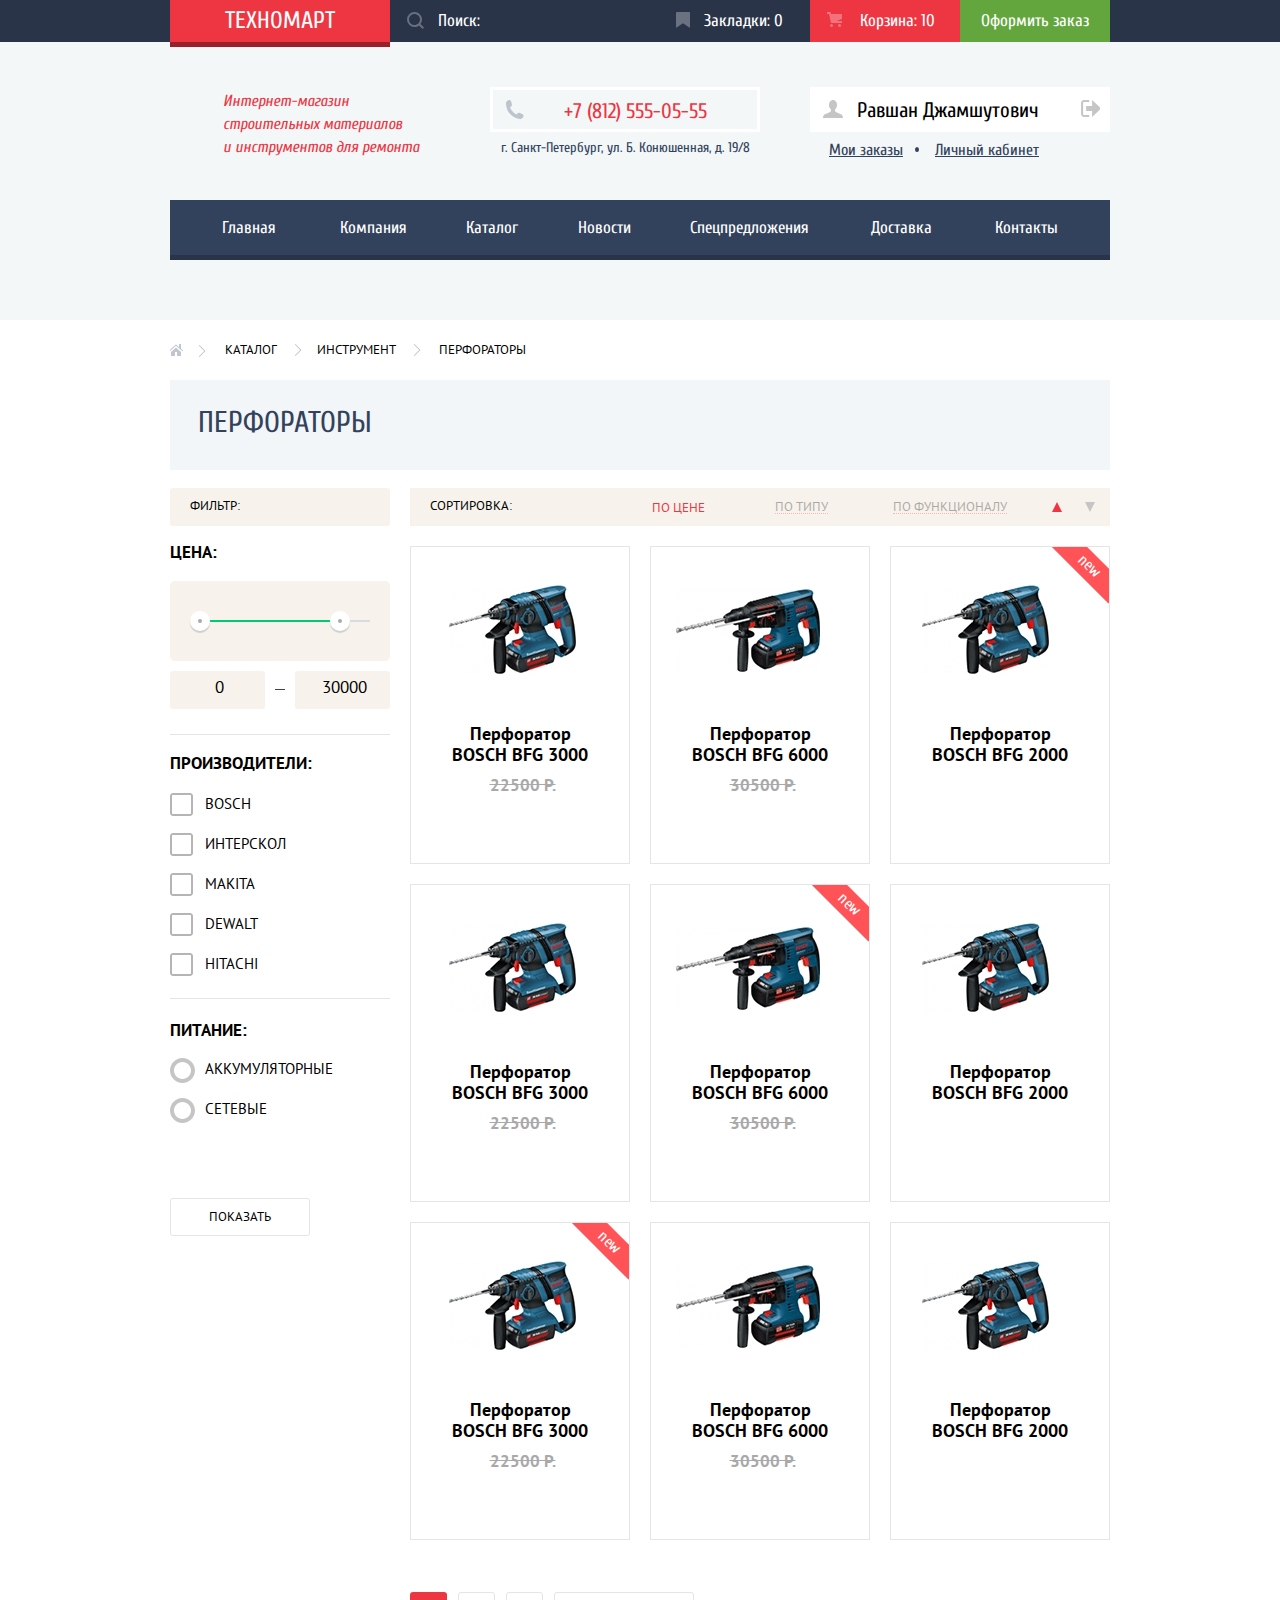
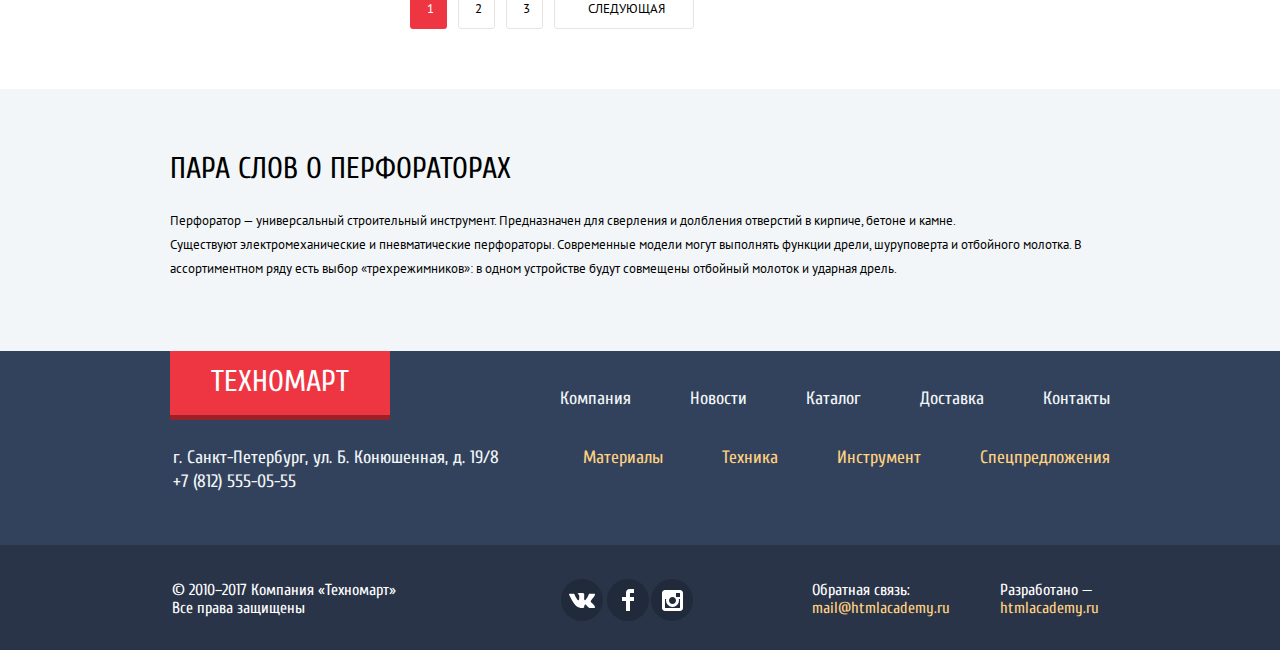
==== commit 22dd30d9: "Правки" ====
--- a/catalog.html
+++ b/catalog.html
@@ -2,9 +2,9 @@
 <html lang="ru">
 <head>
 	<meta charset="UTF-8">
-    <title>HTML Academy: Техномарт</title>
-    <link rel="stylesheet" type="text/css" href="css/normalize.css">
-    <link rel="stylesheet" type="text/css" href="css/style-min.css"> 
+	<title>HTML Academy: Техномарт</title>
+	<link rel="stylesheet" type="text/css" href="css/normalize-min.css">
+	<link rel="stylesheet" type="text/css" href="css/style.css"> 
 </head>
 <body>
 	<header class="main_header">
@@ -16,14 +16,14 @@
 					<input type="search" id="search_field" class="search_field" placeholder="Поиск:">
 				</form>
 				<a href="" class="bookmark top_header_link">Закладки: 0</a>
-				<a href="" class="basket top_header_link">Корзина: 0</a>
+				<a href="" class="basket top_header_link basket_buy"> Корзина: 10</a>
 				<a href="" class="ordering top_header_link">Оформить заказ</a>
 			</div>
 		</div>
 		<div class="main_header_main">
 			<div class="wrapper">
 				<div class="main_header_about_market">
-					<p class="main_header_about_market_text">Интернет-магазин строительных материалов<br> и инструментов для ремонта</p>
+					<div class="main_header_about_market_text"><span>Интернет-магазин</span><span>строительных материалов</span><span>и инструментов для ремонта</span></div>
 				</div>
 				<div class="main_header_contacts">
 					<a href="tel:+78125550555" class="main_header_contacts_link">+7 (812) 555-05-55</a>
@@ -36,11 +36,9 @@
 					</div>
 					<div class="entry_persone">
 						<div class="entry_name">
-							<p class="entry_name_customer">Равшан Джамшутович</p>
-							<button type="button" id="button_entry" class="visually_hidden">Выход</button>
-							<label for="button_entry"></label>
-						</div>
-
+							<a href="profile.html" class="entry_name_customer">Равшан Джамшутович</a>
+							<a href="deactivation.html" class="button_entry"><span class="visually_hidden">Выход</span></a>
+						</div>
 						<div class="entry_persone_info">
 							<a href="" class="entry_persone_info_link">Мои заказы</a>
 							<div></div>
@@ -91,8 +89,8 @@
 										<div class="scale">
 											<div class="bar"></div>
 										</div>
-           								 <div class="toggle toggle_min"></div>
-            							<div class="toggle toggle_max"></div>	
+										<button type="button" class="toggle toggle_min"></button>
+										<button type="button" class="toggle toggle_max"></button>
 									</div>
 									<div class="price_control">
 										<label class="min_price price_control_label">
@@ -328,9 +326,9 @@
 			</div>
 		</section>
 		<section class="product_added display_off">
-			<div class="pop_up_close product_added_close_button">
+			<button type="button" class="pop_up_close product_added_close_button">
 				<span class="visually_hidden">Закрыть</span>
-			</div>
+			</button>
 			<div class="wrapper">
 				<p class="product_added_title">Товар добавлен в корзину!</p>
 			</div>
@@ -358,7 +356,7 @@
 					</ul>
 				</div>
 				<div class="footer_heater_bottom">
-					<p class="footer_contacts">г. Санкт-Петербург, ул. Б. Конюшенная, д. 19/8 <br><a href="tel:+78125550555" class="footer_contacts_link">+7 (812) 555-05-55</a></p>
+					<p class="footer_contacts">г. Санкт-Петербург, ул. Б. Конюшенная, д. 19/8 <a href="tel:+78125550555" class="footer_contacts_link">+7 (812) 555-05-55</a></p>
 					<ul class="footer_heater_bottom">
 						<li class="footer_heater_bottom_list_item"><a class="footer_nav_link yellow" href="">Материалы</a></li>
 						<li class="footer_heater_bottom_list_item"><a class="footer_nav_link yellow" href="">Техника</a></li>
@@ -370,15 +368,15 @@
 		</div>
 		<div class="footer_footer">
 			<div class="wrapper">
-				<p class="copyright">© 2010–2017 Компания «Техномарт»<br>Все права защищены</p>
+				<p class="copyright"><span>© 2010–2017 Компания «Техномарт»</span><span>Все права защищены</span></p>
 				<div class="social">
 					<a href="" class="social_link social_link_vk"><span class="visually_hidden">VK</span></a>
 					<a href="" class="social_link social_link_facebook"><span class="visually_hidden">Facebook</span></a>
 					<a href="" class="social_link social_link_instagram"><span class="visually_hidden">Instagram</span></a>
 				</div>
-				<p class="feedback">Обратная связь: <br>
+				<p class="feedback">Обратная связь:
 					<a href="mailto:mail@htmlacademy.ru" class="feedback_link">mail@htmlacademy.ru</a></p>
-				<p class="developed_by">Разработано — <br>
+				<p class="developed_by">Разработано —
 					<a href="https://htmlacademy.ru/intensive/htmlcss" class="developed_by_link">htmlacademy.ru</a></p>
 			</div>
 		</div>
--- a/css/style.css
+++ b/css/style.css
@@ -0,0 +1,2103 @@
+@import url("https://fonts.googleapis.com/css?family=Cuprum:400,400i,700|PT+Sans:400,400i,700&subset=cyrillic,cyrillic-ext");
+html {
+	box-sizing: border-box;
+}
+body {
+	font-family: "Cuprum", Arial, sans-serif;
+	font-size: 13px;
+}
+a { 
+	text-decoration: none;
+}
+.visually_hidden {
+	position: absolute;
+	clip: rect(1px 1px 1px 1px); /* IE6, IE7 */
+	clip: rect(1px, 1px, 1px, 1px);
+	padding:0;
+	border:0;
+	height: 1px; 
+	width: 1px; 
+	overflow: hidden;
+}
+.display_off {
+	display: none;
+}
+.display_on {
+	display: flex;
+}
+.wrapper {
+	width: 940px;
+	margin: 0 auto 0;
+	padding-left: 10px;
+	padding-right: 10px;
+}
+/*header*/
+.top_header {
+	width: 100%;
+	background-color: #293449;
+	color: #ffffff;
+}
+.top_header .wrapper {
+	display: flex;
+	flex-wrap: wrap;
+	min-height: 42px;
+}
+.logo {
+	display: flex;
+	justify-content: center;
+	align-items: center;
+	position: relative;	
+	min-width: 220px;
+	font-size: 24px;
+	color: #ffffff;
+	text-transform: uppercase;
+	background-color: #ee3643;
+}
+.logo::after {
+	content: "";
+	position: absolute;
+	bottom: -5px;
+	left: 0;
+	width: 220px;
+	height: 5px;
+	background-color: #9a212a;
+}
+.logo:hover {
+	background-color: #ca2c37;
+}
+.logo:hover::after {
+	background-color: #9a212a;
+}
+.logo:active {
+	background-color: #ba2732;
+}
+.logo:active::after {
+	background-color: #8e1e26;
+}
+.top_header .wrapper {
+	display: flex;
+	height: 100%;
+}
+.top_header_link,
+.top_header .search {
+	color: #ffffff;
+	font-size: 17px;
+	min-height: 42px;
+}
+.top_header_link {
+	display: flex;
+	box-sizing: border-box;
+	justify-content: center;
+	align-items: center;	
+	min-width: 150px;
+}
+.search {
+	display: flex;
+	position: relative;
+}
+.search_field {
+	min-width: 270px;
+	background-color: #293449;
+	border: 0;
+	padding-left: 48px;
+}
+.search_field {
+	background-image: url(../img/icon-search-stat.svg);
+	background-repeat: no-repeat;	
+	background-position: 17px 12px;
+}
+.search_field:hover {
+	background-image: url(../img/icon-search.svg);
+}
+.search_field:active {
+	background-image: url(../img/icon-search.svg);
+}
+.search_field:focus {
+	background-image: url(../img/icon-search-red.svg);
+}
+.search .search_field::-webkit-input-placeholder {
+	color: #ffffff; 
+	opacity: 1;
+}
+.search .search_field::-moz-placeholder { 
+	color: #ffffff; 
+	opacity: 1; 
+}
+.search .search_field:-webkit-input-placeholder {
+	color: #ffffff; 
+	opacity: 1;
+}
+.search .search_field:-moz-placeholder { 
+	color: #ffffff; 
+	opacity: 1; 
+}
+.search .search_field::placeholder { 
+	color: #ffffff; 
+	opacity: 1; 
+}
+.search_field:focus,
+.search_field_label:focus {
+	background-color: #ffffff;
+	color: #000000;
+}
+.search_field:not(:focus):hover,
+.top_header_link:not(.ordering):hover {
+	background-color: #212a3a;
+}
+.bookmark {
+	position: relative;
+	padding-left: 16px;		
+}
+.bookmark::before {
+	content: "";
+	position: absolute;
+	top: 12px;
+	left: 16px;
+	width: 17px;
+	height: 17px;
+	background: url(../img/icon-bookmark.svg) no-repeat;
+	opacity: 0.3;
+}
+.bookmark:hover::before {
+	opacity: 1;
+}
+.bookmark:active::before {
+	opacity: 0.5;
+}
+.basket {
+	position: relative;
+	padding-left: 18px;	
+	padding-bottom: 1px;
+}
+.basket::before {
+	content: "";
+	position: absolute;
+	top: 12px;
+	left: 17px;
+	width: 17px;
+	height: 17px;
+	background: url(../img/icon-cart.svg) no-repeat;
+	opacity: 0.3;	
+}
+.basket:hover::before {
+	opacity: 1;
+}
+.basket:active::before {
+	opacity: 0.5;
+}
+.bookmark:active,
+.basket:active {
+	background-color: #161d29;
+	color: rgba(255, 255, 255, 0.5);	
+}
+.basket_buy {
+	background: #ee3643;
+	padding-left: 25px;	
+}
+.bookmark_add {
+	background: #ee3643;	
+}
+.ordering {
+	background-color: #63a63e;
+}
+.ordering:hover {
+	background-color: #5fbb2d;
+}
+.ordering:active {
+	background-color: #518534;
+	color: rgba(255, 255, 255, 0.5);
+}
+.main_header_main {
+	min-height: 278px;
+	background-color: #f3f7f8;
+}
+.main_header_main .wrapper:first-child {
+	display: flex;
+	min-height: 113px;
+	padding-top: 45px;
+}
+.main_header_main .wrapper:last-child {
+	display: flex;
+}
+.main_header_about_market {
+	display: flex;
+	justify-content: center;
+	align-items: flex-start;
+	min-width: 320px;
+	color: #ee3643;
+	font-style: italic;
+	font-size: 16px;
+	line-height: 23px;
+}
+.main_header_about_market_text {
+	display: flex;
+	flex-direction: column;
+	align-items: flex-start;
+	width: 200px;
+	margin: 3px 0 0 -15px;
+}
+.main_header_contacts {
+	display: flex;
+	position: relative;
+	flex-direction: column;
+	justify-content: flex-start;
+	align-items: center;
+}
+.main_header_contacts::before {
+	content: "";
+	position: absolute;
+	top: 13px;
+	left: 15px;
+	width: 19px;
+	height: 19px;
+	background: url(../img/icon-phone.svg) no-repeat;
+	opacity: 0.9;		
+}
+.main_header_contacts_link {
+	display: flex;
+	justify-content: center;
+	align-items: center;
+	box-sizing: border-box;
+	min-width: 270px;
+	min-height: 45px;
+	font-size: 21px;
+	color: #ee3643;
+	border: 3px solid #ffffff;
+	padding-top: 3px;
+	padding-left: 21px;
+}
+.main_header_contacts_text {
+	margin-top: 8px;
+	font-size: 14px;
+	color: #32425c;
+}
+.entry {
+	display: flex;
+	justify-content: flex-end;
+	align-items: flex-start;	
+	min-width: 350px;
+}
+.entry_form {
+	display: flex;	
+}
+.entry_form_login {
+	display: flex;
+	position: relative;
+	justify-content: flex-start;
+	align-items: center;	
+	box-sizing: border-box;
+	min-width: 120px;
+	min-height: 45px;
+	padding-left: 47px;
+	padding-top: 2px;
+	margin-right: 10px;
+	background-color: #ffffff;
+}
+.entry_form_login::before {
+	content: "";
+	position: absolute;
+	top: 14px;
+	left: 14px;
+	width: 20px;
+	height: 17px;
+	background: url(../img/icon-login.svg) no-repeat;
+	opacity: 0.3;		
+}
+.entry_form_login:hover::before {
+	background: url(../img/icon-login-hover.svg) no-repeat;
+	opacity: 1;
+}
+.entry_form_login:active::before {
+	background: url(../img/icon-login.svg) no-repeat;
+	opacity: 0.3;
+}
+.entry_form_registration {
+	display: flex;
+	justify-content: center;
+	align-items: center;	
+	min-width: 150px;
+	min-height: 45px;
+	background-color: #ffffff;	
+	box-sizing: border-box;
+	padding-top: 2px;
+}
+.entry_form_link,
+.entry_name_customer {
+	font-size: 21px;
+	color: #000000;
+}
+.entry_form_link:hover,
+.entry_persone_info_link:hover {
+	color: #ee3643;	
+}
+.entry_form_link:active,
+.entry_name_customer:active,
+.entry_persone_info_link:active {
+	color: rgba(0, 0, 0, 0.3);
+}
+.entry_persone_info {
+	display: flex;
+	justify-content: flex-start;
+	align-items: center;
+	position: relative;	
+}
+.entry_persone_info_link:first-child {
+	margin-right: 13px;
+}
+.entry_persone_info_link:first-child::after {
+	content: "";
+	width: 4px;
+	height: 5px;
+	background-color: #32425c;
+	border-radius: 50%;
+	margin-left: 15px;
+	position: absolute;	
+	top: 6px;
+	left: 90px;
+}
+.entry_persone_info_link {
+	font-size: 16px;
+	color: #32425c;
+	text-decoration: underline;
+	margin-left: 19px;
+}
+.entry_name {
+	display: flex;
+	position: relative;
+	justify-content: flex-start;
+	align-items: center;	
+	min-width: 300px;
+	min-height: 45px;
+	background-color: #ffffff;		
+	margin-bottom: 9px;
+	box-sizing: border-box;
+}
+.entry_name_customer {
+	margin: 1px 0 0 47px;
+}
+.entry_name_customer:before {
+	content: "";
+	position: absolute;
+	top: 13px;
+	left: 13px;
+	width: 20px;
+	height: 18px;
+	background-image: url(../img/icon-user.svg);
+	background-repeat: no-repeat;
+}
+.entry_name_customer:hover:before {
+	background-image: url(../img/icon-user-hover.svg);	
+}
+.entry_name_customer:active:before {
+	background-image: url(../img/icon-user.svg);	
+}
+.entry_name .button_entry::after {
+	content: "";
+	position: absolute;
+	top: 13px;
+	right: 10px;
+	width: 20px;
+	height: 17px;
+	background-image: url(../img/icon-logout.svg);
+	background-repeat: no-repeat;
+}
+.entry_name .button_entry:hover::after {
+	background-image: url(../img/icon-logout-hover.svg);	
+}
+.entry_name .button_entry:active::after {
+	background-image: url(../img/icon-logout.svg);	
+}
+.main_navigation {
+	width: 100%;
+	min-height: 55px;
+	background-color: #32425c;
+	border-bottom: 5px solid #293449;
+}
+.main_navigation_list {
+	display: flex;
+	flex-wrap: wrap;
+	justify-content: flex-start;
+	list-style: none;
+	margin: 0;
+	padding: 0 0 0 22px;
+	box-sizing: border-box;
+}
+.main_navigation_link {
+	display: flex;
+	flex-wrap: wrap;
+	box-sizing: border-box;
+	justify-content: center;
+	align-items: center;		
+	min-height: 55px;
+	font-size: 17px;
+	color: #ffffff;
+	background-color: #32425c;
+}
+.main_navigation_chief_link {
+	padding-left: 30px;
+	padding-right: 30px;
+	padding-top: 1px;
+}
+.main_navigation_company_link {
+	padding-left: 34px;
+	padding-right: 30px;
+	padding-top: 1px;
+}
+.main_navigation_catalog_link {
+	padding-left: 29px;
+	padding-right: 30px;
+	padding-top: 1px;
+}
+.main_navigation_new_link {
+	padding-left: 30px;
+	padding-right: 30px;
+	padding-top: 1px;
+}
+.main_navigation_special_offer_link {
+	padding-left: 29px;
+	padding-right: 30px;
+	padding-top: 1px;
+}
+.main_navigation_delivery_link {
+	padding-left: 32px;
+	padding-right: 30px;
+	padding-top: 1px;
+}
+.main_navigation_contact_link {
+	padding-left: 33px;
+	padding-right: 30px;
+	padding-top: 1px;
+}
+.main_navigation_link:hover {
+	background-color: #293449;
+}
+.main_navigation_link:active {
+	background-color: #1d2739;
+	opacity: 0.5;
+}
+@media screen and (-ms-high-contrast: active), (-ms-high-contrast: none) {
+	.main_navigation_link {
+		padding-top: 20px;
+		box-sizing: border-box;
+	}
+	.main_header_contacts_link {
+		padding-top: 7px;
+		box-sizing: border-box;	
+	}
+	.popular_products_head {
+		padding-top: 25px;
+		box-sizing: border-box;	
+	}
+	.popular_manufacturer_head {
+		padding-top: 25px;
+		box-sizing: border-box;	
+	}
+	.entry_name {
+		padding-top: 10px;
+		box-sizing: border-box;		
+	}
+	.perforator_link {
+		padding-top: 29px;
+		box-sizing: border-box;		
+	}
+}
+/*main*/
+.category_headline {
+	font-size: 30px;
+	color: #32425c;
+	font-weight: normal;
+	text-transform: uppercase;
+	margin: 0;
+}					
+/*index.html*/
+/*section	main_categories*/
+.main_categories {
+	background-color: #ffffff;
+	margin-bottom: 53px;
+}
+.main_categories_cell {
+	display: flex;
+	flex-wrap: wrap;
+	justify-content: space-between;
+	padding-top: 59px;
+}
+.categories_cell_item {
+	display: flex;
+	flex-direction: column;
+	justify-content: flex-start;
+	align-items: flex-start;	
+	width: 300px;
+	height: 123px;
+	box-sizing: border-box;
+	padding-top: 22px;
+	padding-left: 23px;	
+	margin-bottom: 20px;
+}
+.material .categories_cell_link,
+.instrument .categories_cell_link {
+	box-sizing: border-box;
+	padding-left: 4px;
+}
+.slider_and_info .categories_cell_item:last-of-type {
+	margin-bottom: 0;
+}
+.categories_cell_category {
+	font-size: 25px;
+	font-weight: normal;
+	color: #ffffff;
+	margin-top: 0;
+	margin-bottom: 12px;
+}
+.categories_cell_link {
+	display: flex;
+	justify-content: center;
+	align-items: center;
+	width: 135px;
+	height: 38px;
+	border-radius: 5px;
+	background-color: rgba( 0, 0, 0, 0.1);
+	text-transform: uppercase;
+	font-size: 14px;
+	color: #ffffff;
+}
+.categories_cell_link:hover {
+	background-color: rgba( 0, 0, 0, 0.2);
+}
+.categories_cell_link:active {
+	background-color: rgba( 0, 0, 0, 0.3);	
+}				
+.material {
+	background-color: #ffbf47;
+	background-image: url(../img/icon-materials.svg);
+	background-repeat: no-repeat;
+	background-position: 213px 31px;
+}
+.sticker {
+	position: relative;	
+	overflow: hidden;
+}
+.sticker::after {
+	content: "new";
+	font-size: 16px;
+	position: absolute;
+	top: 7px;
+	right: -20px;
+	width: 80px;
+	height: 25px;
+	background-color: #ff5357;
+	color: white;
+	display: flex;
+	justify-content: center;
+	align-items: center;
+	transform: rotate(45deg);
+}
+.instrument {
+	background-color: #3bbce3;
+	background-image: url(../img/icon-instruments.svg);
+	background-repeat: no-repeat;
+	background-position: 198px 33px;	
+}
+.technics {	
+	background-color: #dc91d8;
+	background-image: url(../img/icon-technics.svg);
+	background-repeat: no-repeat;
+	background-position: 191px 31px;		
+}
+.discounts {	
+	background-color: #8ed78f;
+	background-image: url(../img/icon-discounts.svg);
+	background-repeat: no-repeat;
+	background-position: 196px 26px;	
+}
+.delivery {
+	background-color: #ffc047;
+	background-image: url(../img/icon-delivery.svg);
+	background-repeat: no-repeat;
+	background-position: 191px 32px;	
+}
+.slider_and_info {
+	display: flex;
+	justify-content: space-between;
+}
+.info {
+	display: flex;
+	flex-direction: column;
+	align-items: flex-end;
+	width: 300px;
+}
+.slider {
+	display: flex;
+	position: relative;
+	width: 620px;
+	overflow: hidden;
+}
+.slider_swich_forward {
+	position: absolute;
+	bottom: 35px;
+	left: 294px;
+	z-index: 1;
+}
+.slider_swich_backward {
+	position: absolute;	
+	bottom: 35px;
+	left: 314px;
+	z-index: 1;
+}
+.slider_swich_backward:checked ~ .slider_drill,
+.slider_swich_backward:checked ~ .slider_puncher {
+	transform: translate(0);
+}
+.slider_swich_backward:checked ~ label[for="slider_swich_backward"]::after {
+	content: "";
+	position: absolute;
+	bottom: -74px;
+	left: 292px;
+	width: 7px;
+	height: 7px;
+	border-radius: 50%;
+	background-color: #ee3643;
+}
+.slider_swich_forward:checked ~ .slider_drill,
+.slider_swich_forward:checked ~ .slider_puncher {
+	transform: translateX(-620px);
+}
+.slider_swich_forward:checked ~ label[for="slider_swich_forward"]::after {
+	content: "";
+	position: absolute;
+	bottom: -74px;
+	right: 296px;
+	width: 7px;
+	height: 7px;
+	border-radius: 50%;
+	background-color: #ee3643;
+}
+.slider label[for="slider_swich_backward"] {
+	position: absolute;
+	top: 114px;
+	left: 25px;
+	width: 22px;
+	height: 40px;
+	background-image: url(../img/icon-left.svg);
+	background-repeat: no-repeat;
+	background-position: 0px 0px;
+	z-index: 1;
+}
+.slider label[for="slider_swich_forward"] {
+	position: absolute;
+	top: 114px;
+	right: 20px;
+	width: 22px;
+	height: 40px;
+	background-image: url(../img/icon-right.svg);
+	background-repeat: no-repeat;
+	background-position: 0px 0px;
+	z-index: 1;
+}
+.slider_category {
+	font-size: 36px;
+	color: #ffffff;
+	text-transform: uppercase;
+	margin: 0;
+	position: absolute;
+	top: 20px;
+	left: 24px;
+}
+.slider_comment {
+	font-size: 18px;
+	color: #ffffff;
+	position: absolute;
+	top: 44px;
+	left: 25px;		
+}
+.slider_drill,
+.slider_puncher {
+	position: relative;
+}
+.slider_drill {
+	background-color: #2b1a18;
+}
+.slider_puncher {
+	background-color: #897664;
+}
+.slider_and_info .image_container {
+	height: 266px;
+}
+.slider_link {
+	display: flex;
+	justify-content: center;
+	align-items: center;	
+	position: absolute;
+	bottom: 22px;
+	left: 25px;	
+	width: 195px;
+	height: 38px;
+	border-radius: 5px;
+	box-sizing: border-box;
+	padding-left: 5px;
+}
+.main_link {
+	background-color: #ee3643;
+	font-size: 14px;
+	color: #ffffff;
+	text-transform: uppercase;
+	border: 0;
+}
+.main_link:hover {
+	background-color: #ca2c37;
+}
+.main_link:active {
+	background-color: #ba2732;
+}
+/*section popular_products*/
+.popular_products {
+	background-color: #ffffff;
+}
+.popular_products_head,
+.popular_manufacturer_head {
+	display: flex;
+	box-sizing: border-box;
+	justify-content: space-between;
+	align-items: center;
+	width: 100%;
+	min-height: 90px;
+	background-color: #f9f5f0;
+	margin-bottom: 20px;
+}
+.popular_products_head {
+	padding-left: 28px;
+	padding-right: 23px;
+	padding-bottom: 1px;
+}
+.popular_manufacturer_head {
+	padding-left: 25px;
+	padding-right: 25px;
+}
+.popular_products_link,
+.popular_manufacturer_link {
+	display: flex;
+	justify-content: center;
+	align-items: center;
+	width: 253px;
+	height: 38px;
+	border-radius: 5px;	
+}
+.popular_manufacturer_link {
+	box-sizing: border-box;
+	padding-left: 4px;
+	padding-bottom: 4px;
+}
+.products_grid {
+	display: flex;
+	flex-wrap: wrap;
+}
+.products_grid_item {
+	display: flex;
+	flex-wrap: wrap;
+	position: relative;		
+	flex-direction: column;
+	align-items: center;
+	width: 220px;
+	min-height: 318px;
+	box-sizing: border-box;
+	padding-bottom: 20px;
+	border: 1px solid #e5e5e5;
+	margin-bottom: 20px;
+	margin-right: 20px;
+}
+.popular_products .products_grid_item:nth-of-type(4n) {
+	margin-right: 0;
+}
+.products_grid_item:hover {
+	box-shadow: 0 10px 25px rgba(41, 52, 73, 0.5);
+}
+.container_grid_item {
+	display: flex;
+	position: relative;	
+	justify-content: center;
+	align-items: center;	
+	width: 100%;
+	height: 170px;
+	margin-bottom: 7px;
+}
+.buy_or_remember {
+	position: absolute;
+	top: 43px;
+	left: 41px;
+	display: none;	
+}
+.products_grid_item:hover .products_grid_image {
+	display: none;
+}
+.products_grid_item:hover .buy_or_remember {
+	display: block;
+}
+.container_grid_item .products_grid_image {
+	position: absolute;
+}
+.products_grid_image.bosch_bfg_9000 {
+	top: 5px;
+	left: 16px;
+}
+.products_grid_image.bosch_bfg_3000 {
+	top: 27px;
+	left: 38px;
+}
+.products_grid_image.bosch_bfg_6000 {
+	top: 20px;
+	left: 25px;
+}
+.products_grid_image.bosch_bfg_2000 {
+	top: 27px;
+	left: 31px;
+}
+.price {
+	display: flex;
+	flex-direction: column;
+	justify-content: flex-end;
+	align-items: center;	
+	min-height: 68px;
+	padding-left: 5px;	
+}
+.products_grid_name {
+	width: 160px;
+	min-height: 18px;
+	text-align: center;
+	font-family: "PT Sans", Arial, sans-serif;
+	font-size: 18px;
+	font-weight: bold;
+	color: #000000;	
+	margin: 0 0 8px 0;
+}
+.old_price {
+	font-family: "PT Sans", Arial, sans-serif;
+	font-size: 17px;
+	font-weight: bold;	
+	color: #a9a9a9;	
+	text-decoration: line-through;
+	text-transform: uppercase;
+	margin: 0 0 10px 0;
+}
+.price .main_link {
+	display: flex;
+	justify-content: center;
+	align-items: center;	
+	width: 139px;
+	height: 36px;
+	box-sizing: border-box;
+	font-family: "PT Sans", Arial, sans-serif;
+	font-size: 17px;
+	font-weight: bold;
+	color: #ffffff;
+	text-transform: uppercase;		
+	background: url(../img/price-link-background.svg) no-repeat;
+	background-color: transparent;
+}
+.price .main_link:hover {
+	background-image: url(../img/price-link-background-hover.svg);
+}
+.price .main_link:active {
+	background-image: url(../img/price-link-background-active.svg);
+}
+.buy_or_remember .buy {
+	position: relative;
+	display: flex;
+	justify-content: center;
+	align-items: center;
+	width: 135px;
+	height: 38px;	
+	border-radius: 3px;
+	background-color: #63a63e;
+	box-shadow: inset 0 -3px 0 #367315;
+	font-size: 14px;
+	color: #ffffff;
+	text-transform: uppercase;
+	margin-bottom: 8px;
+}
+.buy_or_remember .buy:hover {
+	background-color: #5fbb2d;
+	box-shadow: inset 0 -3px 0 #367315;	
+}
+.buy_or_remember .buy:active {
+	background-color: #518534;
+	box-shadow: none;		
+}
+.buy_or_remember .buy::before {
+	content: "";
+	position: absolute;
+	top: 11px;
+	left: 12px;
+	width: 15px;
+	height: 15px;
+	background: url(../img/icon-cart.svg) no-repeat;
+	opacity: 0.3;
+}
+.buy_or_remember .buy:hover::before,
+.buy_or_remember .buy:active::before {
+	opacity: 1;
+}
+.buy_or_remember .save {
+	display: flex;
+	box-sizing: border-box;
+	justify-content: center;
+	align-items: center;
+	width: 135px;
+	height: 38px;	
+	border-radius: 3px;	
+	border: 3px solid #63a63e;
+	font-size: 14px;
+	color: #32425c;
+	text-transform: uppercase;
+}
+.buy_or_remember .save:hover {
+	border: 3px solid #32425c;	
+}
+.buy_or_remember .save:active {
+	border: 3px solid #32425c;
+	opacity: 0.3;
+	color: #32425c;
+}
+/*section popular_manufacturer*/
+.popular_manufacturer {
+	background-color: #ffffff;	
+}
+.popular_manufacturer_grid {
+	display: flex;
+	align-content: space-between;
+	min-height: 310px;
+	flex-wrap: wrap;
+	margin-bottom: 65px;	
+}
+.popular_manufacturer_grid_link {
+	display: flex;
+	position: relative;
+	box-sizing: border-box;
+	justify-content: center;
+	align-items: center;
+	width: 220px;
+	height: 145px;	
+	border: 1px solid #eaeaea;
+	margin-right: 20px;
+	margin-bottom: 20px;
+}
+.popular_manufacturer_bosch {
+	position: absolute;
+	top: 50px;
+	left: 46px;
+}
+.popular_manufacturer_makita {
+	position: absolute;
+	top: 49px;
+	left: 47px;
+}
+.popular_manufacturer_dewalt {
+	position: absolute;
+	top: 46px;
+	left: 36px;
+}
+.popular_manufacturer_interskol {
+	position: absolute;
+	top: 19px;
+	left: 8px;
+}
+.popular_manufacturer_hitachi {
+	position: absolute;
+	top: 55px;
+	left: 27px;
+}
+.popular_manufacturer_lg {
+	position: absolute;
+	top: 34px;
+	left: 47px;
+}
+.popular_manufacturer_aeg {
+	position: absolute;
+	top: 20px;
+	left: 34px;
+}
+.popular_manufacturer_metabo {
+	position: absolute;
+	top: 32px;
+	left: 9px;
+}
+.popular_manufacturer_grid_link:nth-of-type(4n) {
+	margin-right: 0;
+}
+.popular_manufacturer_grid_link:hover {
+	box-shadow: 0 10px 25px rgba(41, 52, 73, 0.5);
+}
+.popular_manufacturer_grid_link:active {
+	box-shadow: 0 4px 10px rgba(41, 52, 73, 0.5);
+	opacity: 0.3;
+}
+/* section services*/
+.services {
+	background-color: #f4f7f9;
+	padding-top: 61px;
+	padding-bottom: 105px;
+	overflow: hidden;
+}
+.services_top_part {
+	margin-bottom: 70px;
+}
+.services_top_part_title {
+	font-size: 30px;
+	color: #000000;
+	font-weight: normal;
+	text-transform: uppercase;
+	margin-top: 0;
+	margin-bottom: 23px;
+}
+.services_paragraph {
+	display: flex;
+	flex-direction: column;
+	align-items: flex-start;
+	font-family: "PT Sans", Arial, sans-serif;
+	font-size: 13px;
+	color: #000000;
+	line-height: 24px;
+	margin: 0;
+}
+.about_company .services_paragraph:first-of-type {
+	letter-spacing: 0.13px;	
+}
+.services_headline {
+	font-size: 36px;
+	color: #32425c;
+	text-transform: uppercase;
+	margin: 0;
+	line-height: 34px;	
+}
+.services_bottom_part {
+	display: flex;
+	justify-content: flex-start;
+	align-items: flex-start;
+	position: relative;
+}
+#services_delivery_on:checked ~ .services_delivery {
+	display: block;
+}
+#services_delivery_on:checked ~ .services_guarantee,
+#services_delivery_on:checked ~ .services_credit {
+	display: none;
+}
+#services_guarantee_on:checked ~ .services_guarantee {
+	display: block;
+}
+#services_guarantee_on:checked ~ .services_delivery,
+#services_guarantee_on:checked ~ .services_credit {
+	display: none;
+}
+#services_credit_on:checked ~ .services_credit {
+	display: block;
+}
+#services_credit_on:checked ~ .services_delivery,
+#services_credit_on:checked ~ .services_guarantee {
+	display: none;
+}
+.services_bottom_part_nav {
+	display: flex;
+	position: relative;
+	box-sizing: border-box;
+	flex-direction: column;
+	min-width: 240px;
+	list-style: none;
+	align-self: flex-start;
+	margin: 0;
+	padding: 0;
+}
+.services_bottom_part_nav:after {
+	content: "";
+	position: absolute;
+	top: -35px;
+	right: -1px;
+	width: 11px;
+	height: 280px;
+	background: url(../img/shadow_line.png) no-repeat;
+}
+.services_bottom_part_nav_category {
+	display: flex;
+	align-items: center;
+	width: 240px;
+	height: 61px;
+	background-color: #32425c;
+	font-size: 21px;
+	font-weight: bold;
+	color: #ffffff;
+	box-sizing: border-box;
+	padding-left: 23px;
+	padding-bottom: 4px;	
+}
+.services_bottom_part_nav_category:hover {
+	background-color: #293449;
+}
+.services_bottom_part_nav_category:active {
+	background-color: #ffffff;
+	color: #32425c;
+}
+#services_delivery_on:checked ~ .services_bottom_part_nav .services_delivery_on_button {
+	background-color: #ffffff;
+	color: #32425c;
+}
+#services_guarantee_on:checked ~ .services_bottom_part_nav .services_guarantee_on_button {
+	background-color: #ffffff;
+	color: #32425c;
+}
+#services_credit_on:checked ~ .services_bottom_part_nav .services_credit_on_button {
+	background-color: #ffffff;
+	color: #32425c;
+}
+.services_bottom_content {
+	margin-left: 80px;
+}
+.services_delivery::after {
+	content: "";
+	position: absolute;
+	top: 22px;
+	right: 0;
+	width: 468px;
+	height: 261px;
+	background-image: url(../img/delivery-car.png);
+	background-repeat: no-repeat;
+}
+.services_guarantee::after {
+	content: "";
+	position: absolute;
+	top: 0;
+	right: 0;
+	width: 389px;
+	height: 283px;
+	background-image: url(../img/guarantee.png);
+	background-repeat: no-repeat;
+}
+.services_credit::after {
+	content: "";
+	position: absolute;
+	top: 0;
+	right: -8px;
+	width: 465px;
+	height: 285px;
+	background-image: url(../img/credit.png);
+	background-repeat: no-repeat;
+}
+.services_bottom_content .services_headline {
+	margin-bottom: 24px;
+}
+.services_credit .main_link {
+	display: flex;
+	justify-content: center;
+	align-items: center;
+	width: 195px;
+	height: 38px;
+	border: 5px;
+}
+.services_credit p:last-of-type {
+	margin-bottom: 27px;
+}
+/*section about*/
+.about .wrapper {
+	display: flex;
+	justify-content: space-between;
+	padding-top: 72px;
+	margin-bottom: 85px;
+}
+.about_company {
+	display: flex;
+	flex-direction: column;
+	width: 525px; 
+}
+.contacts {
+	display: flex;
+	flex-direction: column;	
+	width: 300px;
+}
+.about_headline {
+	font-size: 30px;
+	font-weight: normal;
+	text-transform: uppercase;
+	margin-top: 0;
+	margin-bottom: 25px;
+}
+.about_company .services_paragraph {
+	margin-bottom: 22px;
+}
+.about_company_list {
+	list-style: none;
+	margin: 0;
+	padding-left: 37px;
+}
+.about_company li:not(:last-child) {
+	margin-bottom: 19px;
+}
+.about_company li:last-child {
+	margin-bottom: 37px;
+}
+.about_company .main_link {
+	display: flex;
+	justify-content: center;
+	align-items: center;
+	width: 220px;
+	height: 38px;
+	border-radius: 5px;
+}
+.about_company_link {
+	position: relative;
+	font-size: 18px;
+	color: #000000;	
+}
+.about_company_link::before {
+	content: "";
+	position: absolute;
+	top: 50%;
+	left: -35px;
+	width: 25px;
+	height: 2px;
+	background-color: #ee3643;
+}
+.contacts .services_paragraph {
+	margin-bottom: 30px;
+}
+.contacts_maps {
+	margin-bottom: 37px;	
+}
+.contacts .main_link {
+	display: flex;
+	justify-content: center;
+	align-items: center;
+	width: 300px;
+	height: 38px;
+	border-radius: 5px;
+	box-sizing: border-box;	
+	padding-left: 6px;
+	padding-top: 3px;	
+}
+/*section write_us*/
+.write_us {
+	position: fixed;
+	top: 50%;
+	margin-top: -210px;
+	left: 50%;
+	margin-left: -310px;
+	right: 0;
+	background-color: #ffffff;
+	flex-direction: column;
+	max-width: 620px;
+	max-height: 420px;
+	box-shadow: 0 20px 40px rgba(0, 0, 0, 0.75);
+	box-sizing: border-box;
+	border-top: 7px solid #ff5257;
+	padding-top: 45px;
+	z-index: 1;
+}
+.write_us .wrapper {
+	width: 460px;
+	margin: 0 auto;
+}
+.write_us_footer {
+	height: 112px;
+	background-color: #f4f4f4;
+}
+.write_us_footer .wrapper {
+	display: flex;
+	height: 112px;
+	justify-content: center;
+	align-items: center;
+}
+.write_us_send {
+	width: 460px;
+	height: 38px;
+	border-radius: 3px;
+	border: 0;
+}
+.customer_data {
+	display: flex;
+	justify-content: space-between;
+}
+.customer_data_item {
+	display: flex;
+	flex-direction: column;
+	width: 220px;
+	margin-bottom: 18px;
+}
+.customer_label {
+	font-size: 18px;
+	margin-bottom: 9px;
+}
+.customer_data_item_field {
+	width: 220px;
+	height: 38px;
+	border: 2px solid #dee3e4;	
+	border-radius: 3px;
+	font-family: "PT Sans", Arial, sans-serif;
+	font-size: 13px;
+	padding-left: 15px;
+	box-sizing: border-box;	
+}
+.customer_entry_field {
+	width: 100%;
+	height: 114px;
+	resize: none;
+	border: 2px solid #dee3e4;
+	border-radius: 3px;
+	font-family: "PT Sans", Arial, sans-serif;
+	font-size: 13px;
+	padding-top: 10px;
+	padding-left: 15px;
+	box-sizing: border-box;
+	margin-top: 10px;
+	margin-bottom: 37px;			
+}
+.pop_up_close {
+	position: absolute;
+	top: 8px;
+	right: 8px;
+	width: 21px;
+	height: 21px;
+	border: 0;
+	background-color: transparent;
+}
+.pop_up_close::before,
+.pop_up_close::after {
+	content: "";
+	position: absolute;
+	top: 7px;
+	right: -4px;
+	width: 27px;
+	height: 4px;
+	background-color: #ee3643;
+}
+.pop_up_close::before {
+	transform: rotate(45deg);
+}
+.pop_up_close::after {
+	transform: rotate(-45deg);
+}
+.screen_shading {
+	display: none;
+	position: fixed;
+	top:0;
+	left: 0;
+	width: 100%;
+	height: 100%;
+	background: transparent;
+	opacity: 0.5;
+	z-index: 1;
+}
+.modal_show {
+	display: flex;
+	animation: bounce 0.6s;	
+}
+.modal-error {
+	animation: shake 0.6s;
+}
+@keyframes bounce {
+	0% {
+		transform: translateY(2000px);
+	}
+	70% {
+		transform: translateY(-30px);
+	}
+	90% {
+		transform: translateY(10px);
+	}
+	100% {
+		transform: translateY(0);
+	}
+}
+@keyframes shake {
+	0%,
+	100% {
+		transform: translateX(0);
+	}
+	10%,
+	30%,
+	50%,
+	70%,
+	90% {
+		transform: translateX(-10px);
+	}
+	20%,
+	40%,
+	60%,
+	80% {
+		transform: translateX(10px);
+	}
+}
+/*section maps*/
+.maps {
+	position: fixed;
+	top: 50%;
+	margin-top: -225px;
+	left: 50%;
+	margin-left: -471px;
+	right: 0;
+	background-color: #ffffff;
+	max-width: 943px;
+	max-height: 449px;
+	box-shadow: 0 20px 40px rgba(0, 0, 0, 0.75);
+	z-index: 1;	
+}
+.interactive_map {
+	border: 0;
+}
+/*section product_added*/
+.product_added {
+	position: fixed;
+	flex-direction: column;
+	top: 50%;
+	left: 50%;
+	margin-top: -141px;
+	margin-left: -310px;
+	box-sizing: border-box;
+	max-width: 620px;
+	min-height: 282px;
+	border-top: 7px solid #ee3643;
+	background-color: #ffffff;
+	box-shadow: 0 20px 40px rgba(0, 0, 0, 0.75);
+	z-index: 1;		
+}
+.product_added .wrapper {
+	display: flex;
+	align-items: center;
+	width: 460px;	
+	margin: 0 auto;
+}
+.product_added > .wrapper {
+	height: 163px;
+	justify-content: flex-start;	
+}
+.product_added_title {
+	position: relative;
+	font-size: 30px;
+	margin: 0 0 0 100px;
+}
+.product_added_title::before {
+	content: "";
+	position: absolute;
+	top: -13px;
+	left: -98px;
+	width: 66px;
+	height: 66px;
+	background: url(../img/icon-mark.svg) no-repeat;
+}
+.product_added_footer {
+	background-color: #f1f1f1;
+	width: 100%;
+	margin-top: auto;
+	margin-bottom: 0;
+}
+.product_added_footer > .wrapper {
+	height: 112px;
+	justify-content: center;		
+}
+.product_added_footer .main_link {
+	display: flex;
+	justify-content: center;
+	align-items: center;
+	width: 220px;
+	height: 38px;
+	border-radius: 3px;
+	margin-right: 20px;
+}
+.product_added_close {
+	display: flex;
+	justify-content: center;
+	align-items: center;
+	width: 220px;
+	height: 38px;
+	background-color: #fff;
+	border-radius: 3px;
+	margin: 0;	
+	text-transform: uppercase;
+	font-size: 14px;
+}
+/*cataloh.html*/
+.breadcrumbs_list {
+	display: flex;
+	list-style: none;
+	margin: 0;
+	padding: 0;
+}
+.breadcrumbs_list_item {
+	display: flex;
+	align-items: center;
+	height: 60px;
+	margin-right: 40px;
+}
+.breadcrumbs_link {
+	position: relative;	
+	font-family: "PT Sans", Arial, sans-serif;
+	font-size: 13px;
+	color: #000000;
+	text-transform: uppercase;
+}
+.breadcrumbs_link_main {
+	display: flex;	
+	width: 15px;
+	height: 12px;
+	background-image: url(../img/icon-home.svg);
+	background-repeat: no-repeat;
+	background-position: -2px;
+}
+.breadcrumbs_list_item:not(:last-child) .breadcrumbs_link::after {
+	content: "";
+	position: absolute;
+	top: 1px;
+	right: -25px;
+	width: 8px;
+	height: 12px;
+	background-image: url(../img/icon-right-small.svg);
+	background-repeat: no-repeat;
+}
+.breadcrumbs_list_item:first-child .breadcrumbs_link::after {
+	top: 1px;
+	right: -21px;	
+}
+.breadcrumbs_list_item:nth-child(3) {
+	margin-right: 43px;
+}
+/*section product_page*/
+.perforator_link {
+	display: flex;
+	justify-content: flex-start;
+	align-items: center;
+	width: 100%;
+	min-height: 90px;
+	background-color: #f2f6f8;	
+	margin-bottom: 18px;	
+}
+.perforator_link .category_headline {
+	margin-left: 28px;
+	box-sizing: border-box;
+	padding-bottom: 3px;
+}
+.product_page_container {
+	display: flex;
+	justify-content: space-between;
+}
+.product_page .product_grid {
+	display: flex;
+	flex-direction: column;
+	width: 700px;
+}			
+.filter {
+	display: flex;
+	flex-direction: column;	
+	align-self: flex-start;
+	width: 220px;	
+	background-color: #ffffff;
+}
+.column_pointer {	
+	display: flex;
+	justify-content: flex-start;
+	align-items: center;
+	height: 38px;
+	font-family: "PT Sans", Arial, sans-serif;
+	font-size: 13px;
+	color: #000000;
+	text-transform: uppercase;
+	margin: 0;	
+	background-color: #f7f3ec;
+	border-radius: 3px;
+	box-sizing: border-box;
+	padding-left: 20px;
+	padding-bottom: 2px;
+}
+.filter_form_item:not(:last-of-type) {
+	border-bottom: 1px solid #e5e5e5;
+	padding-bottom: 25px;
+}
+.filter_form_item_title {
+	display: flex;
+	justify-content: flex-start;
+	align-items: center;
+	width: 100%;
+	font-family: "PT Sans", Arial, sans-serif;
+	font-size: 17px;
+	font-weight: bold;
+	color: #000000;
+	background-color: #ffffff;
+	text-transform: uppercase;
+}
+.filter_form_item_price .filter_form_item_title {
+	padding-top: 17px;
+	padding-bottom: 18px;
+}
+.filter_form_item_manufacturer .filter_form_item_title {
+	padding-top: 19px;
+	padding-bottom: 22px;
+}
+.filter_item_electricity  .filter_form_item_title {
+	padding-top: 22px;
+	padding-bottom: 20px;
+}
+.filter_form_item {
+	width: 100%;
+	margin: 0;
+	padding: 0;
+	border: none;
+}
+.range_filter {
+	width: 100%;
+}
+.range_control {
+	position: relative;
+	height: 41px;
+	padding-top: 39px;  
+	margin-bottom: 10px;
+	background-color: #f7f3ec;
+	border-radius: 5px;
+	padding-right: 20px;
+	padding-left: 20px;	
+}
+.range_control .scale {
+	height: 2px;
+	background: #d7dcde;
+}
+.range_control .bar {
+	width: 80%;
+	height: 2px;
+	background: #00ca74;
+}
+.range_control .toggle {
+	position: absolute;
+	top: 30px;
+	left: 0;	
+	width: 4px;
+	height: 4px;
+	padding: 0;
+	border: 10px solid #ffffff;
+	background-color: #ababab;
+	border-radius: 50%;
+	box-shadow: 0 2px 1px 0 #cfcfcf;
+	cursor: pointer;		
+}
+.range_control .toggle::before {
+	content: "";
+	position: absolute;
+	top: -2px;
+	left: -2px;
+	width: 4px;
+	height: 4px;
+	background-color: #ababab;	
+	border-radius: 50%;
+}
+.range_control .toggle_min {
+	left: 20px;
+}
+.range_control .toggle_max {
+	left: 160px;
+}
+.price_control {
+	display: flex;
+	justify-content: space-between;
+	font-size: 0;
+}
+.price_control_label {
+	display: flex;
+	justify-content: center;
+	align-items: center;
+}
+.price_control_input {
+	width: 95px;
+	box-sizing: border-box;
+	min-height: 38px;
+	font-size: 17px;
+	font-family: "PT Sans", Arial, sans-serif;	
+	text-transform: uppercase;	
+	border: none;
+	border-radius: 3px;
+	background: #f7f3ec;
+	text-align: center;
+	box-sizing: border-box;
+	padding-bottom: 5px;
+	padding-left: 5px;	
+}
+.min_price {
+	position: relative;
+}
+.min_price::after {
+	content: "";
+	position: absolute;
+	right: -20px;
+	width: 10px;
+	height: 1px;
+	background-color: #444444;
+}
+.filter_framework {
+	display: flex;
+	flex-direction: column;
+}
+.filter_framework_item {
+	position: relative;
+	font-size: 15px;
+	font-family: "PT Sans", Arial, sans-serif;	
+	text-transform: uppercase;
+	margin-left: 35px;
+}
+.filter_form_container:not(:last-child) {
+	margin-bottom: 22px;
+}
+.filter_framework_item:disabled {
+	opacity: 0.4;
+}
+.filter_framework_item:not(:last-child) {
+	margin-bottom: 25px;
+}
+.filter_framework_item::before {
+	content: "";
+	position: absolute;
+	top: -1px;
+	left: -35px;
+	width: 25px;
+	height: 25px;
+	background-repeat: no-repeat;
+}
+.manufacturers_framework .filter_framework_item::before {
+	background-image: url(../img/checkbox-off.svg);
+}
+.electricity_framework .filter_framework_item::before {
+	background-image: url(../img/radio-off.svg);
+}
+.electricity_framework .filter_framework_item:hover::before {
+	background-image: url(../img/radio-off-hover.svg);
+}
+.manufacturers_framework .filter_framework_item:hover::before {
+	background-image: url(../img/checkbox-off-hover.svg);
+}
+.manufacturers_framework_bosch:checked ~ .manufacturers_framework_bosch::before,
+.manufacturers_framework_interscol:checked ~ .manufacturers_framework_interscol::before,
+.manufacturers_framework_makita:checked ~ .manufacturers_framework_makita::before,
+.manufacturers_framework_dewalt:checked ~ .manufacturers_framework_dewalt::before,
+.manufacturers_framework_hitachi:checked ~ .manufacturers_framework_hitachi::before {
+	background-image: url(../img/checkbox-on.svg);	
+}
+.manufacturers_framework_bosch:checked ~ .manufacturers_framework_bosch:hover::before,
+.manufacturers_framework_interscol:checked ~ .manufacturers_framework_interscol:hover::before,
+.manufacturers_framework_makita:checked ~ .manufacturers_framework_makita:hover::before,
+.manufacturers_framework_dewalt:checked ~ .manufacturers_framework_dewalt:hover::before,
+.manufacturers_framework_hitachi:checked ~ .manufacturers_framework_hitachi:hover::before {
+	background-image: url(../img/checkbox-on-hover.svg);	
+}
+.electricity_framework_rechargeable:checked ~ .electricity_framework_rechargeable::before,
+.electricity_framework_network:checked ~  .electricity_framework_network::before {
+	background-image: url(../img/radio-on.svg);		
+}
+.electricity_framework_rechargeable:checked ~ .electricity_framework_rechargeable:hover::before,
+.electricity_framework_network:checked ~  .electricity_framework_network:hover::before {
+	background-image: url(../img/radio-on-hover.svg);		
+}
+.filter_item_electricity {
+	margin-bottom: 80px;
+}
+.filter_button {
+	font-family: "PT Sans", Arial, sans-serif;
+	font-size: 13px;
+	color: #000000;	
+	text-transform: uppercase;
+	width: 140px;
+	height: 38px;
+	border: 1px solid #e5e5e5;
+	background-color: #ffffff;
+	border-radius: 3px;
+}
+.filter_button:hover {
+	border: 1px solid #bdc6ca;	
+}
+.filter_button:active {
+	border: 1px solid #ee3643;	
+}
+.sorting {
+	display: flex;
+	align-items: center;
+	background-color: #f7f3ec;
+	margin-bottom: 20px;
+}
+.sorting_title {
+	margin-right: 140px;	
+}
+.sorting_by_price {
+	margin-right: 70px;
+}
+.sorting_by_type {
+	margin-right: 65px;	
+}
+.sorting_by_function {
+	margin-right: 45px;	
+}
+.sorting_link {
+	flex-wrap: nowrap;
+	font-family: "PT Sans", Arial, sans-serif;
+	font-size: 13px;
+	line-height: 13px;
+	color: #000000;
+	opacity: 0.3;
+	text-transform: uppercase;
+	border-bottom: 1px dotted #ee3643;	
+}
+.sorting_link:hover {
+	color: #000000;
+	opacity: 1;
+	border-bottom: 1px solid #ee3643;	
+}
+.sorting_link_active {
+	color: #ee3643;
+	opacity: 1;
+	border: none;
+}
+.sorting_by_increase {
+	width: 0;
+	height: 0;
+	border-top: 0;
+	border-right: 5px solid  transparent;
+	border-left: 5px solid  transparent;	
+	border-bottom: 10px solid #c5c5c5;
+	margin-right: 23px;
+}
+.sort_by_reduction {
+	width: 0;
+	height: 0;
+	border-top: 10px solid  #c5c5c5;
+	border-right: 5px solid  transparent;
+	border-left: 5px solid  transparent;	
+	border-bottom: 0;
+}
+.sorting_by_increase:hover {
+	border-bottom: 10px solid #231f20;
+}
+.sort_by_reduction:hover {
+	border-top: 10px solid #231f20;
+}
+.sorting_by_increase_active {
+	border-bottom: 10px solid #ee3643;
+}
+.sort_by_reduction_active {
+	border-top: 10px solid #ee3643;
+}
+.puncher_products_grid {
+	display: flex;
+	flex-wrap: wrap;
+	justify-content: flex-start;
+	margin-bottom: 32px;	
+}
+.puncher_products_grid .products_grid_item:nth-of-type(3n) {
+	margin-right: 0;
+}
+.puncher_products_grid .products_grid_item {
+	margin-bottom: 20px;
+}
+.pagination {
+	margin-bottom: 60px;
+}
+.pagination_list {
+	display: flex;
+	list-style: none;
+	margin: 0;
+	padding: 0;
+}
+.pagination_list_item {
+	margin-right: 11px;
+}
+.pagination_list_item_link {
+	display: flex;
+	justify-content: center;
+	align-items: center;
+	font-family: "PT Sans", Arial, sans-serif;
+	font-size: 13px;
+	text-transform: uppercase;
+	color: #000000;	
+	background-color: #ffffff;
+	border: 1px solid #e5e5e5;
+	border-radius: 3px;
+}
+.pagination_list_item_link:not(.pagination_next) {
+	width: 37px;
+	height: 37px;	
+	box-sizing: border-box;
+	padding-bottom: 2px;
+	padding-left: 3px;
+}
+.pagination_next {
+	width: 140px;
+	height: 37px;
+	box-sizing: border-box;
+	padding-bottom: 2px;
+	padding-left: 5px;	
+}
+.pagination_list_item_link:hover {
+	border: 1px solid #bdc6ca;
+}
+.pagination_list_item_link:active {
+	border: 1px solid #ee3643;
+}
+.pagination_list_item_link_active {
+	color: #ffffff;
+	background-color: #ee3643;
+	border: none;
+}
+/*section about_punchers*/
+.about_punchers {
+	background-color: #f2f6f8;
+	padding-top: 63px;
+	padding-bottom: 70px;
+}
+.about_punchers_title {
+	margin-top: 0;
+	margin-bottom: 22px;
+}				
+/*footer*/
+.footer_heater {
+	background-color: #32425c;
+	padding-bottom: 50px;	
+}
+.footer_heater .wrapper {
+	display: flex;
+	flex-direction: column;
+}
+.footer_heater_top,
+.footer_heater_bottom {
+	display: flex;
+	justify-content: space-between;
+}
+.footer_heater_top .logo {
+	font-size: 30px;
+	width: 220px;
+	height: 64px;
+	margin-bottom: 33px;
+	margin-right: 100px;
+}
+.footer_heater_top_list,
+.footer_heater_bottom_list {
+	display: flex;
+	flex-wrap: wrap;
+	align-items: center;
+	list-style: none;
+	padding: 0;
+}
+.footer_heater_bottom_list {
+	align-items: flex-start;
+}
+.footer_contacts {
+	display: flex;
+	flex-direction: column;
+	align-items: flex-start;
+	margin: 0;
+	padding-left: 3px;
+}
+.footer_contacts_link {
+	line-height: 27px;
+}
+.footer_heater_top_list_item:not(:last-child),
+.footer_heater_bottom_list_item:not(:last-child) {
+	margin-right: 59px;
+}
+.grey {
+	color: #f1f5f7;
+}
+.yellow {
+	color: #ffd180;	
+}
+.footer_nav_link {
+	font-size: 18px;
+}
+.footer_nav_link:hover {
+	text-decoration: underline;
+}
+.footer_nav_link:active {
+	opacity: 0.5;
+	text-decoration: none;
+}
+.footer_contacts,
+.footer_contacts_link {
+	font-size: 18px;
+	color: #f1f5f7;
+}
+.footer_heater_bottom > ul {
+	list-style: none;
+	margin: 0;
+}
+.footer_footer {
+	background-color: #293449;
+}
+.footer_footer .wrapper {
+	display: flex;
+	align-items: center;
+	justify-content: flex-end;
+	min-height: 105px;	
+}
+.copyright {
+	display: flex;
+	flex-direction: column;
+	align-items: flex-start;
+	width: 250px;
+	font-size: 16px;
+	line-height: 18px;
+	color: #ffffff;
+	margin: 0 150px 0 0;
+	box-sizing: border-box;
+	padding-top: 3px;
+	padding-left: 2px
+}
+.social {
+	display: flex;
+	justify-content: center;
+	box-sizing: border-box;
+	padding-top: 5px;	
+}
+.social_link {
+	display: block;
+	width: 42px;
+	height: 42px;
+	background-color: #212a3a; 
+	color: #ffffff;
+	border-radius: 50%;
+}
+.social_link_vk {
+	background-image: url(../img/icon-vk.svg);
+	background-repeat: no-repeat;
+	background-position: 50% 50%;
+	margin-right: 4px;
+}
+.social_link_facebook {
+	background-image: url(../img/icon-fb.svg);
+	background-repeat: no-repeat;
+	background-position: 50% 50%;
+	margin-right: 2px;	
+}
+.social_link_instagram {
+	background-image: url(../img/icon-insta.svg);
+	background-repeat: no-repeat;
+	background-position: 50% 50%;
+	margin-right: 119px;	
+}
+.social_link:hover,
+.social_link:active {
+	background-color: #ee3643;
+}
+.feedback {
+	width: 120px;
+	box-sizing: border-box;
+	padding-top: 3px;
+	margin-right: 68px;
+}
+.developed_by {
+	width: 114px;
+	box-sizing: border-box;
+	padding-top: 3px;
+}
+.feedback,
+.developed_by {
+	font-size: 16px;
+	color: #ffffff;
+}
+.feedback_link,
+.developed_by_link  {
+	color: #ffd180;
+}
+.feedback_link:hover,
+.developed_by_link:hover  {
+	text-decoration: underline;
+}
+.feedback_link:active,
+.developed_by_link:active {
+	color: #ee3643;
+}